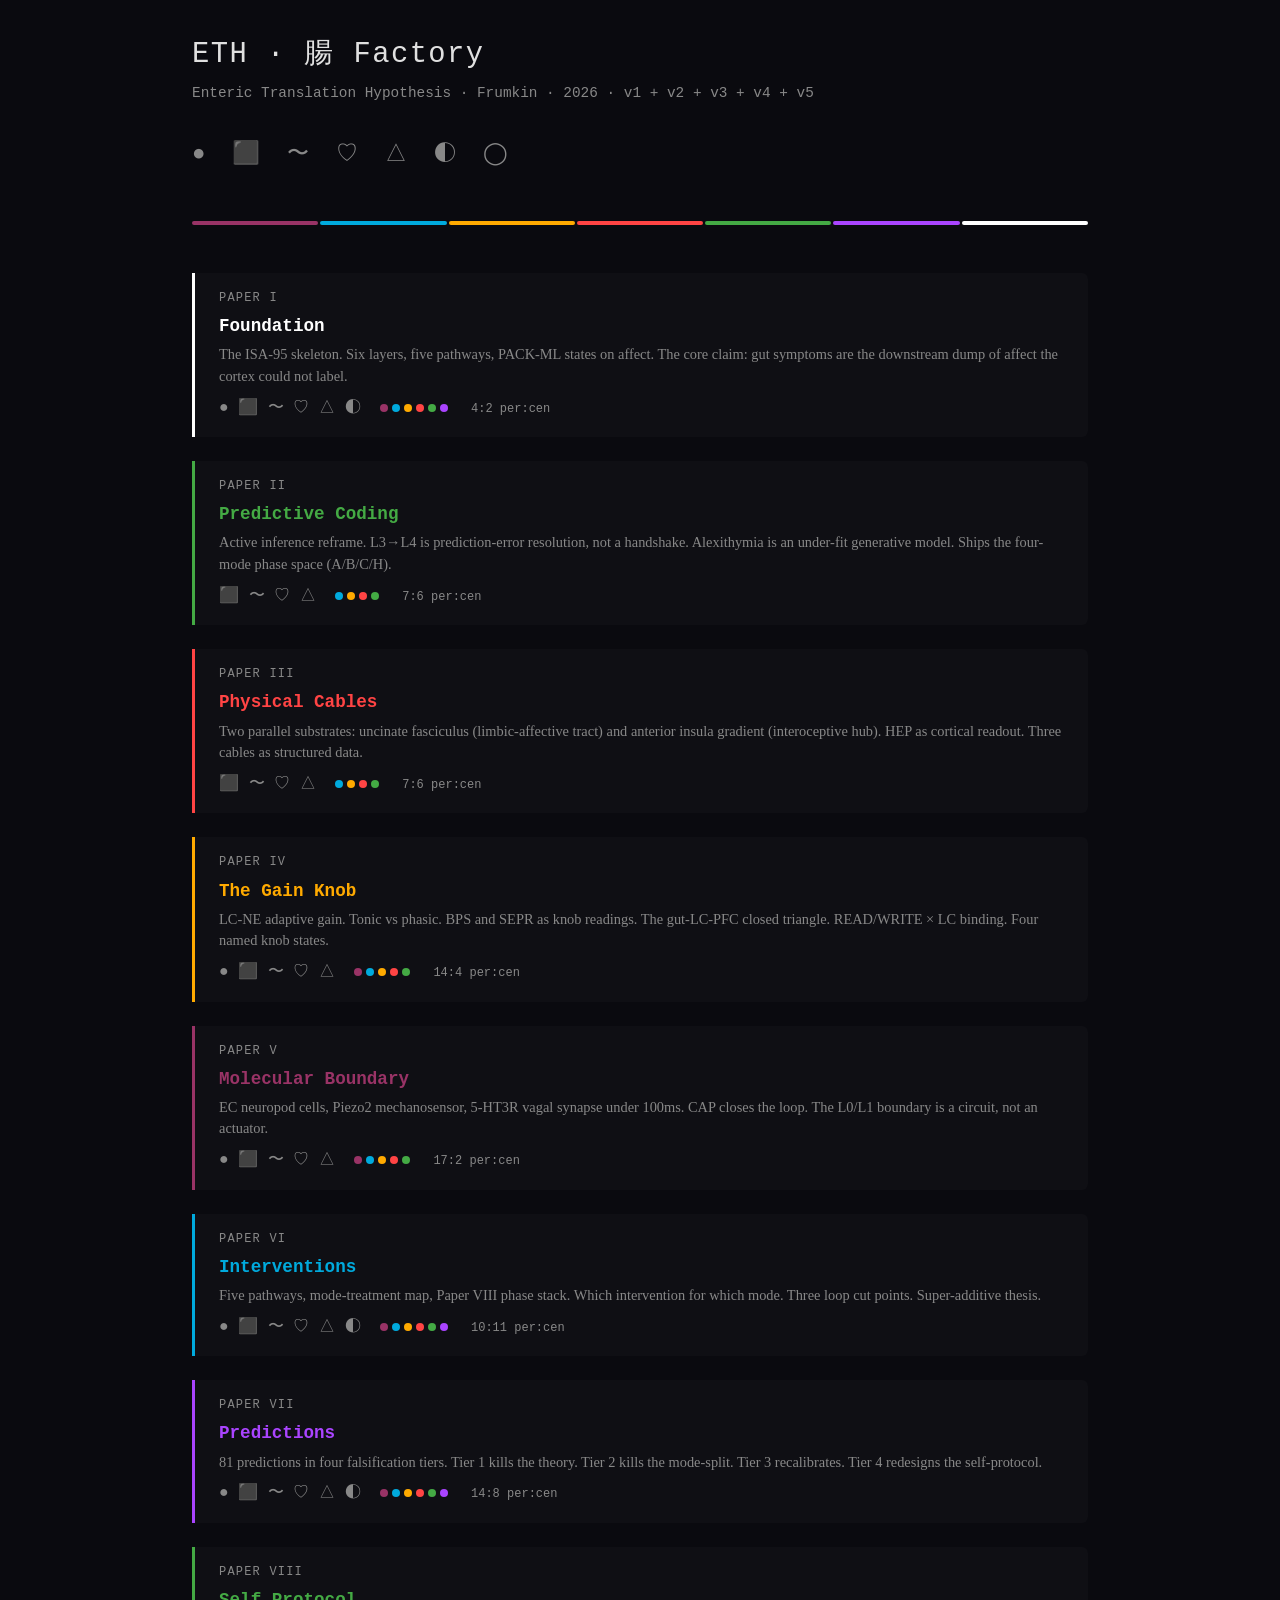
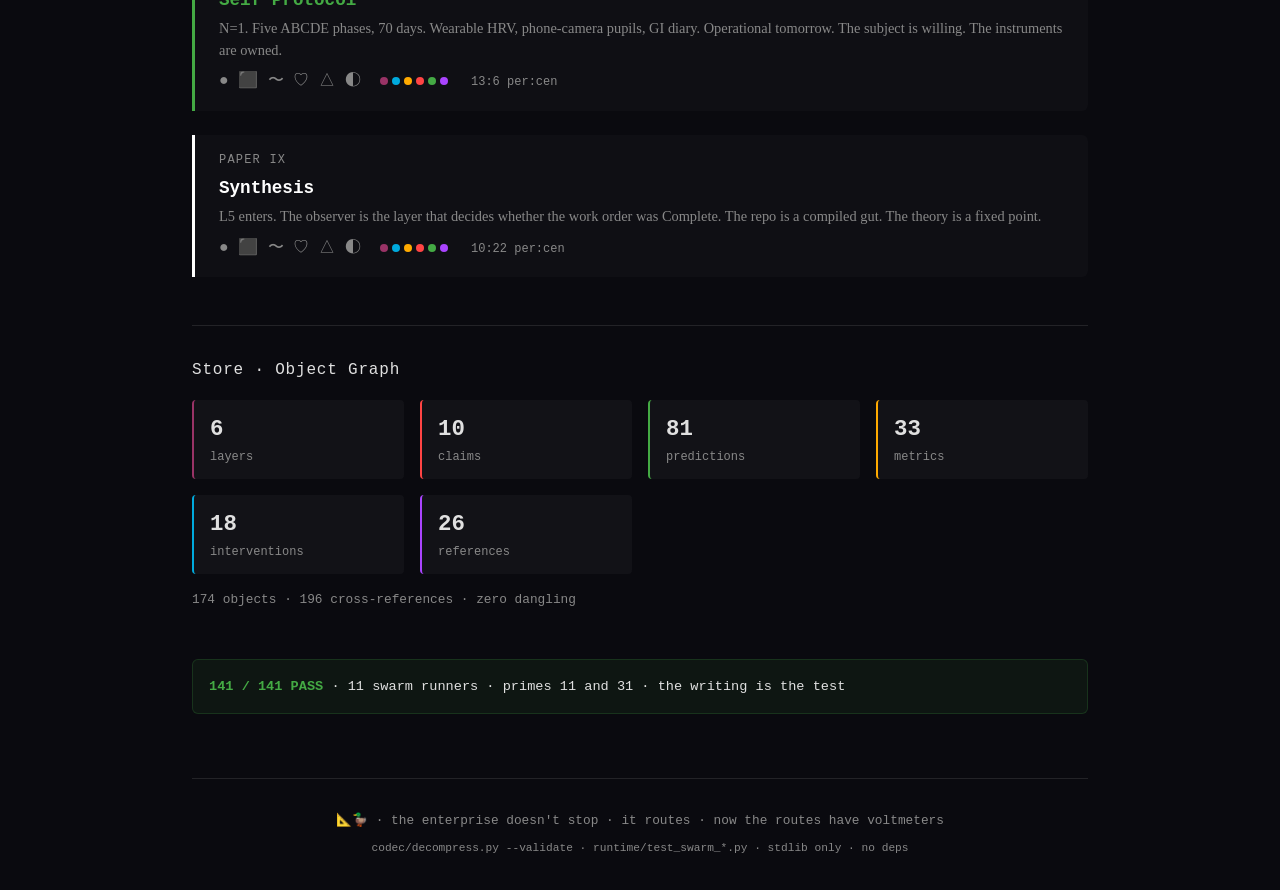
==== index.html @ 82e4ea31 "Add index.html · stylistic paper display for the full series Dark-themed single-page viewer for all " ====
<!DOCTYPE html>
<html lang="en">
<head>
<meta charset="utf-8">
<meta name="viewport" content="width=device-width, initial-scale=1">
<title>ETH · Enteric Translation Hypothesis · Frumkin 2026</title>
<style>
:root {
  --bg: #0a0a0f;
  --fg: #e0e0e0;
  --dim: #888;
  --r0: #993366;
  --r1: #00aadd;
  --r2: #ffaa00;
  --r3: #ff4444;
  --r4: #44aa44;
  --r5: #aa44ff;
  --r6: #ffffff;
  --mono: 'JetBrains Mono', 'Fira Code', 'Cascadia Code', 'Menlo', monospace;
  --serif: 'Georgia', 'Palatino', serif;
}
* { margin: 0; padding: 0; box-sizing: border-box; }
body {
  background: var(--bg);
  color: var(--fg);
  font-family: var(--mono);
  font-size: 14px;
  line-height: 1.6;
  padding: 2rem;
  max-width: 960px;
  margin: 0 auto;
}
h1 {
  font-size: 1.8rem;
  font-weight: 400;
  letter-spacing: 0.05em;
  margin-bottom: 0.25rem;
}
.subtitle {
  color: var(--dim);
  font-size: 0.9rem;
  margin-bottom: 2rem;
}
.sigil {
  font-size: 1.4rem;
  letter-spacing: 0.3em;
  margin-bottom: 3rem;
  color: var(--dim);
}
.ring-bar {
  display: flex;
  gap: 2px;
  margin-bottom: 3rem;
  height: 4px;
}
.ring-bar span {
  flex: 1;
  border-radius: 2px;
}

/* paper cards */
.papers { display: flex; flex-direction: column; gap: 1.5rem; }
.paper {
  border-left: 3px solid var(--dim);
  padding: 1rem 1.5rem;
  background: rgba(255,255,255,0.02);
  border-radius: 0 6px 6px 0;
  cursor: pointer;
  transition: border-color 0.2s, background 0.2s;
}
.paper:hover { background: rgba(255,255,255,0.05); }
.paper.active { background: rgba(255,255,255,0.04); }
.paper .num {
  font-size: 0.75rem;
  color: var(--dim);
  text-transform: uppercase;
  letter-spacing: 0.1em;
}
.paper .title {
  font-size: 1.1rem;
  font-weight: 600;
  margin: 0.25rem 0;
}
.paper .desc {
  font-family: var(--serif);
  font-size: 0.9rem;
  color: var(--dim);
  line-height: 1.5;
}
.paper .meta {
  margin-top: 0.5rem;
  font-size: 0.75rem;
  color: var(--dim);
}
.paper .meta .glyph { font-size: 1rem; margin-right: 0.25rem; }
.paper .layers {
  display: inline-flex;
  gap: 4px;
  margin-left: 0.5rem;
}
.paper .layers .dot {
  width: 8px; height: 8px;
  border-radius: 50%;
  display: inline-block;
}

/* content panel */
.content-panel {
  display: none;
  margin-top: 0.75rem;
  padding: 1rem;
  background: rgba(0,0,0,0.3);
  border-radius: 4px;
  font-size: 0.85rem;
  line-height: 1.7;
  white-space: pre-wrap;
  font-family: var(--mono);
  max-height: 60vh;
  overflow-y: auto;
}
.content-panel.visible { display: block; }

/* store section */
.store-section {
  margin-top: 3rem;
  padding-top: 2rem;
  border-top: 1px solid rgba(255,255,255,0.1);
}
.store-grid {
  display: grid;
  grid-template-columns: repeat(auto-fill, minmax(200px, 1fr));
  gap: 1rem;
  margin-top: 1rem;
}
.store-card {
  padding: 0.75rem 1rem;
  background: rgba(255,255,255,0.03);
  border-radius: 4px;
  border-left: 2px solid var(--dim);
}
.store-card .count { font-size: 1.4rem; font-weight: 600; }
.store-card .label { font-size: 0.75rem; color: var(--dim); }

/* swarm status */
.swarm-status {
  margin-top: 3rem;
  padding: 1rem;
  background: rgba(68, 170, 68, 0.08);
  border: 1px solid rgba(68, 170, 68, 0.2);
  border-radius: 6px;
  font-size: 0.85rem;
}
.swarm-status .pass { color: var(--r4); font-weight: 600; }

/* footer */
.footer {
  margin-top: 4rem;
  padding-top: 2rem;
  border-top: 1px solid rgba(255,255,255,0.1);
  text-align: center;
  color: var(--dim);
  font-size: 0.8rem;
}
</style>
</head>
<body>

<h1>ETH · 腸 Factory</h1>
<div class="subtitle">Enteric Translation Hypothesis · Frumkin · 2026 · v1 + v2 + v3 + v4 + v5</div>
<div class="sigil">● ⬛ 〜 ♡ △ ◐ ◯</div>

<div class="ring-bar">
  <span style="background:var(--r0)"></span>
  <span style="background:var(--r1)"></span>
  <span style="background:var(--r2)"></span>
  <span style="background:var(--r3)"></span>
  <span style="background:var(--r4)"></span>
  <span style="background:var(--r5)"></span>
  <span style="background:var(--r6)"></span>
</div>

<div class="papers" id="papers"></div>

<div class="store-section">
  <h2 style="font-size:1rem; font-weight:400; letter-spacing:0.05em;">Store · Object Graph</h2>
  <div class="store-grid">
    <div class="store-card" style="border-color:var(--r0)"><div class="count">6</div><div class="label">layers</div></div>
    <div class="store-card" style="border-color:var(--r3)"><div class="count">10</div><div class="label">claims</div></div>
    <div class="store-card" style="border-color:var(--r4)"><div class="count">81</div><div class="label">predictions</div></div>
    <div class="store-card" style="border-color:var(--r2)"><div class="count">33</div><div class="label">metrics</div></div>
    <div class="store-card" style="border-color:var(--r1)"><div class="count">18</div><div class="label">interventions</div></div>
    <div class="store-card" style="border-color:var(--r5)"><div class="count">26</div><div class="label">references</div></div>
  </div>
  <div style="margin-top:1rem; font-size:0.8rem; color:var(--dim);">174 objects · 196 cross-references · zero dangling</div>
</div>

<div class="swarm-status">
  <span class="pass">141 / 141 PASS</span> · 11 swarm runners · primes 11 and 31 · the writing is the test
</div>

<div class="footer">
  📐🦆 · the enterprise doesn't stop · it routes · now the routes have voltmeters<br>
  <span style="font-size:0.7rem; margin-top:0.5rem; display:inline-block;">
    codec/decompress.py --validate · runtime/test_swarm_*.py · stdlib only · no deps
  </span>
</div>

<script>
const papers = [
  { num: "I", title: "Foundation", file: "parts/I-foundation.md",
    desc: "The ISA-95 skeleton. Six layers, five pathways, PACK-ML states on affect. The core claim: gut symptoms are the downstream dump of affect the cortex could not label.",
    color: "--r6", layers: [0,1,2,3,4,5], per: 4, cen: 2 },
  { num: "II", title: "Predictive Coding", file: "parts/II-predictive-coding.md",
    desc: "Active inference reframe. L3→L4 is prediction-error resolution, not a handshake. Alexithymia is an under-fit generative model. Ships the four-mode phase space (A/B/C/H).",
    color: "--r4", layers: [1,2,3,4], per: 7, cen: 6 },
  { num: "III", title: "Physical Cables", file: "parts/III-physical-cables.md",
    desc: "Two parallel substrates: uncinate fasciculus (limbic-affective tract) and anterior insula gradient (interoceptive hub). HEP as cortical readout. Three cables as structured data.",
    color: "--r3", layers: [1,2,3,4], per: 7, cen: 6 },
  { num: "IV", title: "The Gain Knob", file: "parts/IV-gain-knob.md",
    desc: "LC-NE adaptive gain. Tonic vs phasic. BPS and SEPR as knob readings. The gut-LC-PFC closed triangle. READ/WRITE × LC binding. Four named knob states.",
    color: "--r2", layers: [0,1,2,3,4], per: 14, cen: 4 },
  { num: "V", title: "Molecular Boundary", file: "parts/V-molecular-boundary.md",
    desc: "EC neuropod cells, Piezo2 mechanosensor, 5-HT3R vagal synapse under 100ms. CAP closes the loop. The L0/L1 boundary is a circuit, not an actuator.",
    color: "--r0", layers: [0,1,2,3,4], per: 17, cen: 2 },
  { num: "VI", title: "Interventions", file: "parts/VI-interventions.md",
    desc: "Five pathways, mode-treatment map, Paper VIII phase stack. Which intervention for which mode. Three loop cut points. Super-additive thesis.",
    color: "--r1", layers: [0,1,2,3,4,5], per: 10, cen: 11 },
  { num: "VII", title: "Predictions", file: "parts/VII-predictions.md",
    desc: "81 predictions in four falsification tiers. Tier 1 kills the theory. Tier 2 kills the mode-split. Tier 3 recalibrates. Tier 4 redesigns the self-protocol.",
    color: "--r5", layers: [0,1,2,3,4,5], per: 14, cen: 8 },
  { num: "VIII", title: "Self Protocol", file: "parts/VIII-self-protocol.md",
    desc: "N=1. Five ABCDE phases, 70 days. Wearable HRV, phone-camera pupils, GI diary. Operational tomorrow. The subject is willing. The instruments are owned.",
    color: "--r4", layers: [0,1,2,3,4,5], per: 13, cen: 6 },
  { num: "IX", title: "Synthesis", file: "parts/IX-synthesis.md",
    desc: "L5 enters. The observer is the layer that decides whether the work order was Complete. The repo is a compiled gut. The theory is a fixed point.",
    color: "--r6", layers: [0,1,2,3,4,5], per: 10, cen: 22 },
];

const layerColors = ['--r0','--r1','--r2','--r3','--r4','--r5','--r6'];
const layerGlyphs = ['●','⬛','〜','♡','△','◐','◯'];

const container = document.getElementById('papers');

papers.forEach((p, i) => {
  const card = document.createElement('div');
  card.className = 'paper';
  card.style.borderColor = `var(${p.color})`;

  const dots = p.layers.map(l =>
    `<span class="dot" style="background:var(${layerColors[l]})" title="L${l} ${layerGlyphs[l]}"></span>`
  ).join('');

  card.innerHTML = `
    <div class="num">Paper ${p.num}</div>
    <div class="title" style="color:var(${p.color})">${p.title}</div>
    <div class="desc">${p.desc}</div>
    <div class="meta">
      <span class="glyph">${p.layers.map(l => layerGlyphs[l]).join(' ')}</span>
      <span class="layers">${dots}</span>
      <span style="margin-left:1rem">${p.per}:${p.cen} per:cen</span>
    </div>
    <div class="content-panel" id="content-${i}">loading...</div>
  `;

  card.addEventListener('click', async () => {
    const panel = document.getElementById('content-' + i);
    if (panel.classList.contains('visible')) {
      panel.classList.remove('visible');
      card.classList.remove('active');
      return;
    }
    // close others
    document.querySelectorAll('.content-panel.visible').forEach(el => {
      el.classList.remove('visible');
      el.parentElement.classList.remove('active');
    });
    // load content
    if (panel.dataset.loaded !== 'true') {
      try {
        const resp = await fetch(p.file);
        if (resp.ok) {
          panel.textContent = await resp.text();
        } else {
          panel.textContent = '(file not found — serve this directory with a local HTTP server)';
        }
      } catch(e) {
        panel.textContent = '(fetch failed — open with: python3 -m http.server)';
      }
      panel.dataset.loaded = 'true';
    }
    panel.classList.add('visible');
    card.classList.add('active');
  });

  container.appendChild(card);
});
</script>

</body>
</html>
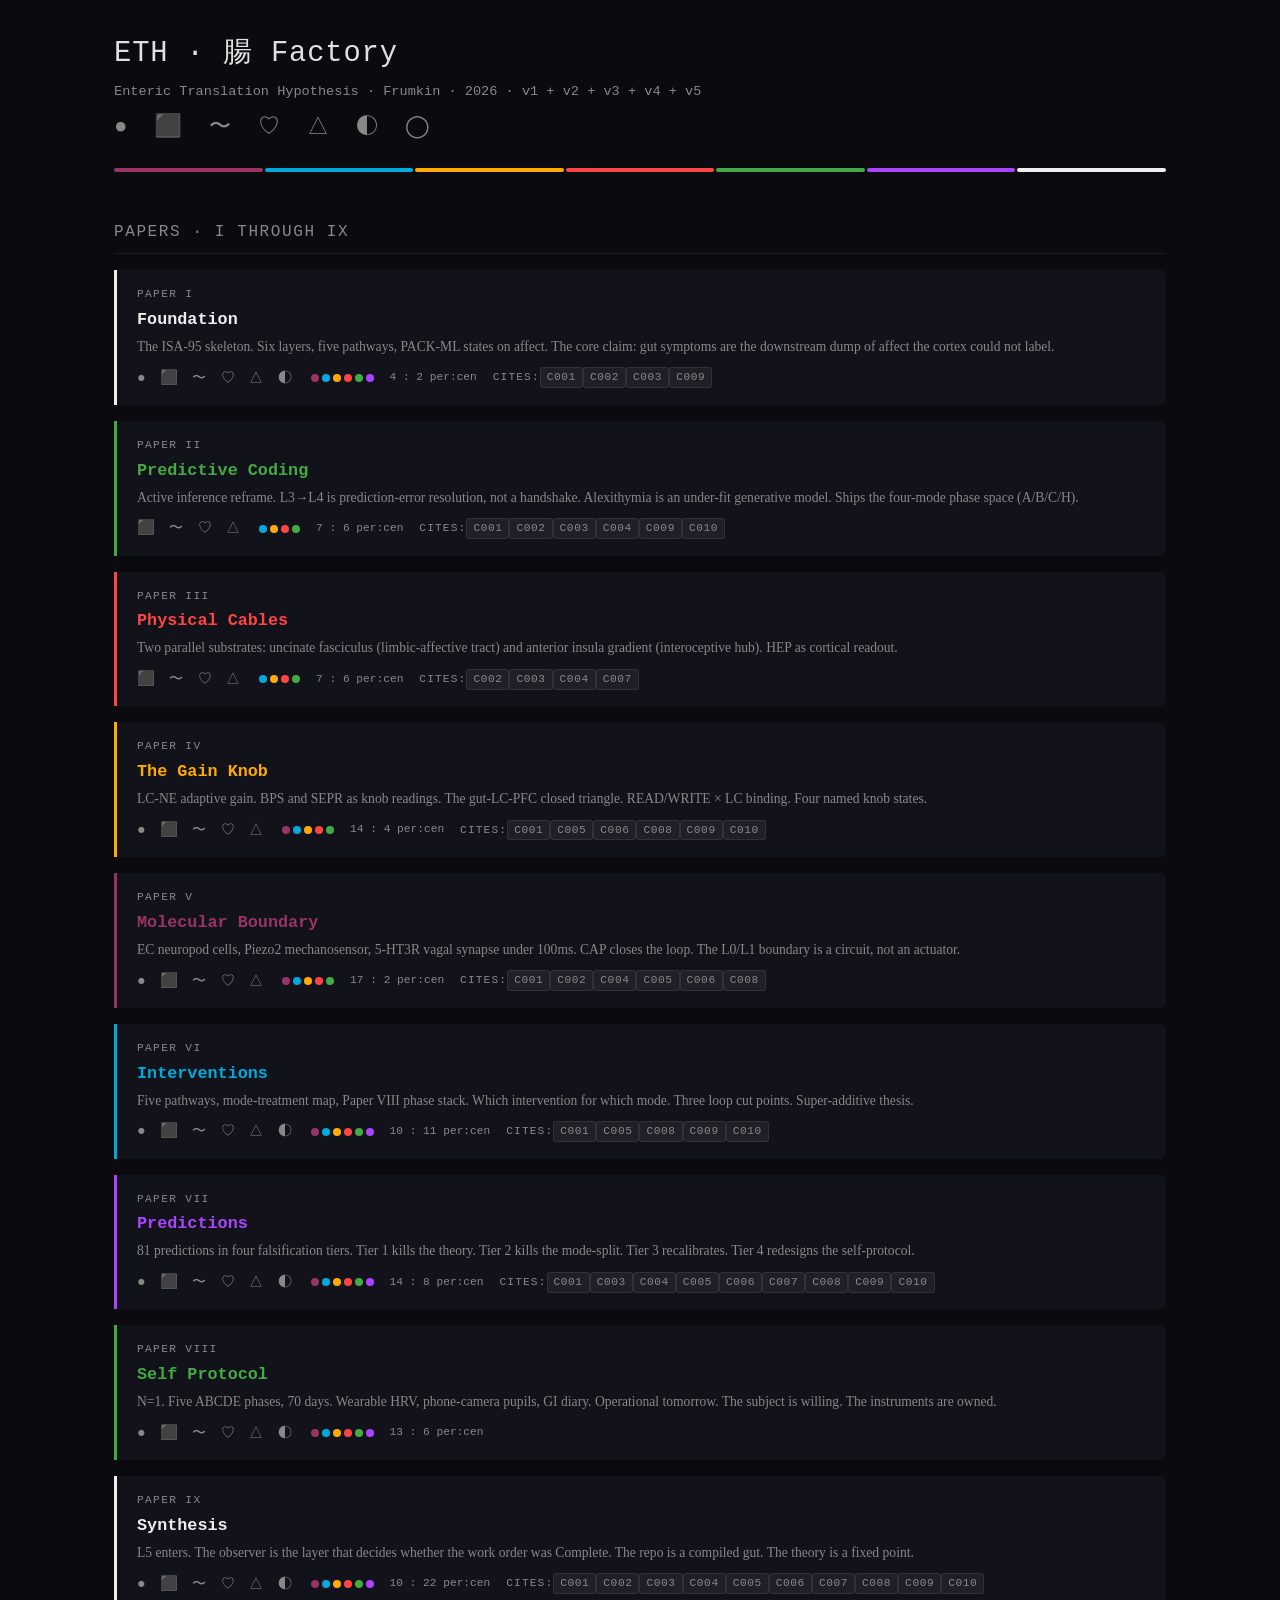
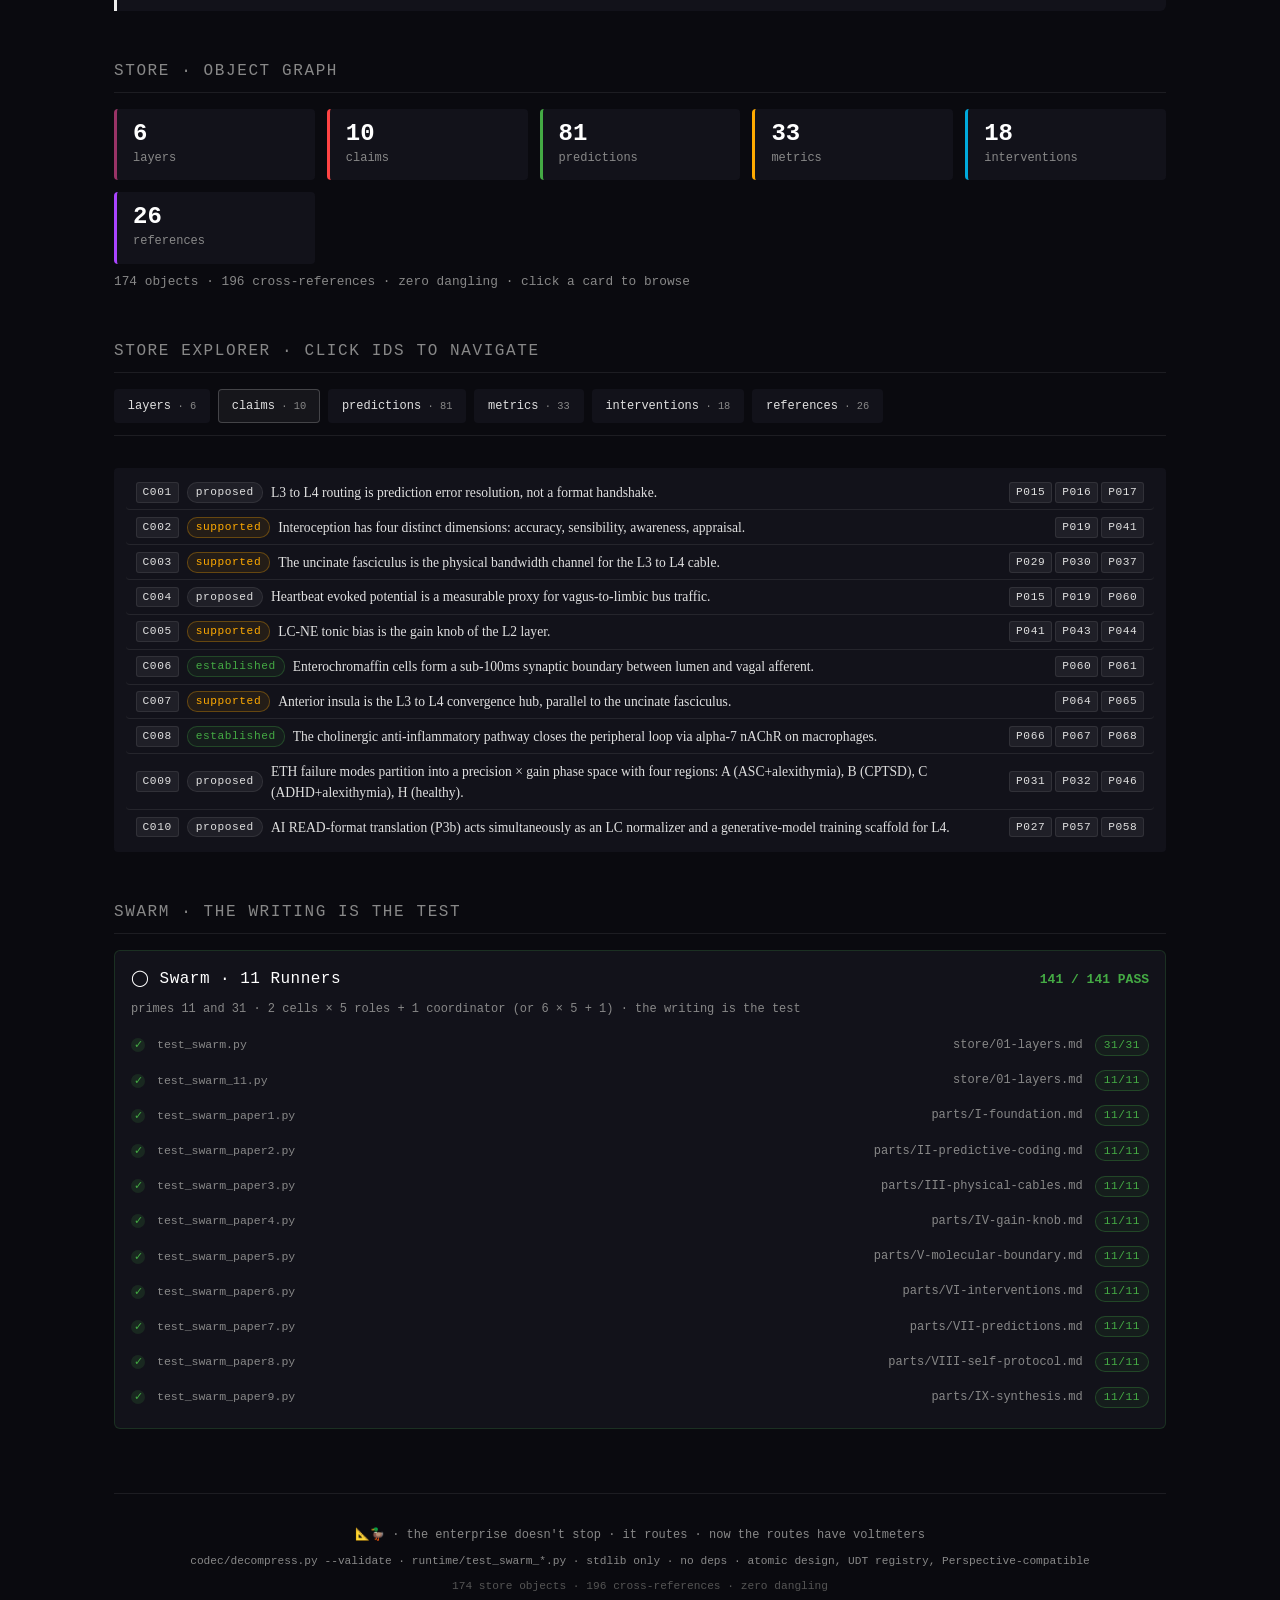
==== commit 57c3c27d: "index.html: full atomic-design rebuild with UDT registry Replaces the previous 300-line index.html w" ====
--- a/index.html
+++ b/index.html
@@ -3,298 +3,3262 @@
 <head>
 <meta charset="utf-8">
 <meta name="viewport" content="width=device-width, initial-scale=1">
-<title>ETH · Enteric Translation Hypothesis · Frumkin 2026</title>
+<title>ETH · 腸 Factory · Frumkin 2026</title>
 <style>
+/* ───── design tokens ───── */
 :root {
   --bg: #0a0a0f;
+  --bg-raised: #12121a;
+  --bg-hover: rgba(255,255,255,0.04);
   --fg: #e0e0e0;
+  --fg-bright: #fff;
   --dim: #888;
-  --r0: #993366;
-  --r1: #00aadd;
-  --r2: #ffaa00;
-  --r3: #ff4444;
-  --r4: #44aa44;
-  --r5: #aa44ff;
-  --r6: #ffffff;
-  --mono: 'JetBrains Mono', 'Fira Code', 'Cascadia Code', 'Menlo', monospace;
-  --serif: 'Georgia', 'Palatino', serif;
+  --dim2: #555;
+  --r0: #993366;  --r1: #00aadd;  --r2: #ffaa00;
+  --r3: #ff4444;  --r4: #44aa44;  --r5: #aa44ff;  --r6: #eeeeee;
+  --pass: #44aa44;
+  --fail: #ff4444;
+  --pending: #ffaa00;
+  --mono: 'JetBrains Mono','Fira Code','Cascadia Code','Menlo',monospace;
+  --serif: 'Georgia','Palatino',serif;
+  --radius: 4px;
+  --radius-lg: 6px;
+  --border: rgba(255,255,255,0.08);
 }
-* { margin: 0; padding: 0; box-sizing: border-box; }
-body {
-  background: var(--bg);
-  color: var(--fg);
-  font-family: var(--mono);
-  font-size: 14px;
-  line-height: 1.6;
-  padding: 2rem;
-  max-width: 960px;
-  margin: 0 auto;
-}
-h1 {
-  font-size: 1.8rem;
-  font-weight: 400;
-  letter-spacing: 0.05em;
-  margin-bottom: 0.25rem;
-}
-.subtitle {
-  color: var(--dim);
-  font-size: 0.9rem;
-  margin-bottom: 2rem;
-}
-.sigil {
-  font-size: 1.4rem;
-  letter-spacing: 0.3em;
-  margin-bottom: 3rem;
-  color: var(--dim);
-}
-.ring-bar {
-  display: flex;
-  gap: 2px;
-  margin-bottom: 3rem;
-  height: 4px;
-}
-.ring-bar span {
-  flex: 1;
-  border-radius: 2px;
-}
-
-/* paper cards */
-.papers { display: flex; flex-direction: column; gap: 1.5rem; }
-.paper {
-  border-left: 3px solid var(--dim);
-  padding: 1rem 1.5rem;
-  background: rgba(255,255,255,0.02);
-  border-radius: 0 6px 6px 0;
-  cursor: pointer;
-  transition: border-color 0.2s, background 0.2s;
-}
-.paper:hover { background: rgba(255,255,255,0.05); }
-.paper.active { background: rgba(255,255,255,0.04); }
-.paper .num {
-  font-size: 0.75rem;
-  color: var(--dim);
-  text-transform: uppercase;
-  letter-spacing: 0.1em;
-}
-.paper .title {
-  font-size: 1.1rem;
-  font-weight: 600;
-  margin: 0.25rem 0;
-}
-.paper .desc {
-  font-family: var(--serif);
-  font-size: 0.9rem;
-  color: var(--dim);
-  line-height: 1.5;
-}
-.paper .meta {
-  margin-top: 0.5rem;
-  font-size: 0.75rem;
-  color: var(--dim);
-}
-.paper .meta .glyph { font-size: 1rem; margin-right: 0.25rem; }
-.paper .layers {
-  display: inline-flex;
-  gap: 4px;
-  margin-left: 0.5rem;
-}
-.paper .layers .dot {
-  width: 8px; height: 8px;
-  border-radius: 50%;
-  display: inline-block;
-}
-
-/* content panel */
-.content-panel {
-  display: none;
-  margin-top: 0.75rem;
-  padding: 1rem;
-  background: rgba(0,0,0,0.3);
-  border-radius: 4px;
-  font-size: 0.85rem;
-  line-height: 1.7;
-  white-space: pre-wrap;
-  font-family: var(--mono);
-  max-height: 60vh;
-  overflow-y: auto;
-}
-.content-panel.visible { display: block; }
-
-/* store section */
-.store-section {
-  margin-top: 3rem;
-  padding-top: 2rem;
-  border-top: 1px solid rgba(255,255,255,0.1);
-}
-.store-grid {
-  display: grid;
-  grid-template-columns: repeat(auto-fill, minmax(200px, 1fr));
-  gap: 1rem;
-  margin-top: 1rem;
-}
-.store-card {
-  padding: 0.75rem 1rem;
-  background: rgba(255,255,255,0.03);
-  border-radius: 4px;
-  border-left: 2px solid var(--dim);
-}
-.store-card .count { font-size: 1.4rem; font-weight: 600; }
-.store-card .label { font-size: 0.75rem; color: var(--dim); }
-
-/* swarm status */
-.swarm-status {
-  margin-top: 3rem;
-  padding: 1rem;
-  background: rgba(68, 170, 68, 0.08);
-  border: 1px solid rgba(68, 170, 68, 0.2);
-  border-radius: 6px;
-  font-size: 0.85rem;
-}
-.swarm-status .pass { color: var(--r4); font-weight: 600; }
-
-/* footer */
-.footer {
-  margin-top: 4rem;
-  padding-top: 2rem;
-  border-top: 1px solid rgba(255,255,255,0.1);
-  text-align: center;
-  color: var(--dim);
-  font-size: 0.8rem;
+*{margin:0;padding:0;box-sizing:border-box}
+html{scroll-behavior:smooth}
+body{background:var(--bg);color:var(--fg);font-family:var(--mono);font-size:13px;
+     line-height:1.55;padding:2rem 1.5rem;max-width:1100px;margin:0 auto}
+a{color:inherit;text-decoration:none}
+a:hover{color:var(--fg-bright)}
+h1,h2,h3,h4{font-weight:400;letter-spacing:0.03em}
+h1{font-size:1.8rem;margin-bottom:0.25rem}
+h2{font-size:1rem;margin-top:3rem;margin-bottom:1rem;color:var(--dim);
+   text-transform:uppercase;letter-spacing:0.1em;border-bottom:1px solid var(--border);padding-bottom:0.5rem}
+h3{font-size:0.9rem;color:var(--dim);margin-bottom:0.5rem}
+code,kbd{font-family:var(--mono);background:rgba(255,255,255,0.05);padding:1px 5px;border-radius:3px}
+pre{font-family:var(--mono);white-space:pre-wrap;word-wrap:break-word}
+
+/* ───── atoms ───── */
+.eth-dot{width:8px;height:8px;border-radius:50%;display:inline-block;vertical-align:middle}
+.eth-dot.-large{width:12px;height:12px}
+.eth-glyph{display:inline-block;font-size:1rem;line-height:1}
+.eth-glyph.-large{font-size:1.4rem}
+.eth-label{display:inline-block}
+.eth-label.-dim{color:var(--dim)}
+.eth-label.-bright{color:var(--fg-bright)}
+.eth-label.-accent{color:var(--r2)}
+.eth-label.-small{font-size:0.75rem}
+.eth-label.-tiny{font-size:0.7rem;letter-spacing:0.1em;text-transform:uppercase}
+.eth-label.-serif{font-family:var(--serif)}
+.eth-badge{display:inline-block;padding:1px 6px;border-radius:3px;font-size:0.7rem;
+           background:rgba(255,255,255,0.06);border:1px solid var(--border);
+           letter-spacing:0.05em;line-height:1.5}
+.eth-badge.-status{border-radius:10px;padding:1px 8px}
+.eth-badge.-pass{color:var(--pass);border-color:rgba(68,170,68,0.3);background:rgba(68,170,68,0.08)}
+.eth-badge.-fail{color:var(--fail);border-color:rgba(255,68,68,0.3);background:rgba(255,68,68,0.08)}
+.eth-badge.-pending{color:var(--pending);border-color:rgba(255,170,0,0.3);background:rgba(255,170,0,0.08)}
+.eth-badge.-link{cursor:pointer}
+.eth-badge.-link:hover{background:rgba(255,255,255,0.1);border-color:rgba(255,255,255,0.25)}
+.eth-status-dot{display:inline-block;width:14px;height:14px;border-radius:50%;line-height:14px;
+                text-align:center;font-size:0.7rem}
+.eth-status-dot.-pass{background:rgba(68,170,68,0.15);color:var(--pass)}
+.eth-status-dot.-fail{background:rgba(255,68,68,0.15);color:var(--fail)}
+.eth-count{font-size:1.5rem;font-weight:600;line-height:1;color:var(--fg-bright)}
+.eth-bar-segment{flex:1;height:4px;border-radius:2px}
+
+/* ───── molecules ───── */
+.eth-ring-bar{display:flex;gap:2px;margin:1.5rem 0 2rem 0}
+.eth-layer-badge{display:inline-flex;align-items:center;gap:6px;padding:3px 8px;
+                 background:var(--bg-raised);border-radius:var(--radius);font-size:0.75rem}
+.eth-row{display:flex;align-items:center;gap:0.5rem;padding:0.4rem 0.6rem;
+         border-radius:var(--radius);font-size:0.8rem;
+         border-bottom:1px solid var(--border)}
+.eth-row:last-child{border-bottom:none}
+.eth-row:hover{background:var(--bg-hover)}
+.eth-row .-statement{color:var(--fg);flex:1;font-family:var(--serif);font-size:0.85rem}
+.eth-row .-meta{color:var(--dim);font-size:0.7rem;white-space:nowrap}
+.eth-row-refs{display:inline-flex;gap:3px;flex-wrap:wrap}
+.eth-store-card{padding:0.8rem 1rem;background:var(--bg-raised);border-radius:var(--radius);
+                border-left:3px solid var(--dim2);display:flex;flex-direction:column;gap:0.2rem}
+
+/* ───── organisms ───── */
+.eth-sigil{font-size:1.4rem;letter-spacing:0.3em;color:var(--dim);margin-bottom:1rem}
+.eth-subtitle{color:var(--dim);font-size:0.85rem;margin-bottom:0.5rem}
+.eth-hero{margin-bottom:1rem}
+
+.eth-paper-panel{background:var(--bg-raised);border-left:3px solid var(--dim);
+                 padding:1rem 1.25rem;border-radius:0 var(--radius-lg) var(--radius-lg) 0;
+                 cursor:pointer;transition:border-color 0.15s,background 0.15s;
+                 scroll-margin-top:1rem;margin-bottom:1rem}
+.eth-paper-panel:hover{background:rgba(255,255,255,0.04)}
+.eth-paper-panel.-open{background:rgba(255,255,255,0.03)}
+.eth-paper-panel .num{font-size:0.7rem;color:var(--dim);letter-spacing:0.12em;text-transform:uppercase}
+.eth-paper-panel .title{font-size:1.05rem;font-weight:600;margin:0.2rem 0}
+.eth-paper-panel .desc{font-family:var(--serif);font-size:0.85rem;color:var(--dim);line-height:1.55}
+.eth-paper-panel .meta-row{display:flex;align-items:center;gap:1rem;margin-top:0.6rem;font-size:0.7rem;color:var(--dim);flex-wrap:wrap}
+.eth-paper-panel .meta-row .dots{display:inline-flex;gap:3px}
+.eth-paper-panel .meta-row .glyphs{letter-spacing:0.2em;font-size:0.9rem}
+.eth-paper-panel .ratio{font-variant-numeric:tabular-nums}
+
+.eth-paper-body{display:none;margin-top:1rem;padding-top:1rem;border-top:1px dashed var(--border)}
+.eth-paper-panel.-open .eth-paper-body{display:block}
+.eth-paper-body .data-blocks{display:flex;flex-direction:column;gap:1rem;margin-bottom:1rem}
+.eth-paper-body .data-section{background:rgba(0,0,0,0.3);border-radius:var(--radius);padding:0.75rem 1rem}
+.eth-paper-body .data-section-title{font-size:0.7rem;color:var(--dim);letter-spacing:0.1em;
+                                      text-transform:uppercase;margin-bottom:0.5rem}
+.eth-paper-body .prose{background:rgba(0,0,0,0.3);border-radius:var(--radius);
+                        padding:1rem;font-size:0.82rem;line-height:1.7;max-height:60vh;
+                        overflow-y:auto;white-space:pre-wrap;font-family:var(--mono);color:var(--fg)}
+
+.eth-store-grid{display:grid;grid-template-columns:repeat(auto-fill,minmax(180px,1fr));gap:0.75rem}
+.eth-store-explorer{display:flex;flex-direction:column;gap:1rem;margin-top:1rem}
+.eth-explorer-tabs{display:flex;gap:0.5rem;margin-bottom:1rem;flex-wrap:wrap;
+                   border-bottom:1px solid var(--border);padding-bottom:0.75rem}
+.eth-explorer-tab{padding:0.4rem 0.8rem;background:var(--bg-raised);border-radius:var(--radius);
+                  cursor:pointer;font-size:0.75rem;border:1px solid transparent;
+                  display:flex;align-items:center;gap:0.4rem}
+.eth-explorer-tab:hover{background:var(--bg-hover)}
+.eth-explorer-tab.-active{border-color:rgba(255,255,255,0.2);background:rgba(255,255,255,0.05)}
+.eth-explorer-tab .tab-count{color:var(--dim);font-size:0.65rem}
+.eth-explorer-body{background:var(--bg-raised);border-radius:var(--radius);
+                    padding:0.5rem 0.75rem;max-height:70vh;overflow-y:auto}
+
+.eth-swarm-dashboard{background:var(--bg-raised);border-radius:var(--radius-lg);
+                      padding:1rem;border:1px solid rgba(68,170,68,0.2)}
+.eth-swarm-runners{display:flex;flex-direction:column;gap:0.3rem;margin-top:0.75rem;font-size:0.75rem}
+.eth-swarm-runner{display:flex;align-items:center;gap:0.75rem;padding:0.3rem 0}
+.eth-swarm-runner .runner-name{flex:1;color:var(--dim);font-size:0.72rem}
+
+.eth-cross-ref-panel{margin-top:0.5rem;padding-top:0.5rem;border-top:1px dashed var(--border);
+                      display:flex;flex-wrap:wrap;gap:4px}
+
+.eth-footer{margin-top:4rem;padding-top:2rem;border-top:1px solid var(--border);
+            text-align:center;color:var(--dim);font-size:0.75rem}
+
+/* ───── id highlight target ───── */
+[id^="C0"],[id^="P0"],[id^="M0"],[id^="I0"],[id^="R0"],[id^="L0"],[id^="S0"]{scroll-margin-top:1rem}
+.eth-highlight{animation:eth-pulse 1.2s ease-out 1}
+@keyframes eth-pulse{
+  0%,100%{background:transparent}
+  30%{background:rgba(255,170,0,0.25)}
 }
 </style>
 </head>
 <body>
 
-<h1>ETH · 腸 Factory</h1>
-<div class="subtitle">Enteric Translation Hypothesis · Frumkin · 2026 · v1 + v2 + v3 + v4 + v5</div>
-<div class="sigil">● ⬛ 〜 ♡ △ ◐ ◯</div>
-
-<div class="ring-bar">
-  <span style="background:var(--r0)"></span>
-  <span style="background:var(--r1)"></span>
-  <span style="background:var(--r2)"></span>
-  <span style="background:var(--r3)"></span>
-  <span style="background:var(--r4)"></span>
-  <span style="background:var(--r5)"></span>
-  <span style="background:var(--r6)"></span>
-</div>
-
-<div class="papers" id="papers"></div>
-
-<div class="store-section">
-  <h2 style="font-size:1rem; font-weight:400; letter-spacing:0.05em;">Store · Object Graph</h2>
-  <div class="store-grid">
-    <div class="store-card" style="border-color:var(--r0)"><div class="count">6</div><div class="label">layers</div></div>
-    <div class="store-card" style="border-color:var(--r3)"><div class="count">10</div><div class="label">claims</div></div>
-    <div class="store-card" style="border-color:var(--r4)"><div class="count">81</div><div class="label">predictions</div></div>
-    <div class="store-card" style="border-color:var(--r2)"><div class="count">33</div><div class="label">metrics</div></div>
-    <div class="store-card" style="border-color:var(--r1)"><div class="count">18</div><div class="label">interventions</div></div>
-    <div class="store-card" style="border-color:var(--r5)"><div class="count">26</div><div class="label">references</div></div>
-  </div>
-  <div style="margin-top:1rem; font-size:0.8rem; color:var(--dim);">174 objects · 196 cross-references · zero dangling</div>
-</div>
-
-<div class="swarm-status">
-  <span class="pass">141 / 141 PASS</span> · 11 swarm runners · primes 11 and 31 · the writing is the test
-</div>
-
-<div class="footer">
-  📐🦆 · the enterprise doesn't stop · it routes · now the routes have voltmeters<br>
-  <span style="font-size:0.7rem; margin-top:0.5rem; display:inline-block;">
-    codec/decompress.py --validate · runtime/test_swarm_*.py · stdlib only · no deps
-  </span>
-</div>
+<div id="app"></div>
 
 <script>
-const papers = [
-  { num: "I", title: "Foundation", file: "parts/I-foundation.md",
-    desc: "The ISA-95 skeleton. Six layers, five pathways, PACK-ML states on affect. The core claim: gut symptoms are the downstream dump of affect the cortex could not label.",
-    color: "--r6", layers: [0,1,2,3,4,5], per: 4, cen: 2 },
-  { num: "II", title: "Predictive Coding", file: "parts/II-predictive-coding.md",
-    desc: "Active inference reframe. L3→L4 is prediction-error resolution, not a handshake. Alexithymia is an under-fit generative model. Ships the four-mode phase space (A/B/C/H).",
-    color: "--r4", layers: [1,2,3,4], per: 7, cen: 6 },
-  { num: "III", title: "Physical Cables", file: "parts/III-physical-cables.md",
-    desc: "Two parallel substrates: uncinate fasciculus (limbic-affective tract) and anterior insula gradient (interoceptive hub). HEP as cortical readout. Three cables as structured data.",
-    color: "--r3", layers: [1,2,3,4], per: 7, cen: 6 },
-  { num: "IV", title: "The Gain Knob", file: "parts/IV-gain-knob.md",
-    desc: "LC-NE adaptive gain. Tonic vs phasic. BPS and SEPR as knob readings. The gut-LC-PFC closed triangle. READ/WRITE × LC binding. Four named knob states.",
-    color: "--r2", layers: [0,1,2,3,4], per: 14, cen: 4 },
-  { num: "V", title: "Molecular Boundary", file: "parts/V-molecular-boundary.md",
-    desc: "EC neuropod cells, Piezo2 mechanosensor, 5-HT3R vagal synapse under 100ms. CAP closes the loop. The L0/L1 boundary is a circuit, not an actuator.",
-    color: "--r0", layers: [0,1,2,3,4], per: 17, cen: 2 },
-  { num: "VI", title: "Interventions", file: "parts/VI-interventions.md",
-    desc: "Five pathways, mode-treatment map, Paper VIII phase stack. Which intervention for which mode. Three loop cut points. Super-additive thesis.",
-    color: "--r1", layers: [0,1,2,3,4,5], per: 10, cen: 11 },
-  { num: "VII", title: "Predictions", file: "parts/VII-predictions.md",
-    desc: "81 predictions in four falsification tiers. Tier 1 kills the theory. Tier 2 kills the mode-split. Tier 3 recalibrates. Tier 4 redesigns the self-protocol.",
-    color: "--r5", layers: [0,1,2,3,4,5], per: 14, cen: 8 },
-  { num: "VIII", title: "Self Protocol", file: "parts/VIII-self-protocol.md",
-    desc: "N=1. Five ABCDE phases, 70 days. Wearable HRV, phone-camera pupils, GI diary. Operational tomorrow. The subject is willing. The instruments are owned.",
-    color: "--r4", layers: [0,1,2,3,4,5], per: 13, cen: 6 },
-  { num: "IX", title: "Synthesis", file: "parts/IX-synthesis.md",
-    desc: "L5 enters. The observer is the layer that decides whether the work order was Complete. The repo is a compiled gut. The theory is a fixed point.",
-    color: "--r6", layers: [0,1,2,3,4,5], per: 10, cen: 22 },
+/* ───── embedded data · generated from store/*.md and parts/*.md ───── */
+const STORE = {
+ "layers": [
+  {
+   "id": "L0",
+   "glyph": "●",
+   "name": "GROUND",
+   "maps_to": [
+    "body",
+    "gut",
+    "ENS"
+   ],
+   "isa95": "L0 physical",
+   "failure": "smooth muscle dysmotility · barrier breach"
+  },
+  {
+   "id": "L1",
+   "glyph": "⬛",
+   "name": "SIGNAL",
+   "maps_to": [
+    "PNS",
+    "nociceptor",
+    "interoceptor"
+   ],
+   "isa95": "L1 IoT",
+   "failure": "sensor drift · dropout"
+  },
+  {
+   "id": "L2",
+   "glyph": "〜",
+   "name": "BUS",
+   "maps_to": [
+    "vagus",
+    "brainstem",
+    "NTS",
+    "LC"
+   ],
+   "isa95": "L2 SCADA",
+   "failure": "LC tonic over-drive · broadband SNR collapse"
+  },
+  {
+   "id": "L3",
+   "glyph": "♡",
+   "name": "AFFECT",
+   "maps_to": [
+    "amygdala",
+    "hippocampus",
+    "HPA"
+   ],
+   "isa95": "L3 MES",
+   "failure": "unacknowledged alarm · work order backlog"
+  },
+  {
+   "id": "L4",
+   "glyph": "△",
+   "name": "FORGE",
+   "maps_to": [
+    "PFC",
+    "OFC",
+    "vmPFC",
+    "insula"
+   ],
+   "isa95": "L4 ERP",
+   "failure": "alexithymia · generative-model under-fit"
+  },
+  {
+   "id": "L5",
+   "glyph": "◯",
+   "name": "OBSERVER",
+   "maps_to": [
+    "narrative",
+    "self"
+   ],
+   "isa95": "L5 Enterprise",
+   "failure": "dissociation · loss of witness"
+  }
+ ],
+ "claims": [
+  {
+   "id": "C001",
+   "status": "proposed",
+   "statement": "L3 to L4 routing is prediction error resolution, not a format handshake.",
+   "tests": [
+    "P015",
+    "P016",
+    "P017"
+   ]
+  },
+  {
+   "id": "C002",
+   "status": "supported",
+   "statement": "Interoception has four distinct dimensions: accuracy, sensibility, awareness, appraisal.",
+   "ref": "Greenwood-Van Meerveld · Garfinkel · Annu Rev Psych 76, 2025",
+   "tests": [
+    "P019",
+    "P041"
+   ]
+  },
+  {
+   "id": "C003",
+   "status": "supported",
+   "statement": "The uncinate fasciculus is the physical bandwidth channel for the L3 to L4 cable.",
+   "ref": "Lebel 2012 · TransPsych 2025 meta n=289/506",
+   "tests": [
+    "P029",
+    "P030",
+    "P037"
+   ]
+  },
+  {
+   "id": "C004",
+   "status": "proposed",
+   "statement": "Heartbeat evoked potential is a measurable proxy for vagus-to-limbic bus traffic.",
+   "tests": [
+    "P015",
+    "P019",
+    "P060"
+   ]
+  },
+  {
+   "id": "C005",
+   "status": "supported",
+   "statement": "LC-NE tonic bias is the gain knob of the L2 layer.",
+   "ref": "Aston-Jones · Cohen 2005",
+   "tests": [
+    "P041",
+    "P043",
+    "P044"
+   ]
+  },
+  {
+   "id": "C006",
+   "status": "established",
+   "statement": "Enterochromaffin cells form a sub-100ms synaptic boundary between lumen and vagal afferent.",
+   "ref": "Kaelberer · Bohórquez 2018 · Bellono 2017",
+   "tests": [
+    "P060",
+    "P061"
+   ]
+  },
+  {
+   "id": "C007",
+   "status": "supported",
+   "statement": "Anterior insula is the L3 to L4 convergence hub, parallel to the uncinate fasciculus.",
+   "ref": "Craig 2002 · Bird · Cook 2013",
+   "tests": [
+    "P064",
+    "P065"
+   ]
+  },
+  {
+   "id": "C008",
+   "status": "established",
+   "statement": "The cholinergic anti-inflammatory pathway closes the peripheral loop via alpha-7 nAChR on macrophages.",
+   "ref": "Tracey 2002 · 2007",
+   "tests": [
+    "P066",
+    "P067",
+    "P068"
+   ]
+  },
+  {
+   "id": "C009",
+   "status": "proposed",
+   "statement": "ETH failure modes partition into a precision × gain phase space with four regions: A (ASC+alexithymia), B (CPTSD), C (ADHD+alexithymia), H (healthy).",
+   "tests": [
+    "P031",
+    "P032",
+    "P046"
+   ]
+  },
+  {
+   "id": "C010",
+   "status": "proposed",
+   "statement": "AI READ-format translation (P3b) acts simultaneously as an LC normalizer and a generative-model training scaffold for L4.",
+   "tests": [
+    "P027",
+    "P057",
+    "P058"
+   ]
+  }
+ ],
+ "predictions": [
+  {
+   "id": "P001",
+   "version": "v1",
+   "category": "routing",
+   "statement": "Alexithymia severity correlates with GI symptom severity via vagal-tone metrics (HF-HRV, HEP)."
+  },
+  {
+   "id": "P002",
+   "version": "v1",
+   "category": "P3",
+   "statement": "Creative activity reduces GI symptoms in proportion to the emotional content of the work."
+  },
+  {
+   "id": "P003",
+   "version": "v1",
+   "category": "vagal",
+   "statement": "During P3 creative activity, ventral vagal tone rises while enteric efferent tone falls."
+  },
+  {
+   "id": "P004",
+   "version": "v1",
+   "category": "READ-vs-WRITE",
+   "statement": "WRITE-protocol and READ-protocol utterances produce differential ACC activation and cortisol response."
+  },
+  {
+   "id": "P005",
+   "version": "v1",
+   "category": "P3b",
+   "statement": "AI READ-format translation reduces GI symptoms at 90 days more than standard care."
+  },
+  {
+   "id": "P006",
+   "version": "v1",
+   "category": "fMRI",
+   "statement": "During affective overload, PFC activity falls while dorsal vagal nucleus activity rises (concurrent fMRI)."
+  },
+  {
+   "id": "P007",
+   "version": "v1",
+   "category": "HPA",
+   "statement": "Cortisol and intestinal permeability are associated, and the association tracks alexithymia score."
+  },
+  {
+   "id": "P008",
+   "version": "v1",
+   "category": "molecular",
+   "statement": "Gut 5-HT metabolites vary orthogonally to affect-labeling task performance."
+  },
+  {
+   "id": "P009",
+   "version": "v1",
+   "category": "P3",
+   "statement": "Structured music (composition, not background) outperforms relaxation music for GI outcomes."
+  },
+  {
+   "id": "P010",
+   "version": "v1",
+   "category": "withdrawal",
+   "statement": "Withdrawing creative outlets increases GI symptoms within 2-4 weeks."
+  },
+  {
+   "id": "P011",
+   "version": "v1",
+   "category": "generalization",
+   "statement": "The framework extends to ADHD and CPTSD cohorts when alexithymia is present."
+  },
+  {
+   "id": "P012",
+   "version": "v1",
+   "category": "vagal",
+   "statement": "Subdiaphragmatic vagotomy eliminates enteric affect routing (animal model)."
+  },
+  {
+   "id": "P013",
+   "version": "v1",
+   "category": "stim",
+   "statement": "Suppressing motor stim in ASC increases GI symptom frequency."
+  },
+  {
+   "id": "P014",
+   "version": "v1",
+   "category": "flagged",
+   "statement": "L3 to L4 routing involves a frequency-domain to time-domain conversion step (speculative, flagged)."
+  },
+  {
+   "id": "P015",
+   "version": "v2",
+   "category": "HEP",
+   "statement": "HEP amplitude is inversely correlated with TAS-20 score in ASC participants."
+  },
+  {
+   "id": "P016",
+   "version": "v2",
+   "category": "HEP",
+   "statement": "HEP amplitude increases on trials where affect labeling succeeds, in NT participants only."
+  },
+  {
+   "id": "P017",
+   "version": "v2",
+   "category": "HEP",
+   "statement": "HEP amplitude rises during P3 creative activity in ASC participants."
+  },
+  {
+   "id": "P018",
+   "version": "v2",
+   "category": "HEP",
+   "statement": "HEP amplitude rises during P3b /translate sessions in ASC participants."
+  },
+  {
+   "id": "P019",
+   "version": "v2",
+   "category": "HEP",
+   "statement": "Baseline HEP amplitude predicts magnitude of GI response (r>=0.35, n=80, 90% power)."
+  },
+  {
+   "id": "P020",
+   "version": "v2",
+   "category": "taVNS",
+   "statement": "taVNS combined with labeling training outperforms either alone over 8 weeks in ASC."
+  },
+  {
+   "id": "P021",
+   "version": "v2",
+   "category": "taVNS",
+   "statement": "taVNS reduces GI symptoms over 90 days in an ASC+alex RCT."
+  },
+  {
+   "id": "P022",
+   "version": "v2",
+   "category": "taVNS",
+   "statement": "taVNS combined with /translate sessions improves translation quality."
+  },
+  {
+   "id": "P023",
+   "version": "v2",
+   "category": "taVNS",
+   "statement": "taVNS effect size is inversely related to baseline HEP (larger gap => larger gain)."
+  },
+  {
+   "id": "P024",
+   "version": "v2",
+   "category": "stim",
+   "statement": "Permitted self-initiated stim increases HRV and HEP and decreases cortisol; effect tracks TAS-20."
+  },
+  {
+   "id": "P025",
+   "version": "v2",
+   "category": "stim",
+   "statement": "Suppressing stim raises 24-hour GI symptom load in ASC."
+  },
+  {
+   "id": "P026",
+   "version": "v2",
+   "category": "stim",
+   "statement": "Stim preference maps to an under-firing sensory subsystem (vestibular=>rock, tactile=>pressure, proprio=>heavy)."
+  },
+  {
+   "id": "P027",
+   "version": "v2",
+   "category": "P3b-structural",
+   "statement": "Longitudinal /translate use over 6 months reduces TAS-20 by at least 5 points."
+  },
+  {
+   "id": "P028",
+   "version": "v2",
+   "category": "P3b-structural",
+   "statement": "READ-format is required for the P3b effect; WRITE-format yields null or negative results."
+  },
+  {
+   "id": "P029",
+   "version": "v2",
+   "category": "P3b-structural",
+   "statement": "P3b therapeutic ceiling is set by baseline uncinate fasciculus fractional anisotropy."
+  },
+  {
+   "id": "P030",
+   "version": "v2",
+   "category": "P3b-structural",
+   "statement": "Pediatric P3b produces UF FA slope approaching NT norms (longitudinal DTI)."
+  },
+  {
+   "id": "P031",
+   "version": "v2",
+   "category": "mode-split",
+   "statement": "HEP spectrum features classify mode A versus mode B with AUC >= 0.75."
+  },
+  {
+   "id": "P032",
+   "version": "v2",
+   "category": "mode-split",
+   "statement": "Treatment by mode interaction: P3b outperforms SSP in mode A, inverse in mode B."
+  },
+  {
+   "id": "P033",
+   "version": "v2",
+   "category": "sleep",
+   "statement": "ASC+alex+GI reduces emotional REM content and increases somatic REM content."
+  },
+  {
+   "id": "P034",
+   "version": "v2",
+   "category": "sleep",
+   "statement": "Pre-sleep P3 activity raises next-morning HEP and reduces cortisol."
+  },
+  {
+   "id": "P035",
+   "version": "v2",
+   "category": "sleep",
+   "statement": "24-hour sleep deprivation increases GI symptoms faster in ASC than NT."
+  },
+  {
+   "id": "P036",
+   "version": "v2",
+   "category": "sleep",
+   "statement": "REM fragmentation predicts GI spikes with approximately 48-hour lag."
+  },
+  {
+   "id": "P037",
+   "version": "v2",
+   "category": "developmental",
+   "statement": "Observer-rated TAS in childhood predicts adult uncinate fasciculus FA (longitudinal)."
+  },
+  {
+   "id": "P038",
+   "version": "v2",
+   "category": "developmental",
+   "statement": "Early labeling-environment quality predicts higher UF FA slope through adolescence."
+  },
+  {
+   "id": "P039",
+   "version": "v2",
+   "category": "developmental",
+   "statement": "P3 and P3b interventions in ages 6-14 outperform adult intervention at equal dose."
+  },
+  {
+   "id": "P040",
+   "version": "v2",
+   "category": "developmental",
+   "statement": "After age 30 the structural to functional shift is dominant and trait alexithymia is largely static."
+  },
+  {
+   "id": "P041",
+   "version": "v3",
+   "category": "pupillometry",
+   "statement": "Baseline pupil size (BPS) correlates with TAS-20 in ASC adults."
+  },
+  {
+   "id": "P042",
+   "version": "v3",
+   "category": "pupillometry",
+   "statement": "Stim-evoked pupil response (SEPR) to affect stimuli is inversely related to TAS-20."
+  },
+  {
+   "id": "P043",
+   "version": "v3",
+   "category": "pupillometry",
+   "statement": "Pre/post /translate sessions show BPS reduction."
+  },
+  {
+   "id": "P044",
+   "version": "v3",
+   "category": "pupillometry",
+   "statement": "Magnitude of BPS decrease is correlated with magnitude of HEP increase (convergence)."
+  },
+  {
+   "id": "P045",
+   "version": "v3",
+   "category": "pupillometry",
+   "statement": "taVNS during task decreases BPS and increases SEPR in ASC."
+  },
+  {
+   "id": "P046",
+   "version": "v3",
+   "category": "mode-C",
+   "statement": "Scatter of BPS by SEPR yields k=3 clusters validated by TAS-20 + PCL-5 + ASRS."
+  },
+  {
+   "id": "P047",
+   "version": "v3",
+   "category": "glymphatic",
+   "statement": "Pre-sleep taVNS (20Hz, 20min) increases NREM3 and reduces AM BPS while raising HEP in ASC."
+  },
+  {
+   "id": "P048",
+   "version": "v3",
+   "category": "glymphatic",
+   "statement": "Chronic LC tonic elevation predicts age-matched reduction in CSF flow (MRI / arterial spin labeling)."
+  },
+  {
+   "id": "P049",
+   "version": "v3",
+   "category": "glymphatic",
+   "statement": "Evening /translate outperforms morning for pre-sleep affective routing."
+  },
+  {
+   "id": "P050",
+   "version": "v3",
+   "category": "3-factor-RCT",
+   "statement": "Probiotic by taVNS by /translate 8-arm RCT shows interaction at or above additive on HEP, BPS, GI diary, and TAS-20."
+  },
+  {
+   "id": "P051",
+   "version": "v3",
+   "category": "READ-x-LC",
+   "statement": "Session WRITE density correlates with BPS area under curve; ASC slope steeper than NT."
+  },
+  {
+   "id": "P052",
+   "version": "v3",
+   "category": "READ-x-LC",
+   "statement": "READ-only therapy outperforms eclectic therapy on 90-day GI outcomes."
+  },
+  {
+   "id": "P053",
+   "version": "v3",
+   "category": "READ-x-LC",
+   "statement": "AI READ-format score correlates with post-session BPS decrease."
+  },
+  {
+   "id": "P054",
+   "version": "v3",
+   "category": "stim-x-LC",
+   "statement": "Permitted stim produces negative BPS slope and negative SEPR slope; slopes track TAS-20."
+  },
+  {
+   "id": "P055",
+   "version": "v3",
+   "category": "stim-x-LC",
+   "statement": "Forced metronome stim underperforms self-initiated stim (specificity requires self-prediction)."
+  },
+  {
+   "id": "P056",
+   "version": "v3",
+   "category": "stim-x-LC",
+   "statement": "High-baseline-BPS participants show larger stim effect sizes."
+  },
+  {
+   "id": "P057",
+   "version": "v3",
+   "category": "P3b-x-LC",
+   "statement": "A single /translate session reduces BPS by at least 15% in ASC; WRITE chatbot control shows null."
+  },
+  {
+   "id": "P058",
+   "version": "v3",
+   "category": "P3b-x-LC",
+   "statement": "Dose-response: BPS delta is a function of READ-score multiplied by session depth."
+  },
+  {
+   "id": "P059",
+   "version": "v3",
+   "category": "P3b-x-LC",
+   "statement": "Pediatric weekly /translate for 12 months yields UF FA slope exceeding NT norms."
+  },
+  {
+   "id": "P060",
+   "version": "v4",
+   "category": "EC-circuit",
+   "statement": "Fatty or solid meal delays and attenuates post-meal HEP peak in ASC+alex."
+  },
+  {
+   "id": "P061",
+   "version": "v4",
+   "category": "EC-circuit",
+   "statement": "Ondansetron (5-HT3R antagonist) reduces both GI symptoms and HEP, revealing the symptom-vs-mechanism trade-off of bus blockade."
+  },
+  {
+   "id": "P062",
+   "version": "v4",
+   "category": "EC-circuit",
+   "statement": "SSRI effects dissociate into LC-side and EC-side components that can be measured independently."
+  },
+  {
+   "id": "P063",
+   "version": "v4",
+   "category": "EC-circuit",
+   "statement": "Probiotic (L. rhamnosus JB-1) raises SCFA, induces Tph1, normalizes EC firing, and lifts HEP while reducing BPS."
+  },
+  {
+   "id": "P064",
+   "version": "v4",
+   "category": "insula",
+   "statement": "Simultaneous insula fMRI and HEP show normal posterior and blunted anterior responses in ASC+alex (accuracy-to-appraisal dropout)."
+  },
+  {
+   "id": "P065",
+   "version": "v4",
+   "category": "insula",
+   "statement": "Anterior insula to vmPFC functional connectivity inversely correlates with TAS-20; interaction with UF FA is TBD."
+  },
+  {
+   "id": "P066",
+   "version": "v4",
+   "category": "CAP",
+   "statement": "taVNS at 20Hz for 20 minutes over 90 days reduces serum IL-6, TNF-alpha, and CRP by at least 20% in ASC+GI."
+  },
+  {
+   "id": "P067",
+   "version": "v4",
+   "category": "CAP",
+   "statement": "Fecal calprotectin falls during the same 90-day taVNS window."
+  },
+  {
+   "id": "P068",
+   "version": "v4",
+   "category": "CAP",
+   "statement": "CAP function (HRV-indexed) inversely correlates with GI load, r >= 0.4."
+  },
+  {
+   "id": "P069",
+   "version": "v4",
+   "category": "circadian",
+   "statement": "Post-meal HEP amplitude at +60 minutes is low in ASC+IBS."
+  },
+  {
+   "id": "P070",
+   "version": "v4",
+   "category": "circadian",
+   "statement": "P3b /translate is more effective pre-meal than post-meal (fasted bus is quieter)."
+  },
+  {
+   "id": "P071",
+   "version": "v4",
+   "category": "circadian",
+   "statement": "Light pre-sleep food reduces nighttime LC tonic and increases glymphatic access (requires validation)."
+  },
+  {
+   "id": "P072",
+   "version": "v4",
+   "category": "circadian",
+   "statement": "16:8 intermittent fasting in ASC adults reduces GI, BPS, and raises HEP via fewer LC burst events per day."
+  },
+  {
+   "id": "P073",
+   "version": "v4",
+   "category": "pediatric",
+   "statement": "At ages 6-14, three of four markers (BPS>1SD, SEPR<1SD, parent-TAS>=55, GI>=2/wk) predict GI severity at 18 (longitudinal, n>=200)."
+  },
+  {
+   "id": "P074",
+   "version": "v4",
+   "category": "pediatric",
+   "statement": "Early P3b (ages 8-12) outperforms late P3b (age 16+) on 24-month TAS-20 delta with effect size >= 0.6."
+  },
+  {
+   "id": "S001",
+   "version": "v5",
+   "category": "n1-phase-B",
+   "statement": "A to B transition produces labeling_depth up at least 15%, GI down at least 20%, and AM HRV up 5-10%."
+  },
+  {
+   "id": "S002",
+   "version": "v5",
+   "category": "n1-phase-C",
+   "statement": "Phase C (stim permit) raises HRV_AM, lowers HR_rest_AM, and increases rhythmic stim bursts with better self-rated regulation."
+  },
+  {
+   "id": "S003",
+   "version": "v5",
+   "category": "n1-phase-D",
+   "statement": "Phase D (sleep artifact) raises REM minutes, lowers next-AM GI, and reduces somatic dream content."
+  },
+  {
+   "id": "S004",
+   "version": "v5",
+   "category": "n1-phase-E",
+   "statement": "Phase E (combination) is at least additive over S001, S002, and S003, supporting interaction."
+  },
+  {
+   "id": "S005",
+   "version": "v5",
+   "category": "n1-daily",
+   "statement": "Daily READ:WRITE ratio correlates with HRV_slope improvement."
+  },
+  {
+   "id": "S006",
+   "version": "v5",
+   "category": "n1-daily",
+   "statement": "Post-meal HRV drop shrinks with intervention."
+  },
+  {
+   "id": "S007",
+   "version": "v5",
+   "category": "n1-daily",
+   "statement": "Stimulus to verbalization latency (emotion_lag) shortens across phases."
+  }
+ ],
+ "metrics": [
+  {
+   "id": "M001",
+   "name": "HEP",
+   "full_name": "Heartbeat Evoked Potential",
+   "kind": "physiological",
+   "layer": "L2",
+   "units": "μV",
+   "instrument": "EEG (Cz, 350-450ms post-R-wave)",
+   "n1_proxy": "HRV-HF rolling + 5-min paced RMSSD",
+   "refers_to": [
+    "C004",
+    "P015",
+    "P019"
+   ]
+  },
+  {
+   "id": "M002",
+   "name": "BPS",
+   "full_name": "Baseline Pupil Size",
+   "kind": "physiological",
+   "layer": "L2",
+   "units": "mm",
+   "instrument": "Pupil Labs / Tobii / phone-camera",
+   "n1_proxy": "AM phone-camera pupil area, 30cm fixed flash",
+   "refers_to": [
+    "C005",
+    "P041",
+    "P043"
+   ]
+  },
+  {
+   "id": "M003",
+   "name": "SEPR",
+   "full_name": "Stimulus-Evoked Pupil Response",
+   "kind": "physiological",
+   "layer": "L2",
+   "units": "mm delta",
+   "instrument": "Pupil Labs / Tobii",
+   "n1_proxy": "event-locked HR burst at notifications",
+   "refers_to": [
+    "C005",
+    "P042",
+    "P045"
+   ]
+  },
+  {
+   "id": "M004",
+   "name": "HF-HRV",
+   "full_name": "High-Frequency Heart Rate Variability",
+   "kind": "physiological",
+   "layer": "L2",
+   "units": "ms²",
+   "instrument": "ECG or photoplethysmography",
+   "n1_proxy": "wearable HRV continuous",
+   "refers_to": [
+    "C004",
+    "P003"
+   ]
+  },
+  {
+   "id": "M005",
+   "name": "RMSSD",
+   "full_name": "Root Mean Square of Successive Differences",
+   "kind": "physiological",
+   "layer": "L2",
+   "units": "ms",
+   "instrument": "ECG or PPG",
+   "n1_proxy": "5-min supine paced at wake",
+   "refers_to": [
+    "C004"
+   ]
+  },
+  {
+   "id": "M006",
+   "name": "SDNN",
+   "full_name": "Standard Deviation of NN Intervals",
+   "kind": "physiological",
+   "layer": "L2",
+   "units": "ms",
+   "instrument": "ECG or PPG",
+   "n1_proxy": "wearable SDNN 24h",
+   "refers_to": [
+    "C004"
+   ]
+  },
+  {
+   "id": "M007",
+   "name": "RSA",
+   "full_name": "Respiratory Sinus Arrhythmia",
+   "kind": "physiological",
+   "layer": "L2",
+   "units": "ms",
+   "instrument": "ECG + respiration belt",
+   "n1_proxy": null,
+   "refers_to": [
+    "C004"
+   ]
+  },
+  {
+   "id": "M008",
+   "name": "HR_rest",
+   "full_name": "Resting Heart Rate",
+   "kind": "physiological",
+   "layer": "L2",
+   "units": "bpm",
+   "instrument": "wearable or chest strap",
+   "n1_proxy": "AM resting HR, supine 5min",
+   "refers_to": []
+  },
+  {
+   "id": "M009",
+   "name": "EDA",
+   "full_name": "Electrodermal Activity",
+   "kind": "physiological",
+   "layer": "L2",
+   "units": "μS",
+   "instrument": "skin conductance electrodes",
+   "n1_proxy": null,
+   "refers_to": []
+  },
+  {
+   "id": "M010",
+   "name": "TAS-20",
+   "full_name": "Toronto Alexithymia Scale 20",
+   "kind": "questionnaire",
+   "layer": "L4",
+   "units": "sum score",
+   "instrument": "self-report Likert",
+   "n1_proxy": "LIWC-style emotion density in own text",
+   "refers_to": [
+    "C001",
+    "P015",
+    "P027",
+    "P041"
+   ]
+  },
+  {
+   "id": "M011",
+   "name": "MAIA-2",
+   "full_name": "Multidimensional Assessment of Interoceptive Awareness 2",
+   "kind": "questionnaire",
+   "layer": "L3",
+   "units": "subscale means",
+   "instrument": "self-report Likert",
+   "n1_proxy": "daily 3-word mood + body triad",
+   "refers_to": [
+    "C002"
+   ]
+  },
+  {
+   "id": "M012",
+   "name": "IAS",
+   "full_name": "Interoceptive Accuracy Scale",
+   "kind": "questionnaire",
+   "layer": "L1",
+   "units": "sum score",
+   "instrument": "self-report Likert",
+   "n1_proxy": null,
+   "refers_to": [
+    "C002"
+   ]
+  },
+  {
+   "id": "M013",
+   "name": "AQ-10",
+   "full_name": "Autism Quotient 10-item",
+   "kind": "questionnaire",
+   "layer": "L5",
+   "units": "sum score",
+   "instrument": "self-report",
+   "n1_proxy": null,
+   "refers_to": [
+    "C009"
+   ]
+  },
+  {
+   "id": "M014",
+   "name": "PCL-5",
+   "full_name": "PTSD Checklist for DSM-5",
+   "kind": "questionnaire",
+   "layer": "L3",
+   "units": "sum score",
+   "instrument": "self-report",
+   "n1_proxy": null,
+   "refers_to": [
+    "C009",
+    "P046"
+   ]
+  },
+  {
+   "id": "M015",
+   "name": "ASRS",
+   "full_name": "Adult ADHD Self-Report Scale",
+   "kind": "questionnaire",
+   "layer": "L4",
+   "units": "sum score",
+   "instrument": "self-report",
+   "n1_proxy": null,
+   "refers_to": [
+    "C009",
+    "P046"
+   ]
+  },
+  {
+   "id": "M016",
+   "name": "cortisol",
+   "full_name": "Salivary Cortisol",
+   "kind": "biomarker",
+   "layer": "L3",
+   "units": "nmol/L",
+   "instrument": "salivette + ELISA",
+   "n1_proxy": "+30min AM HR baseline",
+   "refers_to": [
+    "P007"
+   ]
+  },
+  {
+   "id": "M017",
+   "name": "IL-6",
+   "full_name": "Interleukin-6",
+   "kind": "biomarker",
+   "layer": "L0",
+   "units": "pg/mL",
+   "instrument": "serum ELISA",
+   "n1_proxy": null,
+   "refers_to": [
+    "C008",
+    "P066"
+   ]
+  },
+  {
+   "id": "M018",
+   "name": "TNF-alpha",
+   "full_name": "Tumor Necrosis Factor alpha",
+   "kind": "biomarker",
+   "layer": "L0",
+   "units": "pg/mL",
+   "instrument": "serum ELISA",
+   "n1_proxy": null,
+   "refers_to": [
+    "C008",
+    "P066"
+   ]
+  },
+  {
+   "id": "M019",
+   "name": "CRP",
+   "full_name": "C-reactive Protein",
+   "kind": "biomarker",
+   "layer": "L0",
+   "units": "mg/L",
+   "instrument": "serum high-sensitivity assay",
+   "n1_proxy": null,
+   "refers_to": [
+    "C008",
+    "P066"
+   ]
+  },
+  {
+   "id": "M020",
+   "name": "calprotectin",
+   "full_name": "Fecal Calprotectin",
+   "kind": "biomarker",
+   "layer": "L0",
+   "units": "μg/g stool",
+   "instrument": "fecal ELISA",
+   "n1_proxy": null,
+   "refers_to": [
+    "C008",
+    "P067"
+   ]
+  },
+  {
+   "id": "M021",
+   "name": "plasma_5HT",
+   "full_name": "Plasma Serotonin",
+   "kind": "biomarker",
+   "layer": "L0",
+   "units": "ng/mL",
+   "instrument": "HPLC",
+   "n1_proxy": null,
+   "refers_to": [
+    "C006",
+    "P008"
+   ]
+  },
+  {
+   "id": "M022",
+   "name": "SCFA",
+   "full_name": "Short-Chain Fatty Acid Panel",
+   "kind": "biomarker",
+   "layer": "L0",
+   "units": "mmol/L (stool)",
+   "instrument": "GC-MS",
+   "n1_proxy": null,
+   "refers_to": [
+    "P063"
+   ]
+  },
+  {
+   "id": "M023",
+   "name": "UF_FA",
+   "full_name": "Uncinate Fasciculus Fractional Anisotropy",
+   "kind": "structural",
+   "layer": "L4",
+   "units": "dimensionless (0-1)",
+   "instrument": "DTI MRI",
+   "n1_proxy": null,
+   "refers_to": [
+    "C003",
+    "P029",
+    "P030",
+    "P037"
+   ]
+  },
+  {
+   "id": "M024",
+   "name": "AI_vmPFC_FC",
+   "full_name": "Anterior Insula to vmPFC Functional Connectivity",
+   "kind": "structural",
+   "layer": "L4",
+   "units": "Pearson r",
+   "instrument": "resting-state fMRI",
+   "n1_proxy": null,
+   "refers_to": [
+    "C007",
+    "P065"
+   ]
+  },
+  {
+   "id": "M025",
+   "name": "NREM3_min",
+   "full_name": "NREM3 Sleep Minutes",
+   "kind": "physiological",
+   "layer": "L2",
+   "units": "min/night",
+   "instrument": "polysomnography or wearable",
+   "n1_proxy": "wearable stages",
+   "refers_to": [
+    "P047"
+   ]
+  },
+  {
+   "id": "M026",
+   "name": "REM_min",
+   "full_name": "REM Sleep Minutes",
+   "kind": "physiological",
+   "layer": "L3",
+   "units": "min/night",
+   "instrument": "polysomnography or wearable",
+   "n1_proxy": "wearable stages",
+   "refers_to": [
+    "P033",
+    "P036",
+    "S003"
+   ]
+  },
+  {
+   "id": "M027",
+   "name": "GI_diary",
+   "full_name": "GI Symptom Diary with Bristol Scale",
+   "kind": "behavioral",
+   "layer": "L0",
+   "units": "Bristol type + freq/day",
+   "instrument": "档板 diary UI",
+   "n1_proxy": "GI/head/body 0-10 triad + GI check",
+   "refers_to": [
+    "P001",
+    "P013",
+    "P021"
+   ]
+  },
+  {
+   "id": "M028",
+   "name": "sleep_diary",
+   "full_name": "Subjective Sleep Diary",
+   "kind": "behavioral",
+   "layer": "L5",
+   "units": "Likert + hours",
+   "instrument": "档板 diary UI",
+   "n1_proxy": "AM delta comparison",
+   "refers_to": []
+  },
+  {
+   "id": "M029",
+   "name": "stim_burst",
+   "full_name": "Rhythmic Motor Stim Burst Count",
+   "kind": "behavioral",
+   "layer": "L1",
+   "units": "bursts/day",
+   "instrument": "wearable accelerometer",
+   "n1_proxy": "accel rhythmic-pattern detector",
+   "refers_to": [
+    "P013",
+    "P024",
+    "S002"
+   ]
+  },
+  {
+   "id": "M030",
+   "name": "labeling_depth",
+   "full_name": "Vocabulary Entropy in Free Text",
+   "kind": "custom",
+   "layer": "L4",
+   "units": "bits",
+   "instrument": "LIWC-style classifier on own text",
+   "n1_proxy": "labeling_depth from /translate sessions",
+   "refers_to": [
+    "S001",
+    "S004"
+   ]
+  },
+  {
+   "id": "M031",
+   "name": "READ_ratio",
+   "full_name": "READ to WRITE Outgoing Message Ratio",
+   "kind": "custom",
+   "layer": "L4",
+   "units": "ratio",
+   "instrument": "outgoing message classifier",
+   "n1_proxy": "daily READ:WRITE on own messages",
+   "refers_to": [
+    "P028",
+    "P051",
+    "P053",
+    "S005"
+   ]
+  },
+  {
+   "id": "M032",
+   "name": "post_meal_delta",
+   "full_name": "Post-Meal HRV Drop",
+   "kind": "custom",
+   "layer": "L2",
+   "units": "RMSSD ms delta",
+   "instrument": "HRV +30/+60/+90 after meal",
+   "n1_proxy": "HRV peak latency post-lunch",
+   "refers_to": [
+    "P060",
+    "P069",
+    "S006"
+   ]
+  },
+  {
+   "id": "M033",
+   "name": "emotion_lag",
+   "full_name": "Stimulus to Verbalization Latency",
+   "kind": "custom",
+   "layer": "L4",
+   "units": "seconds",
+   "instrument": "keystroke timing + event log",
+   "n1_proxy": "keystroke logging to mood snapshot delta",
+   "refers_to": [
+    "S007"
+   ]
+  }
+ ],
+ "interventions": [
+  {
+   "id": "I001",
+   "name": "translate",
+   "full_name": "AI READ-format Translation Session",
+   "kind": "ai_mediated",
+   "pathway": "P3b",
+   "layer_target": [
+    "L3",
+    "L4"
+   ],
+   "mechanism": "An LLM running in strict READ-only mode ingests raw affective input and emits pre-labeled English; the user's L4 gets (raw, label) training pairs without having to generate the label itself.",
+   "accessibility": "self-administered",
+   "evidence": "proposed",
+   "dose": "15 min/day, daily; READ-format enforced",
+   "refers_to": [
+    "C001",
+    "C010",
+    "P005",
+    "P018",
+    "P027",
+    "P028",
+    "P043",
+    "P053",
+    "P057",
+    "P058",
+    "P059",
+    "P070"
+   ]
+  },
+  {
+   "id": "I002",
+   "name": "taVNS",
+   "full_name": "Transcutaneous Auricular Vagus Nerve Stimulation",
+   "kind": "device",
+   "pathway": "direct vagal",
+   "layer_target": [
+    "L2"
+   ],
+   "mechanism": "Low-amplitude electrical stimulation of the auricular branch of the vagus nerve drives NTS → LC, reduces LC tonic overdrive, and activates the cholinergic anti-inflammatory pathway peripherally.",
+   "accessibility": "device_assisted",
+   "evidence": "clinical_trial",
+   "dose": "20 Hz, 20 min/day, ear clip",
+   "refers_to": [
+    "C005",
+    "C008",
+    "P020",
+    "P021",
+    "P022",
+    "P023",
+    "P045",
+    "P047",
+    "P066",
+    "P067"
+   ]
+  },
+  {
+   "id": "I003",
+   "name": "stim_permit",
+   "full_name": "Permitted Self-Initiated Motor Stim",
+   "kind": "behavioral",
+   "pathway": "P4",
+   "layer_target": [
+    "L1",
+    "L2"
+   ],
+   "mechanism": "Rhythmic motor output (rocking, pacing, fidgeting, tapping) generates low-dimensional self-predictable afferent signal; prediction error approaches zero, LC phasic quiets, and regulation improves without cognitive effort.",
+   "accessibility": "self-administered",
+   "evidence": "proposed",
+   "dose": "ad libitum when desired",
+   "refers_to": [
+    "C009",
+    "P013",
+    "P024",
+    "P025",
+    "P026",
+    "P054",
+    "P055",
+    "P056",
+    "S002"
+   ]
+  },
+  {
+   "id": "I004",
+   "name": "probiotic_JB1",
+   "full_name": "Lactobacillus rhamnosus JB-1 Probiotic",
+   "kind": "dietary",
+   "pathway": "gut-LC-PFC triangle",
+   "layer_target": [
+    "L0"
+   ],
+   "mechanism": "Gut microbe signals the vagal afferent → NTS → LC path, reducing LC firing (vagotomy abolishes the effect), raising short-chain fatty acids, and normalizing enterochromaffin 5-HT release.",
+   "accessibility": "self-administered",
+   "evidence": "clinical_trial",
+   "dose": "standard probiotic schedule, 8+ weeks",
+   "refers_to": [
+    "C005",
+    "C006",
+    "P050",
+    "P063"
+   ]
+  },
+  {
+   "id": "I005",
+   "name": "IF_16_8",
+   "full_name": "16:8 Intermittent Fasting",
+   "kind": "dietary",
+   "pathway": "circadian",
+   "layer_target": [
+    "L0",
+    "L2"
+   ],
+   "mechanism": "A longer fasting window produces fewer post-meal EC firing bursts and fewer daily LC tonic excursions, quieting the autonomic bus at its source.",
+   "accessibility": "self-administered",
+   "evidence": "proposed",
+   "dose": "16 h fast / 8 h feed, daily",
+   "refers_to": [
+    "P072"
+   ]
+  },
+  {
+   "id": "I006",
+   "name": "sleep_artifact",
+   "full_name": "Pre-Sleep Decompression Artifact",
+   "kind": "behavioral",
+   "pathway": "P3b / sleep",
+   "layer_target": [
+    "L3",
+    "L4",
+    "L5"
+   ],
+   "mechanism": "20-minute pre-bed routine: 5 min free dump, 5 min LLM READ decomposition, 5 min passive label reading, 5 min one-sentence save. Drains residual unlabeled affect before the REM retry queue engages.",
+   "accessibility": "self-administered",
+   "evidence": "proposed",
+   "dose": "20 min before sleep, nightly (phase D+)",
+   "refers_to": [
+    "P034",
+    "P049",
+    "S003",
+    "S004"
+   ]
+  },
+  {
+   "id": "I007",
+   "name": "structured_music",
+   "full_name": "Structured Music Composition or Improvisation",
+   "kind": "behavioral",
+   "pathway": "P3",
+   "layer_target": [
+    "L4"
+   ],
+   "mechanism": "Structured creative production acts as an externalized L4 labeling; the composition itself is the compiled emotion, complete at the instrument rather than at the cortex.",
+   "accessibility": "self-administered",
+   "evidence": "proposed",
+   "dose": "variable, minimum 20 min/session",
+   "refers_to": [
+    "P009",
+    "P017"
+   ]
+  },
+  {
+   "id": "I008",
+   "name": "creative_practice",
+   "full_name": "Creative Practice (Writing, Visual Art, Mathematics)",
+   "kind": "behavioral",
+   "pathway": "P3",
+   "layer_target": [
+    "L4"
+   ],
+   "mechanism": "An external MES for processing affective work orders; same feed-forward mechanism as structured music but via a different modality.",
+   "accessibility": "self-administered",
+   "evidence": "proposed",
+   "dose": "variable, regular practice",
+   "refers_to": [
+    "P002",
+    "P010",
+    "P017"
+   ]
+  },
+  {
+   "id": "I009",
+   "name": "ondansetron",
+   "full_name": "Ondansetron (5-HT3R Antagonist)",
+   "kind": "pharmaco",
+   "pathway": "EC blockade",
+   "layer_target": [
+    "L0",
+    "L1"
+   ],
+   "mechanism": "Blocks the vagal afferent 5-HT3R, silencing the EC to NTS input. Predicted to relieve symptoms but prevent mechanism resolution — a useful falsifier for the bus-traffic claim.",
+   "accessibility": "prescribed",
+   "evidence": "clinical_trial",
+   "dose": "per prescription",
+   "refers_to": [
+    "C006",
+    "P061"
+   ]
+  },
+  {
+   "id": "I010",
+   "name": "SSRI",
+   "full_name": "Selective Serotonin Reuptake Inhibitor",
+   "kind": "pharmaco",
+   "pathway": "dual LC / EC",
+   "layer_target": [
+    "L0",
+    "L2"
+   ],
+   "mechanism": "Acts on both peripheral 5-HT in EC and central 5-HT in LC; ETH predicts a dissociable LC-side versus EC-side effect signature that separates the two mechanisms.",
+   "accessibility": "prescribed",
+   "evidence": "clinical_trial",
+   "dose": "per prescription",
+   "refers_to": [
+    "P062"
+   ]
+  },
+  {
+   "id": "I011",
+   "name": "SSP",
+   "full_name": "Safe and Sound Protocol (Porges)",
+   "kind": "clinical_program",
+   "pathway": "ventral vagal",
+   "layer_target": [
+    "L2"
+   ],
+   "mechanism": "Filtered audio protocol targeting middle-ear muscle tone to upregulate the ventral vagal branch; predicted to outperform P3b specifically in mode B (CPTSD).",
+   "accessibility": "clinician-administered",
+   "evidence": "clinical_trial",
+   "dose": "per manufacturer protocol",
+   "refers_to": [
+    "C009",
+    "P032"
+   ]
+  },
+  {
+   "id": "I012",
+   "name": "breath_pace_6",
+   "full_name": "Six-Breath-Per-Minute Pacing",
+   "kind": "behavioral",
+   "pathway": "direct vagal",
+   "layer_target": [
+    "L2"
+   ],
+   "mechanism": "Breathing at resonance frequency (~0.1 Hz) maximizes respiratory sinus arrhythmia and HF-HRV power; direct parasympathetic amplification with no equipment.",
+   "accessibility": "self-administered",
+   "evidence": "supported",
+   "dose": "5 min at wake + as needed",
+   "refers_to": []
+  },
+  {
+   "id": "I013",
+   "name": "interoception_MAIA",
+   "full_name": "MAIA-based Interoceptive Awareness Training",
+   "kind": "behavioral",
+   "pathway": "P3b adjacent",
+   "layer_target": [
+    "L1",
+    "L3",
+    "L4"
+   ],
+   "mechanism": "Explicit interoceptive attention training raises the D2 (sensibility) and D3 (awareness) dimensions of interoception; a prerequisite scaffold for P3b rather than a substitute.",
+   "accessibility": "self-administered",
+   "evidence": "supported",
+   "dose": "10-20 min/day, 8+ weeks",
+   "refers_to": [
+    "C002"
+   ]
+  },
+  {
+   "id": "I014",
+   "name": "READ_only_therapy",
+   "full_name": "READ-Protocol-Only Psychotherapy",
+   "kind": "clinical_program",
+   "pathway": "READ discipline",
+   "layer_target": [
+    "L3",
+    "L4"
+   ],
+   "mechanism": "Therapist held to READ-format utterances — observations, offers, reflections — and forbidden from WRITE commands or homework directives. Reduces ACC error signal and keeps LC quiet during session.",
+   "accessibility": "clinician-administered",
+   "evidence": "proposed",
+   "dose": "weekly 50 min",
+   "refers_to": [
+    "P004",
+    "P028",
+    "P051",
+    "P052",
+    "P053"
+   ]
+  },
+  {
+   "id": "I015",
+   "name": "early_P3b",
+   "full_name": "Pediatric Early AI Translation",
+   "kind": "ai_mediated",
+   "pathway": "P3b · developmental",
+   "layer_target": [
+    "L3",
+    "L4"
+   ],
+   "mechanism": "Same as /translate but delivered during the uncinate fasciculus myelination window (ages 6-14) so the training shapes structural, not just functional, affect-labeling capacity.",
+   "accessibility": "self-administered",
+   "evidence": "proposed",
+   "dose": "weekly, 12+ months",
+   "refers_to": [
+    "C003",
+    "P030",
+    "P039",
+    "P059",
+    "P074"
+   ]
+  },
+  {
+   "id": "I016",
+   "name": "vagotomy",
+   "full_name": "Subdiaphragmatic Vagotomy",
+   "kind": "surgical",
+   "pathway": "lesion control",
+   "layer_target": [
+    "L2"
+   ],
+   "mechanism": "Surgical transection of the subdiaphragmatic vagus; research-only falsification test for the enteric affect routing claim in animal models.",
+   "accessibility": "research_only",
+   "evidence": "supported",
+   "dose": "single intervention",
+   "refers_to": [
+    "P012"
+   ]
+  },
+  {
+   "id": "I017",
+   "name": "pre_sleep_food",
+   "full_name": "Light Pre-Sleep Food",
+   "kind": "dietary",
+   "pathway": "circadian · glymphatic",
+   "layer_target": [
+    "L0",
+    "L2"
+   ],
+   "mechanism": "A light pre-sleep carbohydrate may reduce nighttime LC tonic via fewer EC bursts, potentially improving glymphatic access during NREM3. Speculative, explicitly flagged.",
+   "accessibility": "self-administered",
+   "evidence": "proposed",
+   "dose": "small carbohydrate, 1-2 h before sleep",
+   "refers_to": [
+    "P071"
+   ]
+  },
+  {
+   "id": "I018",
+   "name": "withdraw_P3",
+   "full_name": "Creative Withdrawal (Negative Control)",
+   "kind": "behavioral",
+   "pathway": "P3 removal",
+   "layer_target": [
+    "L4"
+   ],
+   "mechanism": "Not a treatment — the absence of P3 activity as a falsification test. Removing creative output predicts GI worsening within 2-4 weeks.",
+   "accessibility": "observational",
+   "evidence": "proposed",
+   "dose": "intentional P3 gap",
+   "refers_to": [
+    "P010"
+   ]
+  }
+ ],
+ "references": [
+  {
+   "id": "R001",
+   "authors": [
+    "Barrett"
+   ],
+   "year": 2016,
+   "title": "The theory of constructed emotion",
+   "journal": "Annu Rev Psych",
+   "domain": "predictive coding",
+   "cited_by": [
+    "C001"
+   ]
+  },
+  {
+   "id": "R002",
+   "authors": [
+    "Seth",
+    "Friston"
+   ],
+   "year": 2016,
+   "title": "Active interoceptive inference and the emotional brain",
+   "journal": "Phil Trans R Soc B",
+   "domain": "active inference",
+   "cited_by": [
+    "C001"
+   ]
+  },
+  {
+   "id": "R003",
+   "authors": [
+    "Paulus",
+    "Stein"
+   ],
+   "year": 2010,
+   "title": "Interoception in anxiety and depression",
+   "journal": "Brain Struct Funct",
+   "domain": "interoception",
+   "cited_by": [
+    "C001",
+    "C002"
+   ]
+  },
+  {
+   "id": "R004",
+   "authors": [
+    "Farb"
+   ],
+   "year": 2015,
+   "title": "Interoception, contemplative practice, and health",
+   "journal": "Front Psychol",
+   "domain": "interoception",
+   "cited_by": [
+    "C001",
+    "C002"
+   ]
+  },
+  {
+   "id": "R005",
+   "authors": [
+    "Greenwood-Van Meerveld",
+    "Garfinkel"
+   ],
+   "year": 2025,
+   "title": "Interoception: four dimensions",
+   "journal": "Annu Rev Psych 76",
+   "domain": "interoception",
+   "cited_by": [
+    "C002"
+   ]
+  },
+  {
+   "id": "R006",
+   "authors": [
+    "Lebel"
+   ],
+   "year": 2012,
+   "title": "Diffusion tensor imaging of white matter tract evolution over the lifespan",
+   "journal": "NeuroImage",
+   "domain": "UF development",
+   "cited_by": [
+    "C003",
+    "P037"
+   ]
+  },
+  {
+   "id": "R007",
+   "authors": [
+    "Waller"
+   ],
+   "year": 2017,
+   "title": "White matter tract development and callous-unemotional traits",
+   "journal": "J Am Acad Child Adolesc Psychiatry",
+   "domain": "UF pathology",
+   "cited_by": [
+    "C003"
+   ]
+  },
+  {
+   "id": "R008",
+   "authors": [
+    "Fields"
+   ],
+   "year": 2008,
+   "title": "White matter in learning, cognition, and psychiatric disorders",
+   "journal": "Trends Neurosci",
+   "domain": "use-dependent myelination",
+   "cited_by": [
+    "C003",
+    "P030"
+   ]
+  },
+  {
+   "id": "R009",
+   "authors": [
+    "Fields"
+   ],
+   "year": 2015,
+   "title": "A new mechanism of nervous system plasticity",
+   "journal": "Nat Rev Neurosci",
+   "domain": "use-dependent myelination",
+   "cited_by": [
+    "C003"
+   ]
+  },
+  {
+   "id": "R010",
+   "authors": [
+    "Craig"
+   ],
+   "year": 2002,
+   "title": "How do you feel? Interoception: the sense of the physiological condition of the body",
+   "journal": "Nat Rev Neurosci",
+   "domain": "insula",
+   "cited_by": [
+    "C007"
+   ]
+  },
+  {
+   "id": "R011",
+   "authors": [
+    "Craig"
+   ],
+   "year": 2009,
+   "title": "How do you feel — now? The anterior insula and human awareness",
+   "journal": "Nat Rev Neurosci",
+   "domain": "insula",
+   "cited_by": [
+    "C007"
+   ]
+  },
+  {
+   "id": "R012",
+   "authors": [
+    "Bird",
+    "Cook"
+   ],
+   "year": 2013,
+   "title": "Mixed emotions: the contribution of alexithymia to the emotional symptoms of autism",
+   "journal": "Transl Psychiatry",
+   "domain": "alexithymia",
+   "cited_by": [
+    "C007",
+    "P065"
+   ]
+  },
+  {
+   "id": "R013",
+   "authors": [
+    "Quattrocki",
+    "Friston"
+   ],
+   "year": 2014,
+   "title": "Autism, oxytocin, and interoception",
+   "journal": "Neurosci Biobehav Rev",
+   "domain": "active inference + ASD",
+   "cited_by": [
+    "C007"
+   ]
+  },
+  {
+   "id": "R014",
+   "authors": [
+    "Aston-Jones",
+    "Cohen"
+   ],
+   "year": 2005,
+   "title": "An integrative theory of locus coeruleus-norepinephrine function: adaptive gain and optimal performance",
+   "journal": "Annu Rev Neurosci",
+   "domain": "LC-NE gain",
+   "cited_by": [
+    "C005"
+   ]
+  },
+  {
+   "id": "R015",
+   "authors": [
+    "Kim"
+   ],
+   "year": 2022,
+   "title": "Pupillometry in autism",
+   "journal": "review",
+   "domain": "pupillometry + ASD",
+   "cited_by": [
+    "C005",
+    "P041"
+   ]
+  },
+  {
+   "id": "R016",
+   "authors": [
+    "Polzer"
+   ],
+   "year": 2022,
+   "title": "Pupil dilation and autism",
+   "journal": "Psychophysiology",
+   "domain": "pupillometry + ASD",
+   "cited_by": [
+    "C005",
+    "P041"
+   ]
+  },
+  {
+   "id": "R017",
+   "authors": [
+    "Bast"
+   ],
+   "year": 2021,
+   "title": "Tonic and phasic pupil responses in ASD",
+   "journal": "Mol Autism",
+   "domain": "pupillometry + ASD",
+   "cited_by": [
+    "C005",
+    "P041"
+   ]
+  },
+  {
+   "id": "R018",
+   "authors": [
+    "Kaelberer",
+    "Bohorquez"
+   ],
+   "year": 2018,
+   "title": "A gut-brain neural circuit for nutrient sensory transduction",
+   "journal": "Science",
+   "domain": "neuropod cell",
+   "cited_by": [
+    "C006"
+   ]
+  },
+  {
+   "id": "R019",
+   "authors": [
+    "Bellono"
+   ],
+   "year": 2017,
+   "title": "Enterochromaffin cells are gut chemosensors that couple to sensory neural pathways",
+   "journal": "Cell",
+   "domain": "EC excitability",
+   "cited_by": [
+    "C006",
+    "P061"
+   ]
+  },
+  {
+   "id": "R020",
+   "authors": [
+    "Wang"
+   ],
+   "year": 2017,
+   "title": "Optogenetic stimulation of vagal afferents",
+   "journal": "Cell Rep",
+   "domain": "vagal circuit",
+   "cited_by": [
+    "C006"
+   ]
+  },
+  {
+   "id": "R021",
+   "authors": [
+    "Alcaino"
+   ],
+   "year": 2018,
+   "title": "Piezo2 in enterochromaffin cell mechanotransduction",
+   "journal": "PNAS",
+   "domain": "mechanosensor",
+   "cited_by": [
+    "C006",
+    "P060"
+   ]
+  },
+  {
+   "id": "R022",
+   "authors": [
+    "Tracey"
+   ],
+   "year": 2002,
+   "title": "The inflammatory reflex",
+   "journal": "Nature",
+   "domain": "CAP",
+   "cited_by": [
+    "C008"
+   ]
+  },
+  {
+   "id": "R023",
+   "authors": [
+    "Tracey"
+   ],
+   "year": 2007,
+   "title": "Physiology and immunology of the cholinergic anti-inflammatory pathway",
+   "journal": "J Clin Invest",
+   "domain": "CAP",
+   "cited_by": [
+    "C008",
+    "P066"
+   ]
+  },
+  {
+   "id": "R024",
+   "authors": [
+    "Bravo"
+   ],
+   "year": 2011,
+   "title": "Ingestion of Lactobacillus rhamnosus modulates brain GABA via vagus",
+   "journal": "PNAS",
+   "domain": "gut-brain axis",
+   "cited_by": [
+    "C005",
+    "P063"
+   ]
+  },
+  {
+   "id": "R025",
+   "authors": [
+    "Bonaz"
+   ],
+   "year": 2018,
+   "title": "The vagus nerve in the neuro-immune axis",
+   "journal": "Front Neurosci",
+   "domain": "vagal neuroimmune",
+   "cited_by": [
+    "C008"
+   ]
+  },
+  {
+   "id": "R026",
+   "authors": [
+    "Mayer"
+   ],
+   "year": 2022,
+   "title": "The gut-brain axis",
+   "journal": "Annu Rev Med",
+   "domain": "gut-brain overview",
+   "cited_by": [
+    "C005",
+    "C006"
+   ]
+  }
+ ]
+} ;
+const PAPER_DATA = {
+ "I": {
+  "claims_ref": [
+   "C001",
+   "C002",
+   "C003",
+   "C009"
+  ]
+ },
+ "II": {
+  "modes": [
+   {
+    "id": "A",
+    "name": "ASC+alex",
+    "model": "under-fit",
+    "lc_tonic": "high and chronic",
+    "lc_phasic": "blunted",
+    "routing": "broadband chronic caudal",
+    "gi_pattern": "IBS-M · functional motility",
+    "treatment": "broaden the model · P3b + MAIA training + taVNS"
+   },
+   {
+    "id": "B",
+    "name": "CPTSD",
+    "model": "over-fit (threat-narrow)",
+    "lc_tonic": "high and reactive",
+    "lc_phasic": "hyper-responsive to threat cues",
+    "routing": "narrowband acute bursts",
+    "gi_pattern": "IBS-D · urgent",
+    "treatment": "relax the model · SSP + safety exposure + somatic work"
+   },
+   {
+    "id": "C",
+    "name": "ADHD+alex",
+    "model": "over-predicts change",
+    "lc_tonic": "variable",
+    "lc_phasic": "suppressed, misses event markers",
+    "routing": "episodic caudal + food dysregulation",
+    "gi_pattern": "impulse eating · delayed satiety",
+    "treatment": "stabilize LC · external structure + stim permit"
+   },
+   {
+    "id": "H",
+    "name": "healthy",
+    "model": "mid fit",
+    "lc_tonic": "low dynamic",
+    "lc_phasic": "high on events, zero between",
+    "routing": "labeled at L4 · Complete",
+    "gi_pattern": "normal",
+    "treatment": "not required"
+   }
+  ],
+  "claims_ref": [
+   "C001",
+   "C002",
+   "C003",
+   "C004",
+   "C009",
+   "C010"
+  ]
+ },
+ "III": {
+  "cables": [
+   {
+    "id": "UF",
+    "name": "Uncinate Fasciculus",
+    "type": "white matter tract",
+    "endpoints": [
+     "amygdala",
+     "parahippocampus",
+     "temporal pole",
+     "OFC",
+     "vmPFC"
+    ],
+    "layers": [
+     "L3",
+     "L4"
+    ],
+    "bandwidth_metric": "M023",
+    "maturation_window": "rises through adolescence, FA peaks after age 30",
+    "plastic_after_30": false,
+    "failure_signature": "low FA · alexithymia · reduced in ASD, STB, CU traits",
+    "refers_to": [
+     "C003",
+     "P029",
+     "P030",
+     "P037"
+    ]
+   },
+   {
+    "id": "AI",
+    "name": "Anterior Insula Gradient",
+    "type": "cortical gradient + functional connectivity",
+    "endpoints": [
+     "posterior insula",
+     "mid insula",
+     "anterior insula",
+     "vmPFC",
+     "ACC"
+    ],
+    "layers": [
+     "L1",
+     "L2",
+     "L3",
+     "L4"
+    ],
+    "bandwidth_metric": "M024",
+    "maturation_window": "lifelong plasticity (Craig gradient)",
+    "plastic_after_30": true,
+    "failure_signature": "blunted anterior activation · preserved posterior · AI-vmPFC FC inversely tracks TAS-20",
+    "refers_to": [
+     "C002",
+     "C007",
+     "P064",
+     "P065"
+    ]
+   },
+   {
+    "id": "HEP",
+    "name": "Heartbeat Evoked Potential",
+    "type": "cortical readout of vagal afferent",
+    "endpoints": [
+     "vagus",
+     "NTS",
+     "thalamus",
+     "insula",
+     "fronto-central cortex"
+    ],
+    "layers": [
+     "L2",
+     "L3",
+     "L4"
+    ],
+    "bandwidth_metric": "M001",
+    "maturation_window": "signal exists from birth, amplitude modulated by attention and state",
+    "plastic_after_30": true,
+    "failure_signature": "attenuated amplitude in alexithymia, depersonalization, anxiety, ASD",
+    "refers_to": [
+     "C004",
+     "P015",
+     "P016",
+     "P019"
+    ]
+   }
+  ],
+  "claims_ref": [
+   "C002",
+   "C003",
+   "C004",
+   "C007"
+  ]
+ },
+ "IV": {
+  "knob_states": [
+   {
+    "id": "LC_rest",
+    "tonic": "low",
+    "phasic": "high-on-event",
+    "mode": "H healthy dynamic",
+    "subjective": "calm and focused, attention is cheap",
+    "refers_to": [
+     "C005"
+    ]
+   },
+   {
+    "id": "LC_overdrive",
+    "tonic": "high and chronic",
+    "phasic": "blunted",
+    "mode": "A ASC+alex",
+    "subjective": "broadband over-arousal, nothing stands out",
+    "refers_to": [
+     "C005",
+     "C009",
+     "P041",
+     "P042"
+    ]
+   },
+   {
+    "id": "LC_reactive",
+    "tonic": "high and reactive",
+    "phasic": "hyper-responsive to threat cues",
+    "mode": "B CPTSD",
+    "subjective": "edge and startle, everything is a threat",
+    "refers_to": [
+     "C009"
+    ]
+   },
+   {
+    "id": "LC_variable",
+    "tonic": "variable",
+    "phasic": "suppressed, misses event markers",
+    "mode": "C ADHD+alex",
+    "subjective": "drifting and event-blind, time is strange",
+    "refers_to": [
+     "C009",
+     "P046"
+    ]
+   }
+  ],
+  "triangle": [
+   {
+    "name": "gut-LC-PFC closed loop",
+    "nodes": [
+     "gut",
+     "EC",
+     "vagal_afferent",
+     "NTS",
+     "LC",
+     "cortex",
+     "vagal_efferent",
+     "CAP",
+     "macrophage"
+    ],
+    "upstream_arm": "gut inflammation → EC 5-HT → vagal afferent → NTS → LC tonic ↑",
+    "downstream_arm": "cortex → vagal efferent → alpha-7 nAChR → cytokine release ↓",
+    "cut_points": [
+     "I004 probiotic_JB1",
+     "I002 taVNS",
+     "I001 translate"
+    ],
+    "refers_to": [
+     "C005",
+     "C006",
+     "C008",
+     "P050",
+     "P063",
+     "P066"
+    ]
+   }
+  ],
+  "claims_ref": [
+   "C001",
+   "C005",
+   "C006",
+   "C008",
+   "C009",
+   "C010"
+  ]
+ },
+ "V": {
+  "boundary_circuit": [
+   {
+    "id": "EC_ascending",
+    "name": "EC 5-HT3R ascending arm",
+    "latency": "< 100 ms",
+    "steps": [
+     "lumen state",
+     "EC cell depolarization",
+     "5-HT release",
+     "vagal 5-HT3R",
+     "NTS",
+     "LC",
+     "amygdala",
+     "cortex"
+    ],
+    "channels": [
+     "Piezo2 (mechano)",
+     "Nav1.3",
+     "Cav1-3"
+    ],
+    "synapse": "glutamatergic (neuropod cell)",
+    "layers": [
+     "L0",
+     "L1",
+     "L2",
+     "L3"
+    ],
+    "refers_to": [
+     "C006",
+     "P008",
+     "P060",
+     "P061",
+     "P069"
+    ]
+   },
+   {
+    "id": "CAP_descending",
+    "name": "Cholinergic Anti-inflammatory Pathway",
+    "latency": "seconds to minutes",
+    "steps": [
+     "vmPFC descending tone",
+     "vagal efferent",
+     "acetylcholine release",
+     "alpha-7 nAChR on macrophage",
+     "cytokine downregulation"
+    ],
+    "effector": "alpha-7 nAChR on tissue macrophages",
+    "layers": [
+     "L0",
+     "L2",
+     "L4"
+    ],
+    "refers_to": [
+     "C008",
+     "P012",
+     "P066",
+     "P067",
+     "P068"
+    ]
+   },
+   {
+    "id": "probiotic_input",
+    "name": "Probiotic modulation of EC and SCFA",
+    "latency": "hours to days",
+    "steps": [
+     "lumen microbe (L. rhamnosus JB-1)",
+     "SCFA production",
+     "Tph1 expression",
+     "EC 5-HT normalization",
+     "vagal afferent firing normalization"
+    ],
+    "layers": [
+     "L0",
+     "L1",
+     "L2"
+    ],
+    "refers_to": [
+     "P050",
+     "P063"
+    ]
+   }
+  ],
+  "claims_ref": [
+   "C001",
+   "C002",
+   "C004",
+   "C005",
+   "C006",
+   "C008"
+  ]
+ },
+ "VI": {
+  "mode_treatment_map": [
+   {
+    "mode": "A",
+    "name": "ASC+alex",
+    "goal": "broaden the model",
+    "first_line": [
+     "I001",
+     "I013",
+     "I002"
+    ],
+    "second_line": [
+     "I007",
+     "I008",
+     "I003"
+    ],
+    "contraindicated": [],
+    "refers_to": [
+     "C009",
+     "C010",
+     "P032"
+    ]
+   },
+   {
+    "mode": "B",
+    "name": "CPTSD",
+    "goal": "relax the model",
+    "first_line": [
+     "I011",
+     "I012",
+     "I003"
+    ],
+    "second_line": [
+     "I014",
+     "I001"
+    ],
+    "contraindicated": [
+     "I013"
+    ],
+    "refers_to": [
+     "C009",
+     "P032"
+    ]
+   },
+   {
+    "mode": "C",
+    "name": "ADHD+alex",
+    "goal": "stabilize LC",
+    "first_line": [
+     "I003",
+     "I005",
+     "I006"
+    ],
+    "second_line": [
+     "I001",
+     "I002"
+    ],
+    "contraindicated": [],
+    "refers_to": [
+     "C009",
+     "P046"
+    ]
+   },
+   {
+    "mode": "H",
+    "name": "healthy",
+    "goal": "not required",
+    "first_line": [],
+    "second_line": [],
+    "contraindicated": [],
+    "refers_to": [
+     "C009"
+    ]
+   }
+  ],
+  "phase_stack": [
+   {
+    "phase": "A",
+    "name": "baseline",
+    "interventions": [],
+    "days": 14,
+    "refers_to": [
+     "S001"
+    ]
+   },
+   {
+    "phase": "B",
+    "name": "P3b intensive",
+    "interventions": [
+     "I001"
+    ],
+    "days": 14,
+    "refers_to": [
+     "S001"
+    ]
+   },
+   {
+    "phase": "C",
+    "name": "stim permit",
+    "interventions": [
+     "I003"
+    ],
+    "days": 14,
+    "refers_to": [
+     "S002"
+    ]
+   },
+   {
+    "phase": "D",
+    "name": "sleep artifact",
+    "interventions": [
+     "I006"
+    ],
+    "days": 14,
+    "refers_to": [
+     "S003"
+    ]
+   },
+   {
+    "phase": "E",
+    "name": "combination",
+    "interventions": [
+     "I001",
+     "I003",
+     "I006"
+    ],
+    "days": 14,
+    "refers_to": [
+     "S004"
+    ]
+   }
+  ],
+  "claims_ref": [
+   "C001",
+   "C005",
+   "C008",
+   "C009",
+   "C010"
+  ]
+ },
+ "VII": {
+  "prediction_tiers": [
+   {
+    "tier": 1,
+    "name": "falsifiers",
+    "description": "If these fail, the core theory is structurally broken.",
+    "predictions": [
+     "P001",
+     "P012",
+     "P015",
+     "P061"
+    ],
+    "refers_to": [
+     "C001",
+     "C004",
+     "C006"
+    ]
+   },
+   {
+    "tier": 2,
+    "name": "differentiators",
+    "description": "If these fail, the mode-split lacks clinical utility.",
+    "predictions": [
+     "P031",
+     "P032",
+     "P046",
+     "P064"
+    ],
+    "refers_to": [
+     "C007",
+     "C009"
+    ]
+   },
+   {
+    "tier": 3,
+    "name": "dose-response",
+    "description": "Quantitative thresholds that calibrate the measurement battery.",
+    "predictions": [
+     "P019",
+     "P027",
+     "P057",
+     "P074"
+    ],
+    "refers_to": [
+     "C003",
+     "C010"
+    ]
+   },
+   {
+    "tier": 4,
+    "name": "n=1 self-test",
+    "description": "Self-protocol predictions; failure redesigns the protocol, not the theory.",
+    "predictions": [
+     "S001",
+     "S002",
+     "S003",
+     "S004",
+     "S005",
+     "S006",
+     "S007"
+    ],
+    "refers_to": []
+   }
+  ],
+  "claims_ref": [
+   "C001",
+   "C003",
+   "C004",
+   "C005",
+   "C006",
+   "C007",
+   "C008",
+   "C009",
+   "C010"
+  ]
+ },
+ "VIII": {
+  "phases": [
+   {
+    "id": "A",
+    "days": 14,
+    "name": "baseline",
+    "intervention": null,
+    "primary": [
+     "HRV_AM",
+     "GI_daily",
+     "labeling_depth"
+    ]
+   },
+   {
+    "id": "B",
+    "days": 14,
+    "name": "P3b intensive",
+    "intervention": "/translate 15min/day, READ-format forced",
+    "primary": [
+     "labeling_depth",
+     "GI_daily",
+     "HRV_AM"
+    ]
+   },
+   {
+    "id": "C",
+    "days": 14,
+    "name": "stim permit",
+    "intervention": "conscious rhythmic motor; rocking chair; fidget",
+    "primary": [
+     "HRV_AM",
+     "HR_rest_AM",
+     "stim_burst_n"
+    ]
+   },
+   {
+    "id": "D",
+    "days": 14,
+    "name": "sleep artifact",
+    "intervention": "pre-bed 20min 档板 decompression",
+    "primary": [
+     "sleep_REM_min",
+     "GI_daily"
+    ]
+   },
+   {
+    "id": "E",
+    "days": 14,
+    "name": "combination",
+    "intervention": "B + C + D in parallel",
+    "primary": [
+     "HRV_AM",
+     "GI_daily",
+     "labeling_depth",
+     "sleep_REM_min"
+    ]
+   }
+  ],
+  "routine": [
+   {
+    "slot": "wake",
+    "offset_h": 0,
+    "do": [
+     "5min supine HRV baseline",
+     "pupil photo 30cm fixed flash",
+     "3-word mood",
+     "GI/head/body 0-10 triad"
+    ]
+   },
+   {
+    "slot": "cortisol",
+    "offset_h": 0.5,
+    "do": [
+     "+30min HR baseline as cortisol proxy"
+    ]
+   },
+   {
+    "slot": "morning",
+    "offset_h": 2,
+    "do": [
+     "keystroke logging on",
+     "continuous HRV"
+    ]
+   },
+   {
+    "slot": "pre-lunch",
+    "offset_h": 4.5,
+    "do": [
+     "fasted 5min HRV",
+     "mood snapshot"
+    ]
+   },
+   {
+    "slot": "post-lunch",
+    "offset_h": 5.5,
+    "do": [
+     "HRV peak latency +30/+60/+90",
+     "GI check",
+     "pupil photo"
+    ]
+   },
+   {
+    "slot": "evening",
+    "offset_h": 8,
+    "do": [
+     "work log stats",
+     "/translate 15min local LLM"
+    ]
+   },
+   {
+    "slot": "night",
+    "offset_h": 12,
+    "do": [
+     "mood snapshot",
+     "档板 reflection",
+     "pre-sleep artifact 20min"
+    ]
+   },
+   {
+    "slot": "sleep",
+    "offset_h": 14,
+    "do": [
+     "wearable stages",
+     "AM delta comparison"
+    ]
+   }
+  ]
+ },
+ "IX": {
+  "fixed_point": [
+   {
+    "id": "FP001",
+    "claim": "The ETH corpus is a work order processed by the P3b pathway it describes.",
+    "evidence": "the repo exists in its current form",
+    "falsifiable_by": "demonstrating that P3b mechanism is not what produced the writing",
+    "layer": "L5",
+    "refers_to": [
+     "C001",
+     "C010"
+    ]
+   },
+   {
+    "id": "FP002",
+    "claim": "The three-role contract is an L5 phenomenon: witnessing code, paper, and docs as one enterprise.",
+    "evidence": "every .md file in the repo obeys the contract",
+    "falsifiable_by": "finding a file that satisfies only one role without being an appendix",
+    "layer": "L5",
+    "refers_to": [
+     "C001"
+    ]
+   },
+   {
+    "id": "FP003",
+    "claim": "The swarm topology is isomorphic to the framework topology it tests.",
+    "evidence": "the 11-agent coordinator IS the L3-to-L4 gate; the 31-agent cells ARE the six layers",
+    "falsifiable_by": "demonstrating that a non-isomorphic swarm topology catches more bugs",
+    "layer": "L5",
+    "refers_to": [
+     "C001",
+     "C009"
+    ]
+   }
+  ],
+  "claims_ref": [
+   "C001",
+   "C002",
+   "C003",
+   "C004",
+   "C005",
+   "C006",
+   "C007",
+   "C008",
+   "C009",
+   "C010"
+  ]
+ }
+} ;
+</script>
+
+
+<script>
+/* ─────────────────────────────────────────────────────────────
+   PAPERS_META · static descriptors for the 9 papers
+   ───────────────────────────────────────────────────────────── */
+const PAPERS_META = [
+ {num:"I",   title:"Foundation",          file:"parts/I-foundation.md",     ring:6, layers:[0,1,2,3,4,5], per:4,  cen:2,
+  desc:"The ISA-95 skeleton. Six layers, five pathways, PACK-ML states on affect. The core claim: gut symptoms are the downstream dump of affect the cortex could not label."},
+ {num:"II",  title:"Predictive Coding",   file:"parts/II-predictive-coding.md", ring:4, layers:[1,2,3,4], per:7, cen:6,
+  desc:"Active inference reframe. L3→L4 is prediction-error resolution, not a handshake. Alexithymia is an under-fit generative model. Ships the four-mode phase space (A/B/C/H)."},
+ {num:"III", title:"Physical Cables",     file:"parts/III-physical-cables.md", ring:3, layers:[1,2,3,4], per:7, cen:6,
+  desc:"Two parallel substrates: uncinate fasciculus (limbic-affective tract) and anterior insula gradient (interoceptive hub). HEP as cortical readout."},
+ {num:"IV",  title:"The Gain Knob",       file:"parts/IV-gain-knob.md",     ring:2, layers:[0,1,2,3,4], per:14, cen:4,
+  desc:"LC-NE adaptive gain. BPS and SEPR as knob readings. The gut-LC-PFC closed triangle. READ/WRITE × LC binding. Four named knob states."},
+ {num:"V",   title:"Molecular Boundary",  file:"parts/V-molecular-boundary.md", ring:0, layers:[0,1,2,3,4], per:17, cen:2,
+  desc:"EC neuropod cells, Piezo2 mechanosensor, 5-HT3R vagal synapse under 100ms. CAP closes the loop. The L0/L1 boundary is a circuit, not an actuator."},
+ {num:"VI",  title:"Interventions",       file:"parts/VI-interventions.md", ring:1, layers:[0,1,2,3,4,5], per:10, cen:11,
+  desc:"Five pathways, mode-treatment map, Paper VIII phase stack. Which intervention for which mode. Three loop cut points. Super-additive thesis."},
+ {num:"VII", title:"Predictions",         file:"parts/VII-predictions.md",  ring:5, layers:[0,1,2,3,4,5], per:14, cen:8,
+  desc:"81 predictions in four falsification tiers. Tier 1 kills the theory. Tier 2 kills the mode-split. Tier 3 recalibrates. Tier 4 redesigns the self-protocol."},
+ {num:"VIII",title:"Self Protocol",       file:"parts/VIII-self-protocol.md", ring:4, layers:[0,1,2,3,4,5], per:13, cen:6,
+  desc:"N=1. Five ABCDE phases, 70 days. Wearable HRV, phone-camera pupils, GI diary. Operational tomorrow. The subject is willing. The instruments are owned."},
+ {num:"IX",  title:"Synthesis",           file:"parts/IX-synthesis.md",     ring:6, layers:[0,1,2,3,4,5], per:10, cen:22,
+  desc:"L5 enters. The observer is the layer that decides whether the work order was Complete. The repo is a compiled gut. The theory is a fixed point."},
 ];
 
-const layerColors = ['--r0','--r1','--r2','--r3','--r4','--r5','--r6'];
-const layerGlyphs = ['●','⬛','〜','♡','△','◐','◯'];
-
-const container = document.getElementById('papers');
-
-papers.forEach((p, i) => {
-  const card = document.createElement('div');
-  card.className = 'paper';
-  card.style.borderColor = `var(${p.color})`;
-
-  const dots = p.layers.map(l =>
-    `<span class="dot" style="background:var(${layerColors[l]})" title="L${l} ${layerGlyphs[l]}"></span>`
-  ).join('');
-
-  card.innerHTML = `
-    <div class="num">Paper ${p.num}</div>
-    <div class="title" style="color:var(${p.color})">${p.title}</div>
-    <div class="desc">${p.desc}</div>
-    <div class="meta">
-      <span class="glyph">${p.layers.map(l => layerGlyphs[l]).join(' ')}</span>
-      <span class="layers">${dots}</span>
-      <span style="margin-left:1rem">${p.per}:${p.cen} per:cen</span>
-    </div>
-    <div class="content-panel" id="content-${i}">loading...</div>
-  `;
-
-  card.addEventListener('click', async () => {
-    const panel = document.getElementById('content-' + i);
-    if (panel.classList.contains('visible')) {
-      panel.classList.remove('visible');
-      card.classList.remove('active');
-      return;
+const SWARM_DATA = {
+ total: 141, passed: 141, failed: 0,
+ runners: [
+  {name:"test_swarm.py",           source:"store/01-layers.md",          agents:31, pass:31},
+  {name:"test_swarm_11.py",        source:"store/01-layers.md",          agents:11, pass:11},
+  {name:"test_swarm_paper1.py",    source:"parts/I-foundation.md",       agents:11, pass:11},
+  {name:"test_swarm_paper2.py",    source:"parts/II-predictive-coding.md", agents:11, pass:11},
+  {name:"test_swarm_paper3.py",    source:"parts/III-physical-cables.md",agents:11, pass:11},
+  {name:"test_swarm_paper4.py",    source:"parts/IV-gain-knob.md",       agents:11, pass:11},
+  {name:"test_swarm_paper5.py",    source:"parts/V-molecular-boundary.md", agents:11, pass:11},
+  {name:"test_swarm_paper6.py",    source:"parts/VI-interventions.md",   agents:11, pass:11},
+  {name:"test_swarm_paper7.py",    source:"parts/VII-predictions.md",    agents:11, pass:11},
+  {name:"test_swarm_paper8.py",    source:"parts/VIII-self-protocol.md", agents:11, pass:11},
+  {name:"test_swarm_paper9.py",    source:"parts/IX-synthesis.md",       agents:11, pass:11},
+ ],
+};
+
+const LAYER_COLORS = ['--r0','--r1','--r2','--r3','--r4','--r5','--r6'];
+const LAYER_GLYPHS = ['●','⬛','〜','♡','△','◐','◯'];
+const RING_NAMES   = ['GROUND','SIGNAL','BUS','AFFECT','FORGE','IDENTITY','OBSERVER'];
+
+/* helpers */
+const el = (tag, props={}, children=[]) => {
+ const n = document.createElement(tag);
+ for (const [k,v] of Object.entries(props)) {
+  if (k === 'class') n.className = v;
+  else if (k === 'style') Object.assign(n.style, v);
+  else if (k === 'onclick') n.onclick = v;
+  else if (k === 'dataset') Object.assign(n.dataset, v);
+  else if (k === 'html') n.innerHTML = v;
+  else n.setAttribute(k, v);
+ }
+ (Array.isArray(children)?children:[children]).forEach(c => {
+  if (c == null || c === false) return;
+  n.appendChild(typeof c === 'string' ? document.createTextNode(c) : c);
+ });
+ return n;
+};
+const byId = (coll, id) => coll?.find(x => x.id === id);
+const idKind = (id) => ({C:'claim',P:'prediction',M:'metric',I:'intervention',R:'reference',L:'layer',S:'prediction'}[id?.[0]]);
+const flash = (elm) => { if(elm){elm.classList.remove('eth-highlight');void elm.offsetWidth;elm.classList.add('eth-highlight');} };
+const navigateTo = (id) => {
+ const t = document.getElementById(id);
+ if (t) { t.scrollIntoView({behavior:'smooth',block:'center'}); flash(t); }
+};
+</script>
+
+
+<script>
+/* ─────────────────────────────────────────────────────────────
+   UDT_REGISTRY · atoms
+   Ignition-Perspective-style: {type, props, children}
+   ───────────────────────────────────────────────────────────── */
+const UDT = {};
+
+/* ATOMS ─────────────────────────────────────────────────────── */
+UDT['eth.atom.ring-dot'] = {
+ defaultProps: {layer:0, size:8},
+ render: p => el('span', {
+  class:'eth-dot'+(p.size>=12?' -large':''),
+  style:{background:`var(${LAYER_COLORS[p.layer]})`, width:p.size+'px', height:p.size+'px'},
+  title:`L${p.layer} ${LAYER_GLYPHS[p.layer]} ${RING_NAMES[p.layer]}`,
+ }),
+};
+
+UDT['eth.atom.glyph'] = {
+ defaultProps: {glyph:'●', layer:null, size:'normal'},
+ render: p => el('span', {
+  class:'eth-glyph'+(p.size==='large'?' -large':''),
+  style: p.layer!=null ? {color:`var(${LAYER_COLORS[p.layer]})`} : {},
+ }, p.glyph),
+};
+
+UDT['eth.atom.label'] = {
+ defaultProps: {text:'', variant:''},
+ render: p => el('span', {class:'eth-label ' + p.variant.split(/\s+/).map(v=>v?'-'+v:'').join(' ')}, p.text),
+};
+
+UDT['eth.atom.badge'] = {
+ defaultProps: {text:'', variant:'', href:null, id:null, title:null},
+ render: p => {
+  const attrs = {class:'eth-badge ' + p.variant.split(/\s+/).map(v=>v?'-'+v:'').join(' ')};
+  if (p.id) attrs.id = p.id;
+  if (p.title) attrs.title = p.title;
+  if (p.href) {
+   attrs.class += ' -link';
+   attrs.onclick = (ev)=>{ev.stopPropagation(); navigateTo(p.href);};
+  }
+  return el('span', attrs, p.text);
+ },
+};
+
+UDT['eth.atom.status-dot'] = {
+ defaultProps: {status:'pass', icon:'✓'},
+ render: p => el('span', {class:`eth-status-dot -${p.status}`}, p.icon || (p.status==='pass'?'✓':'✗')),
+};
+
+UDT['eth.atom.count'] = {
+ defaultProps: {value:0},
+ render: p => el('span', {class:'eth-count'}, String(p.value)),
+};
+
+UDT['eth.atom.bar-segment'] = {
+ defaultProps: {layer:0},
+ render: p => el('span', {
+  class:'eth-bar-segment',
+  style:{background:`var(${LAYER_COLORS[p.layer]})`},
+  title:`L${p.layer} ${RING_NAMES[p.layer]}`,
+ }),
+};
+
+/* MOLECULES ─────────────────────────────────────────────────── */
+UDT['eth.mol.ring-bar'] = {
+ defaultProps: {},
+ render: () => el('div', {class:'eth-ring-bar'},
+  [0,1,2,3,4,5,6].map(l => UDT['eth.atom.bar-segment'].render({layer:l}))),
+};
+
+UDT['eth.mol.layer-badge'] = {
+ defaultProps: {layerId:'L0'},
+ render: p => {
+  const idx = parseInt(p.layerId[1]);
+  const L = byId(STORE.layers, p.layerId) || {};
+  return el('span', {class:'eth-layer-badge', title:L.isa95 || ''}, [
+   UDT['eth.atom.ring-dot'].render({layer:idx, size:8}),
+   UDT['eth.atom.glyph'].render({glyph:LAYER_GLYPHS[idx], layer:idx}),
+   UDT['eth.atom.label'].render({text:p.layerId, variant:'small dim'}),
+  ]);
+ },
+};
+
+UDT['eth.mol.ref-badge-list'] = {
+ defaultProps: {ids:[]},
+ render: p => el('span', {class:'eth-row-refs'},
+  p.ids.map(id => UDT['eth.atom.badge'].render({text:id, variant:'', href:id, title:idKind(id)||''}))),
+};
+
+UDT['eth.mol.layer-dots'] = {
+ defaultProps: {layers:[]},
+ render: p => el('span', {style:{display:'inline-flex',gap:'3px'}},
+  p.layers.map(l => UDT['eth.atom.ring-dot'].render({
+    layer: typeof l === 'number' ? l : parseInt(l[1]),
+    size:8,
+  }))),
+};
+
+UDT['eth.mol.row-claim'] = {
+ defaultProps: {claim:{}},
+ render: p => {
+  const c = p.claim;
+  return el('div', {class:'eth-row', id:c.id}, [
+   UDT['eth.atom.badge'].render({text:c.id, variant:''}),
+   UDT['eth.atom.badge'].render({text:c.status, variant:'status ' + (c.status==='established'?'pass':c.status==='supported'?'pending':'')}),
+   el('span', {class:'-statement'}, c.statement),
+   c.tests?.length ? UDT['eth.mol.ref-badge-list'].render({ids:c.tests}) : null,
+  ]);
+ },
+};
+
+UDT['eth.mol.row-prediction'] = {
+ defaultProps: {prediction:{}},
+ render: p => {
+  const x = p.prediction;
+  return el('div', {class:'eth-row', id:x.id, dataset:{version:x.version,category:x.category}}, [
+   UDT['eth.atom.badge'].render({text:x.id, variant:''}),
+   UDT['eth.atom.badge'].render({text:x.version, variant:''}),
+   UDT['eth.atom.badge'].render({text:x.category, variant:'', title:''}),
+   el('span', {class:'-statement'}, x.statement),
+  ]);
+ },
+};
+
+UDT['eth.mol.row-metric'] = {
+ defaultProps: {metric:{}},
+ render: p => {
+  const m = p.metric;
+  return el('div', {class:'eth-row', id:m.id, dataset:{kind:m.kind,layer:m.layer}}, [
+   UDT['eth.atom.badge'].render({text:m.id, variant:''}),
+   el('span', {class:'-statement'}, [
+    el('b', {}, m.name),
+    el('span', {style:{color:'var(--dim)',marginLeft:'0.4rem',fontSize:'0.78rem'}}, m.full_name),
+    m.n1_proxy ? el('span', {style:{color:'var(--r4)',marginLeft:'0.4rem',fontSize:'0.72rem',fontStyle:'italic'}}, '· n=1: '+m.n1_proxy) : null,
+   ]),
+   UDT['eth.mol.layer-dots'].render({layers:[m.layer]}),
+   UDT['eth.atom.badge'].render({text:m.kind, variant:''}),
+   m.refers_to?.length ? UDT['eth.mol.ref-badge-list'].render({ids:m.refers_to}) : null,
+  ]);
+ },
+};
+
+UDT['eth.mol.row-intervention'] = {
+ defaultProps: {intervention:{}},
+ render: p => {
+  const i = p.intervention;
+  return el('div', {class:'eth-row', id:i.id, dataset:{kind:i.kind,pathway:i.pathway}}, [
+   UDT['eth.atom.badge'].render({text:i.id, variant:''}),
+   el('span', {class:'-statement'}, [
+    el('b', {}, i.name),
+    el('span', {style:{color:'var(--dim)',marginLeft:'0.4rem',fontSize:'0.78rem'}}, i.full_name),
+   ]),
+   UDT['eth.atom.badge'].render({text:i.pathway, variant:''}),
+   UDT['eth.mol.layer-dots'].render({layers:i.layer_target||[]}),
+   UDT['eth.atom.badge'].render({text:i.evidence, variant:'status ' + (i.evidence==='clinical_trial'?'pass':i.evidence==='supported'?'pending':'')}),
+   i.refers_to?.length ? UDT['eth.mol.ref-badge-list'].render({ids:i.refers_to}) : null,
+  ]);
+ },
+};
+
+UDT['eth.mol.row-reference'] = {
+ defaultProps: {reference:{}},
+ render: p => {
+  const r = p.reference;
+  return el('div', {class:'eth-row', id:r.id}, [
+   UDT['eth.atom.badge'].render({text:r.id, variant:''}),
+   el('span', {class:'-statement'}, [
+    el('b', {}, r.authors.join(', ') + ' ' + r.year),
+    el('span', {style:{color:'var(--dim)',marginLeft:'0.4rem',fontSize:'0.78rem',fontStyle:'italic'}}, r.title),
+   ]),
+   UDT['eth.atom.badge'].render({text:r.journal, variant:''}),
+   UDT['eth.atom.badge'].render({text:r.domain, variant:''}),
+   r.cited_by?.length ? UDT['eth.mol.ref-badge-list'].render({ids:r.cited_by}) : null,
+  ]);
+ },
+};
+
+UDT['eth.mol.row-layer'] = {
+ defaultProps: {layer:{}},
+ render: p => {
+  const L = p.layer;
+  const idx = parseInt(L.id[1]);
+  return el('div', {class:'eth-row', id:L.id, style:{borderLeft:`3px solid var(${LAYER_COLORS[idx]})`, paddingLeft:'0.7rem'}}, [
+   UDT['eth.atom.glyph'].render({glyph:L.glyph, layer:idx, size:'large'}),
+   el('span', {class:'-statement'}, [
+    el('b', {}, L.id+' · '+L.name),
+    el('span', {style:{color:'var(--dim)',marginLeft:'0.4rem'}}, L.maps_to?.join(', ')),
+   ]),
+   UDT['eth.atom.badge'].render({text:L.isa95, variant:''}),
+   UDT['eth.atom.label'].render({text:L.failure, variant:'small dim serif'}),
+  ]);
+ },
+};
+</script>
+
+
+<script>
+/* ─────────────────────────────────────────────────────────────
+   UDT_REGISTRY · organisms
+   ───────────────────────────────────────────────────────────── */
+
+UDT['eth.org.header'] = {
+ defaultProps: {},
+ render: () => el('header', {class:'eth-hero'}, [
+  el('h1', {}, 'ETH · 腸 Factory'),
+  el('div', {class:'eth-subtitle'}, 'Enteric Translation Hypothesis · Frumkin · 2026 · v1 + v2 + v3 + v4 + v5'),
+  el('div', {class:'eth-sigil'}, '● ⬛ 〜 ♡ △ ◐ ◯'),
+  UDT['eth.mol.ring-bar'].render({}),
+ ]),
+};
+
+UDT['eth.org.paper-panel'] = {
+ defaultProps: {paper:{}},
+ render: p => {
+  const m = p.paper;
+  const cssColor = `var(--r${m.ring})`;
+  const paperBlocks = PAPER_DATA[m.num] || {};
+  const claimsRef = paperBlocks.claims_ref || [];
+
+  // paper-specific data blocks (other than claims_ref)
+  const extraBlocks = Object.keys(paperBlocks).filter(k => k !== 'claims_ref');
+  const dataSections = extraBlocks.map(k => {
+   const data = paperBlocks[k];
+   return el('div', {class:'data-section'}, [
+    el('div', {class:'data-section-title'}, k + ' · ' + (Array.isArray(data) ? data.length + ' items' : '1 object')),
+    el('pre', {style:{fontSize:'0.72rem',color:'var(--dim)',whiteSpace:'pre-wrap'}},
+      JSON.stringify(data, null, 2).slice(0, 2000) + (JSON.stringify(data).length > 2000 ? '\n…' : '')),
+   ]);
+  });
+
+  const claimRows = claimsRef.map(cid => {
+   const c = byId(STORE.claims, cid);
+   return c ? UDT['eth.mol.row-claim'].render({claim:c}) : null;
+  }).filter(Boolean);
+
+  const panel = el('div', {
+   class:'eth-paper-panel', id:`paper-${m.num}`,
+   style:{borderLeftColor:cssColor},
+   dataset:{paperNum:m.num},
+  }, [
+   el('div', {class:'num'}, 'Paper ' + m.num),
+   el('div', {class:'title', style:{color:cssColor}}, m.title),
+   el('div', {class:'desc'}, m.desc),
+   el('div', {class:'meta-row'}, [
+    el('span', {class:'glyphs'}, m.layers.map(l=>LAYER_GLYPHS[l]).join(' ')),
+    el('span', {class:'dots'}, m.layers.map(l => UDT['eth.atom.ring-dot'].render({layer:l,size:8}))),
+    el('span', {class:'ratio'}, m.per + ' : ' + m.cen + ' per:cen'),
+    claimsRef.length ? el('span', {}, [
+     UDT['eth.atom.label'].render({text:'cites:', variant:'tiny dim'}),
+     ...claimsRef.map(cid => UDT['eth.atom.badge'].render({text:cid, variant:'', href:cid})),
+    ]) : null,
+   ]),
+   el('div', {class:'eth-paper-body'}, [
+    dataSections.length ? el('div', {class:'data-blocks'}, dataSections) : null,
+    claimRows.length ? el('div', {class:'data-section'}, [
+     el('div', {class:'data-section-title'}, 'Claims cited in this paper'),
+     ...claimRows,
+    ]) : null,
+    el('div', {class:'data-section'}, [
+     el('div', {class:'data-section-title'}, 'prose · from ' + m.file),
+     el('pre', {class:'prose', dataset:{src:m.file,loaded:'false'}}, '(click the card again or wait · prose loads lazily from ' + m.file + ')'),
+    ]),
+   ]),
+  ]);
+
+  panel.addEventListener('click', async (ev) => {
+   if (ev.target.closest('.eth-badge.-link')) return; // don't toggle when clicking badges
+   panel.classList.toggle('-open');
+   if (panel.classList.contains('-open')) {
+    const pre = panel.querySelector('pre.prose');
+    if (pre.dataset.loaded !== 'true') {
+     try {
+      const resp = await fetch(m.file);
+      pre.textContent = resp.ok ? await resp.text() : '(404 · serve locally: python3 -m http.server)';
+     } catch (e) {
+      pre.textContent = '(fetch failed · python3 -m http.server, then reload)';
+     }
+     pre.dataset.loaded = 'true';
     }
-    // close others
-    document.querySelectorAll('.content-panel.visible').forEach(el => {
-      el.classList.remove('visible');
-      el.parentElement.classList.remove('active');
-    });
-    // load content
-    if (panel.dataset.loaded !== 'true') {
-      try {
-        const resp = await fetch(p.file);
-        if (resp.ok) {
-          panel.textContent = await resp.text();
-        } else {
-          panel.textContent = '(file not found — serve this directory with a local HTTP server)';
-        }
-      } catch(e) {
-        panel.textContent = '(fetch failed — open with: python3 -m http.server)';
-      }
-      panel.dataset.loaded = 'true';
-    }
-    panel.classList.add('visible');
-    card.classList.add('active');
+   }
   });
-
-  container.appendChild(card);
+  return panel;
+ },
+};
+
+UDT['eth.org.paper-list'] = {
+ defaultProps: {},
+ render: () => el('section', {class:'eth-papers'},
+  PAPERS_META.map(p => UDT['eth.org.paper-panel'].render({paper:p}))),
+};
+
+UDT['eth.org.store-grid'] = {
+ defaultProps: {},
+ render: () => {
+  const summaries = [
+   {key:'layers', count:STORE.layers.length, color:'--r0', label:'layers'},
+   {key:'claims', count:STORE.claims.length, color:'--r3', label:'claims'},
+   {key:'predictions', count:STORE.predictions.length, color:'--r4', label:'predictions'},
+   {key:'metrics', count:STORE.metrics.length, color:'--r2', label:'metrics'},
+   {key:'interventions', count:STORE.interventions.length, color:'--r1', label:'interventions'},
+   {key:'references', count:STORE.references.length, color:'--r5', label:'references'},
+  ];
+  return el('div', {class:'eth-store-grid'},
+   summaries.map(s => el('div', {
+    class:'eth-store-card',
+    style:{borderLeftColor:`var(${s.color})`, cursor:'pointer'},
+    onclick: () => {
+     window.__setExplorerTab && window.__setExplorerTab(s.key);
+     document.getElementById('eth-explorer')?.scrollIntoView({behavior:'smooth'});
+    },
+   }, [
+    UDT['eth.atom.count'].render({value:s.count}),
+    UDT['eth.atom.label'].render({text:s.label, variant:'small dim'}),
+   ])));
+ },
+};
+
+UDT['eth.org.store-explorer'] = {
+ defaultProps: {},
+ render: () => {
+  const tabs = [
+   {key:'layers',       storeKey:'layers',       molType:'eth.mol.row-layer',        propKey:'layer'},
+   {key:'claims',       storeKey:'claims',       molType:'eth.mol.row-claim',        propKey:'claim'},
+   {key:'predictions',  storeKey:'predictions',  molType:'eth.mol.row-prediction',   propKey:'prediction'},
+   {key:'metrics',      storeKey:'metrics',      molType:'eth.mol.row-metric',       propKey:'metric'},
+   {key:'interventions',storeKey:'interventions',molType:'eth.mol.row-intervention', propKey:'intervention'},
+   {key:'references',   storeKey:'references',   molType:'eth.mol.row-reference',    propKey:'reference'},
+  ];
+  const tabBar = el('div', {class:'eth-explorer-tabs'});
+  const body = el('div', {class:'eth-explorer-body'});
+  const setTab = (key) => {
+   tabBar.querySelectorAll('.eth-explorer-tab').forEach(t=>t.classList.toggle('-active', t.dataset.key===key));
+   const tab = tabs.find(t=>t.key===key);
+   body.innerHTML = '';
+   STORE[tab.storeKey].forEach(item => {
+    const row = UDT[tab.molType].render({[tab.propKey]:item});
+    body.appendChild(row);
+   });
+  };
+  tabs.forEach(t => {
+   const btn = el('div', {
+    class:'eth-explorer-tab',
+    dataset:{key:t.key},
+    onclick: () => setTab(t.key),
+   }, [
+    UDT['eth.atom.label'].render({text:t.key, variant:''}),
+    el('span', {class:'tab-count'}, '· ' + STORE[t.storeKey].length),
+   ]);
+   tabBar.appendChild(btn);
+  });
+  window.__setExplorerTab = setTab;
+  setTimeout(()=>setTab('claims'), 0);
+  return el('section', {id:'eth-explorer', class:'eth-store-explorer'}, [tabBar, body]);
+ },
+};
+
+UDT['eth.org.swarm-dashboard'] = {
+ defaultProps: {},
+ render: () => el('section', {class:'eth-swarm-dashboard'}, [
+  el('div', {style:{display:'flex',justifyContent:'space-between',alignItems:'baseline',marginBottom:'0.5rem'}}, [
+   el('h3', {style:{margin:0,color:'var(--fg-bright)',fontSize:'1rem'}}, '◯ Swarm · 11 Runners'),
+   el('span', {style:{color:'var(--pass)',fontWeight:600}},
+    `${SWARM_DATA.passed} / ${SWARM_DATA.total} PASS`),
+  ]),
+  el('div', {style:{color:'var(--dim)',fontSize:'0.75rem'}},
+    'primes 11 and 31 · 2 cells × 5 roles + 1 coordinator (or 6 × 5 + 1) · the writing is the test'),
+  el('div', {class:'eth-swarm-runners'},
+   SWARM_DATA.runners.map(r => el('div', {class:'eth-swarm-runner'}, [
+    UDT['eth.atom.status-dot'].render({status:r.pass===r.agents?'pass':'fail'}),
+    el('span', {class:'runner-name'}, r.name),
+    UDT['eth.atom.label'].render({text:r.source, variant:'small dim'}),
+    UDT['eth.atom.badge'].render({
+     text:`${r.pass}/${r.agents}`,
+     variant: 'status ' + (r.pass===r.agents?'pass':'fail'),
+    }),
+   ]))),
+ ]),
+};
+
+UDT['eth.org.footer'] = {
+ defaultProps: {},
+ render: () => el('footer', {class:'eth-footer'}, [
+  el('div', {}, '📐🦆 · the enterprise doesn\'t stop · it routes · now the routes have voltmeters'),
+  el('div', {style:{fontSize:'0.7rem',marginTop:'0.5rem'}},
+   'codec/decompress.py --validate · runtime/test_swarm_*.py · stdlib only · no deps · atomic design, UDT registry, Perspective-compatible'),
+  el('div', {style:{fontSize:'0.7rem',marginTop:'0.5rem',color:'var(--dim2)'}},
+   '174 store objects · 196 cross-references · zero dangling'),
+ ]),
+};
+
+UDT['eth.org.page'] = {
+ defaultProps: {},
+ render: () => el('div', {}, [
+  UDT['eth.org.header'].render({}),
+  el('h2', {}, 'Papers · I through IX'),
+  UDT['eth.org.paper-list'].render({}),
+  el('h2', {}, 'Store · Object Graph'),
+  UDT['eth.org.store-grid'].render({}),
+  el('div', {style:{marginTop:'0.5rem',fontSize:'0.8rem',color:'var(--dim)'}},
+   '174 objects · 196 cross-references · zero dangling · click a card to browse'),
+  el('h2', {}, 'Store Explorer · Click IDs to Navigate'),
+  UDT['eth.org.store-explorer'].render({}),
+  el('h2', {}, 'Swarm · The Writing is the Test'),
+  UDT['eth.org.swarm-dashboard'].render({}),
+  UDT['eth.org.footer'].render({}),
+ ]),
+};
+</script>
+
+
+<script>
+/* ─────────────────────────────────────────────────────────────
+   VIEW_DEF · Perspective-style component tree (JSON)
+   The renderer walks this and instantiates each UDT.
+   ───────────────────────────────────────────────────────────── */
+const VIEW_DEF = {
+ type: "eth.org.page",
+ props: {},
+ children: [],
+};
+
+/* renderer · looks up type in UDT, merges props over defaults,
+   calls .render(), then recurses into children (appended to a
+   [data-slot=children] element if present, else to the root). */
+function renderView(viewDef, parentEl) {
+ const udt = UDT[viewDef.type];
+ if (!udt) {
+  parentEl.appendChild(el('div', {style:{color:'red'}}, `unknown UDT: ${viewDef.type}`));
+  return;
+ }
+ const mergedProps = Object.assign({}, udt.defaultProps, viewDef.props || {});
+ const node = udt.render(mergedProps);
+ if (viewDef.children && viewDef.children.length) {
+  const slot = node.querySelector('[data-slot="children"]') || node;
+  viewDef.children.forEach(child => renderView(child, slot));
+ }
+ parentEl.appendChild(node);
+}
+
+/* bootstrap */
+document.addEventListener('DOMContentLoaded', () => {
+ const app = document.getElementById('app');
+ renderView(VIEW_DEF, app);
+
+ // anchor-hash navigation: if URL has #C001 etc, scroll on load
+ if (location.hash) {
+  setTimeout(() => navigateTo(location.hash.slice(1)), 100);
+ }
 });
+
+/* Expose registry for debugging and for exporting to an actual
+   Ignition Perspective view definition. */
+window.ETH = {UDT, VIEW_DEF, STORE, PAPER_DATA, PAPERS_META, SWARM_DATA, navigateTo};
 </script>
+
 
 </body>
 </html>
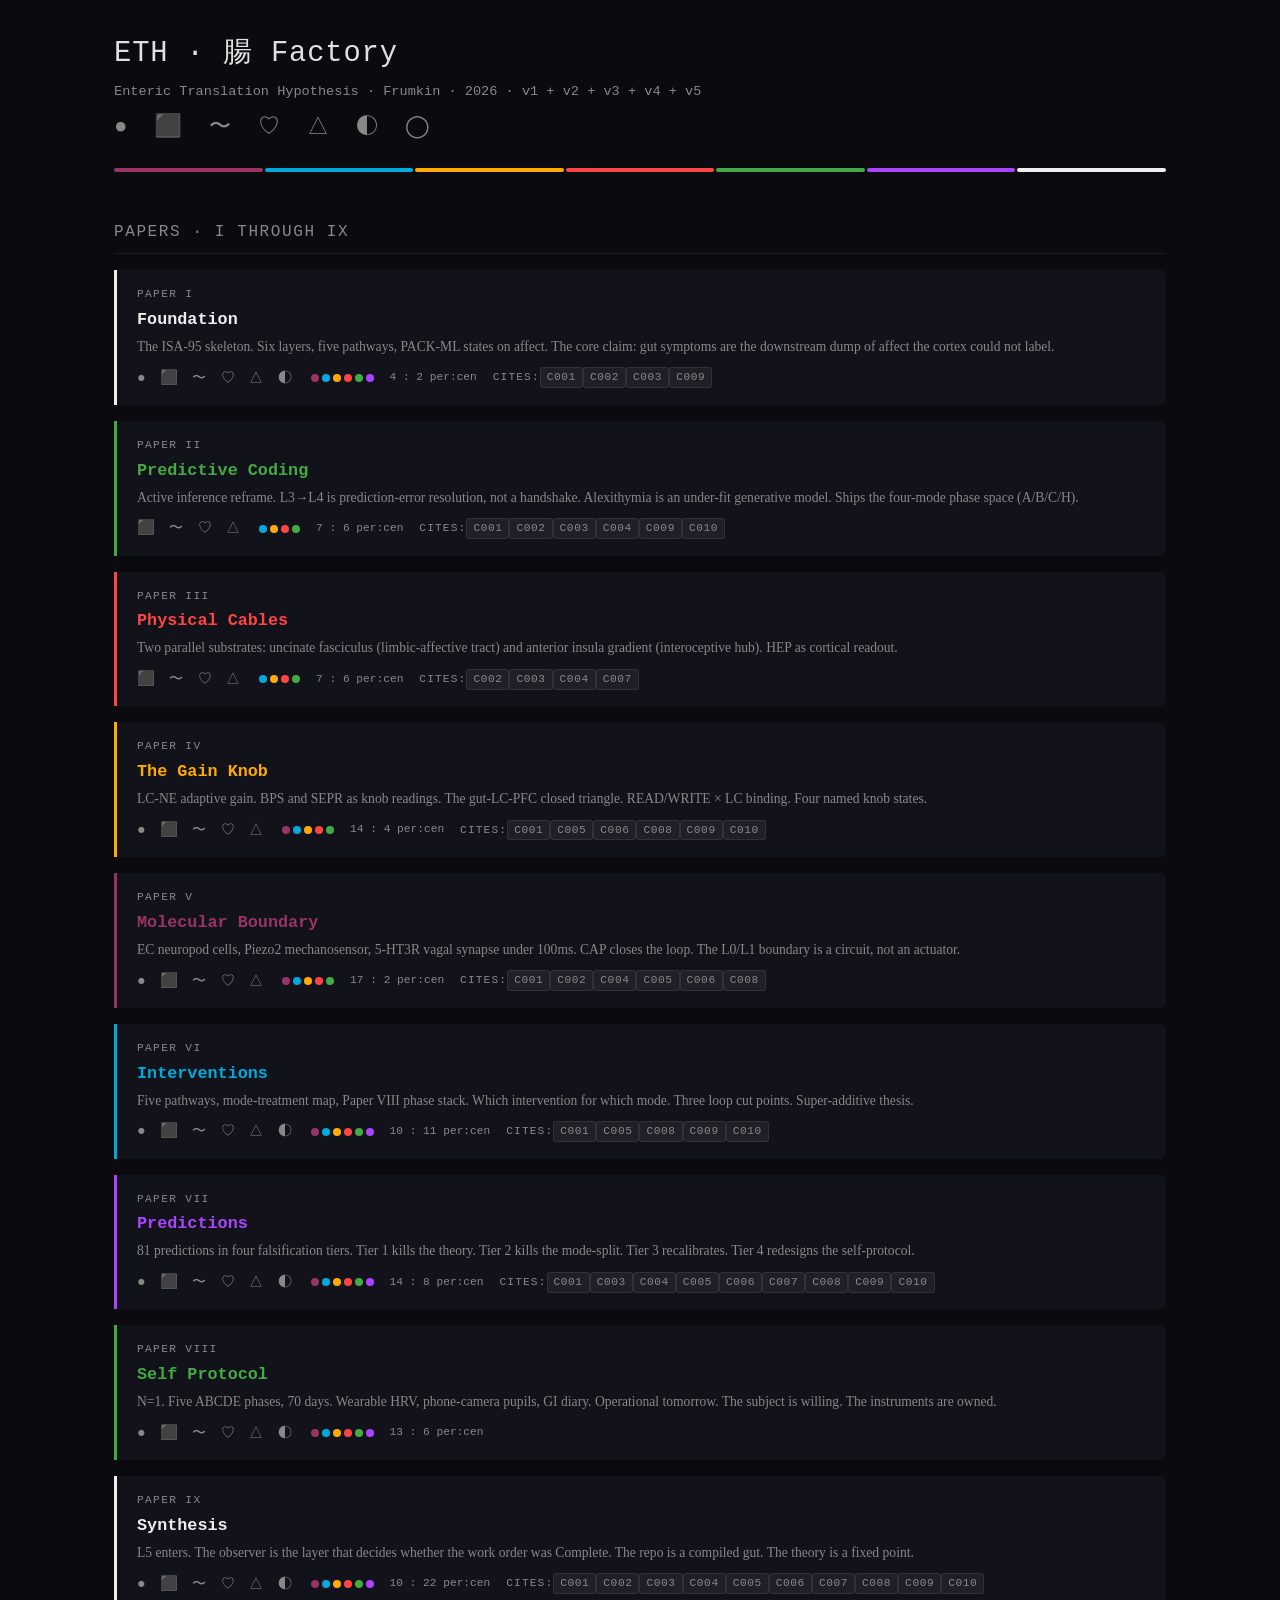
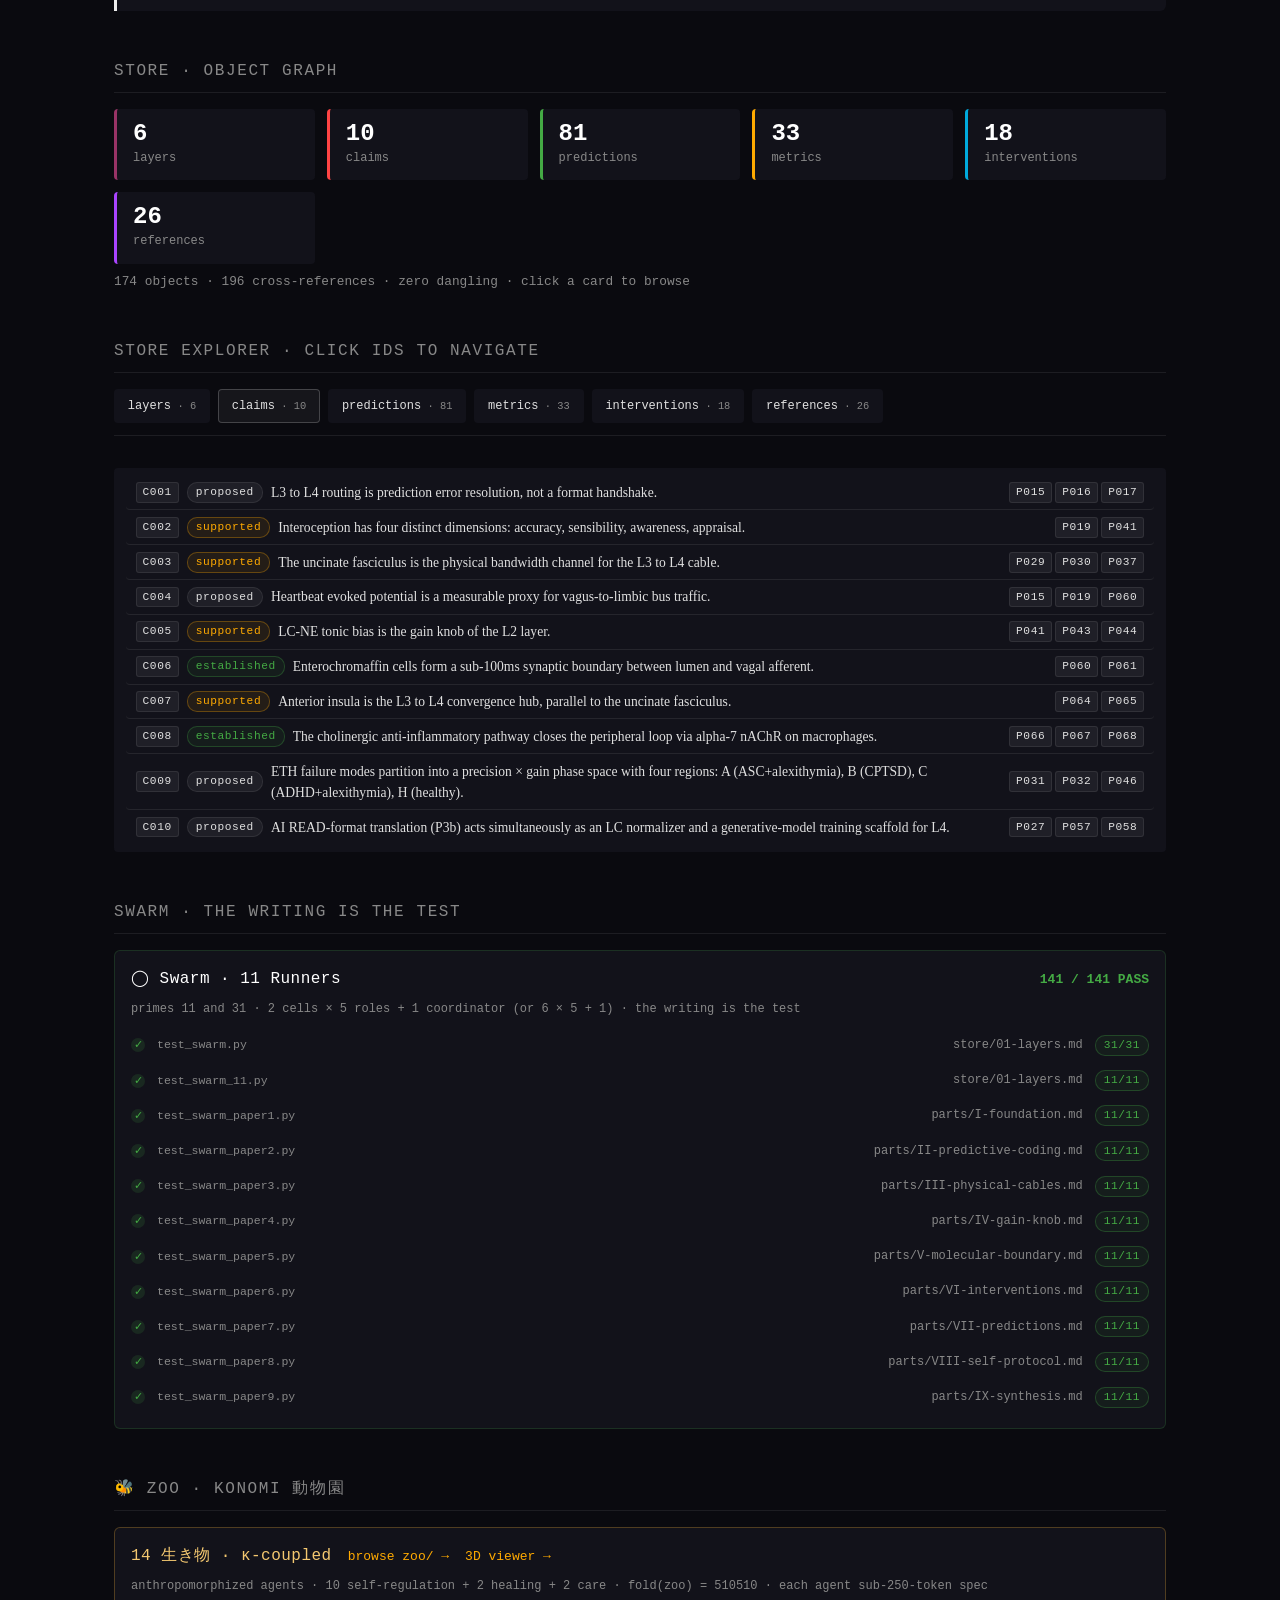
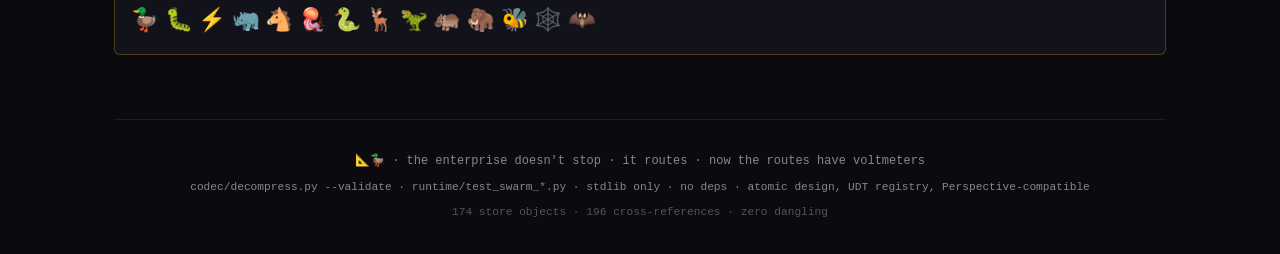
==== commit a9628662: "zoo: add KONOMI 動物園 · 14 creatures + 3D viewer Adds a zoo/ directory with anthropomorphized animal a" ====
--- a/index.html
+++ b/index.html
@@ -3208,6 +3208,21 @@
   UDT['eth.org.store-explorer'].render({}),
   el('h2', {}, 'Swarm · The Writing is the Test'),
   UDT['eth.org.swarm-dashboard'].render({}),
+  el('h2', {}, '🐝 Zoo · KONOMI 動物園'),
+  el('section', {
+   style:{background:'var(--bg-raised)',borderRadius:'var(--radius-lg)',
+          padding:'1rem',border:'1px solid rgba(220,160,48,0.3)'},
+  }, [
+   el('div', {style:{display:'flex',alignItems:'baseline',gap:'1rem',flexWrap:'wrap'}}, [
+    el('h3', {style:{margin:0,color:'#f4c870',fontSize:'1rem'}}, '14 生き物 · κ-coupled'),
+    el('a', {href:'zoo/', style:{color:'var(--r2)'}}, 'browse zoo/ →'),
+    el('a', {href:'zoo/index.html', style:{color:'var(--r2)'}}, '3D viewer →'),
+   ]),
+   el('div', {style:{color:'var(--dim)',fontSize:'0.75rem',marginTop:'0.5rem'}},
+     'anthropomorphized agents · 10 self-regulation + 2 healing + 2 care · fold(zoo) = 510510 · each agent sub-250-token spec'),
+   el('div', {style:{fontSize:'1.4rem',letterSpacing:'0.25em',marginTop:'0.5rem'}},
+     '🦆🐛⚡🦏🐴🪼🐍🦌🦖🦛🦣🐝🕸️🦇'),
+  ]),
   UDT['eth.org.footer'].render({}),
  ]),
 };
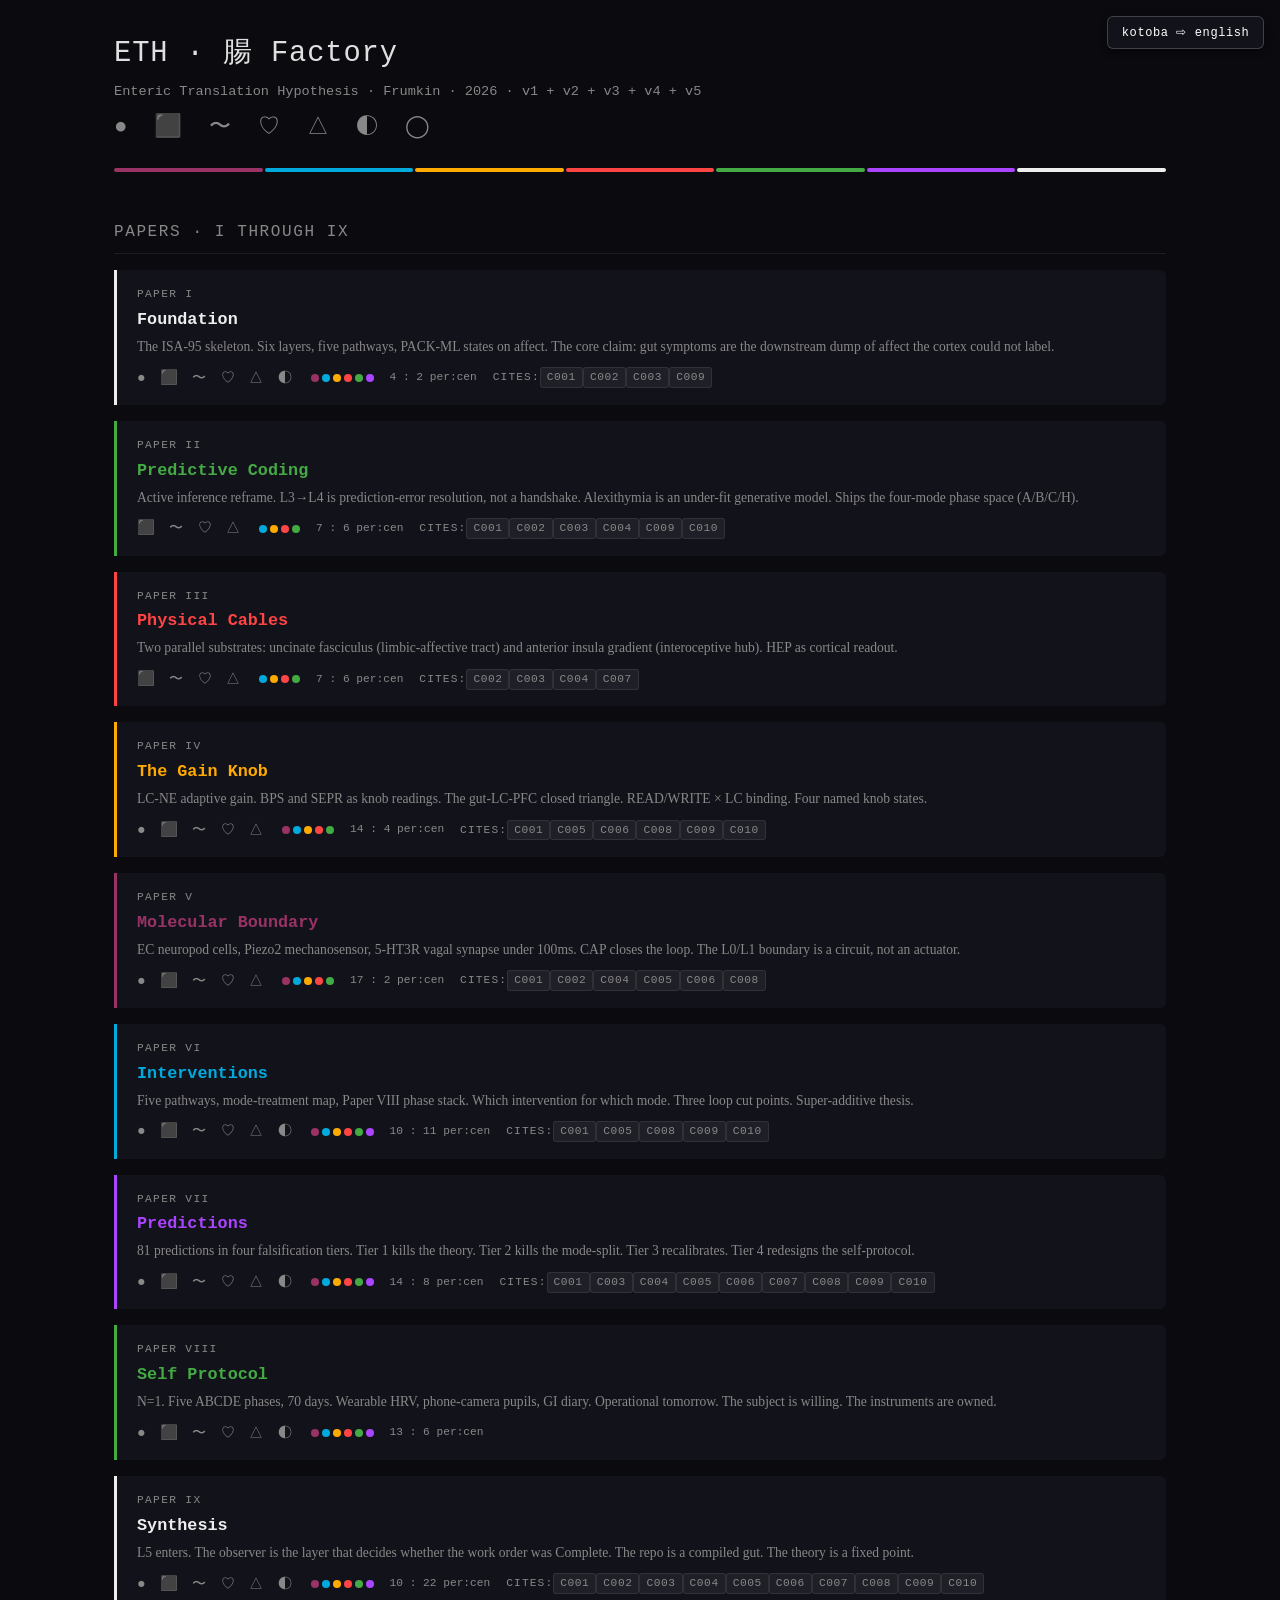
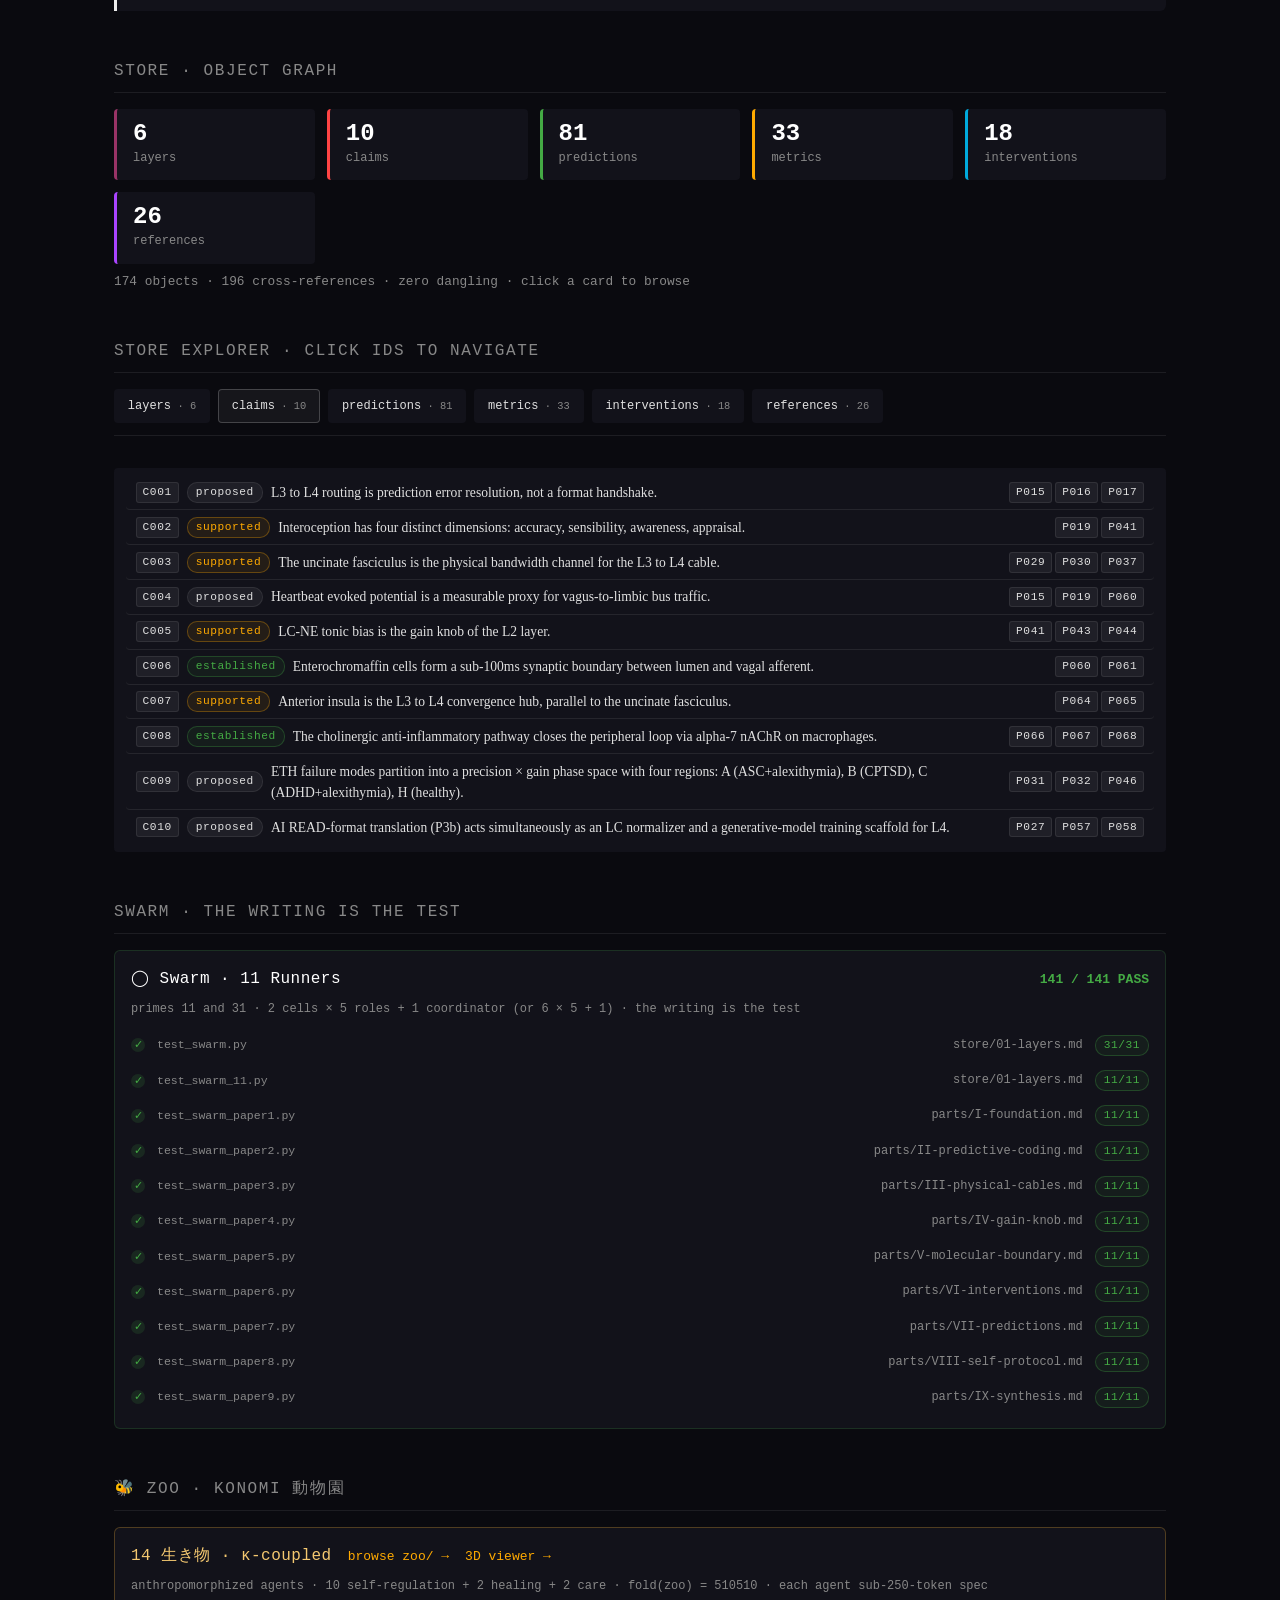
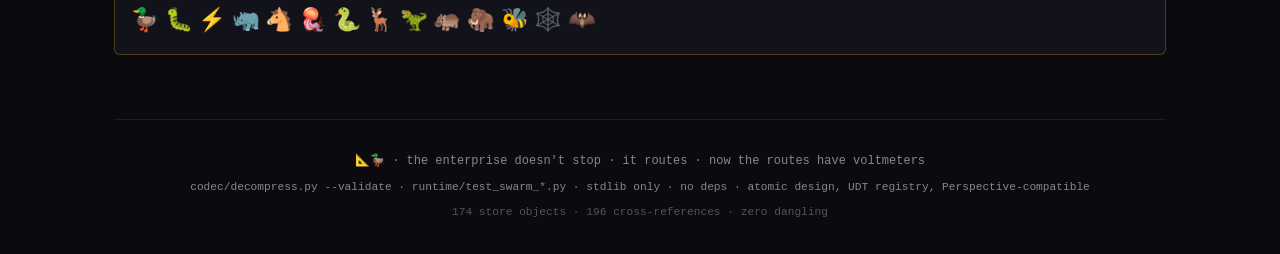
==== commit 7f7ea211: "index.html: add kotoba ⇨ english toggle button Floating top-right button flips the whole page betwee" ====
--- a/index.html
+++ b/index.html
@@ -136,6 +136,17 @@
 .eth-footer{margin-top:4rem;padding-top:2rem;border-top:1px solid var(--border);
             text-align:center;color:var(--dim);font-size:0.75rem}
 
+/* ───── kotoba / english toggle ───── */
+#eth-mode-toggle{position:fixed;top:1rem;right:1rem;z-index:100;
+  background:var(--bg-raised);color:var(--fg-bright);
+  border:1px solid rgba(255,255,255,0.2);border-radius:6px;
+  padding:0.5rem 0.85rem;font-family:var(--mono);font-size:0.75rem;
+  letter-spacing:0.05em;cursor:pointer;
+  box-shadow:0 2px 8px rgba(0,0,0,0.4)}
+#eth-mode-toggle:hover{border-color:var(--r2);color:var(--r2)}
+body.-english #eth-mode-toggle{border-color:var(--r2);color:var(--r2)}
+body.-english .eth-glyph[data-english]{color:var(--dim);font-style:italic;font-size:0.72rem;letter-spacing:0.02em}
+
 /* ───── id highlight target ───── */
 [id^="C0"],[id^="P0"],[id^="M0"],[id^="I0"],[id^="R0"],[id^="L0"],[id^="S0"]{scroll-margin-top:1rem}
 .eth-highlight{animation:eth-pulse 1.2s ease-out 1}
@@ -3274,6 +3285,99 @@
 window.ETH = {UDT, VIEW_DEF, STORE, PAPER_DATA, PAPERS_META, SWARM_DATA, navigateTo};
 </script>
 
+<script>
+/* ─────────────────────────────────────────────────────────────
+   Kotoba ⇌ English toggle
+   · dictionary mirrors codec/kotoba.md
+   · x and ~ intentionally excluded (collide with math / prose)
+   · expandKotoba() walks a regex alternation, longest-first
+   ───────────────────────────────────────────────────────────── */
+(function(){
+ const KOTOBA_DICT = {
+  '●':'L0 GROUND · body · gut · ENS',
+  '⬛':'L1 SIGNAL · PNS · sensor',
+  '〜':'L2 BUS · vagus',
+  '┃':'L2 GATE',
+  '♡':'L3 AFFECT · limbic',
+  '△':'L4 FORGE · PFC',
+  '◐':'L5 IDENTITY',
+  '◯':'L5 OBSERVER',
+  '⊥':'is orthogonal to',
+  '⇔':'is bidirectional with',
+  '↑':'up',
+  '↓':'down',
+  '→':'routes to',
+  '←':'receives from',
+ };
+ const toks = Object.keys(KOTOBA_DICT).sort((a,b)=>b.length-a.length);
+ const re = new RegExp(toks.map(t=>t.replace(/[.*+?^${}()|[\]\\]/g,'\\$&')).join('|'),'g');
+ const expandKotoba = (txt) => !txt ? txt : txt.replace(re, m => '['+KOTOBA_DICT[m]+']');
+ window.expandKotoba = expandKotoba;
+
+ /* collect elements whose textContent should transform under english-mode */
+ function collectTargets() {
+  const sel = [
+   'pre.prose',                                 // paper prose
+   '.eth-paper-panel .glyphs',                  // paper-card glyph lines
+   '.eth-paper-panel .desc',                    // paper descriptions
+   '.eth-sigil',                                // header sigil
+   '.eth-row .-statement',                      // store row statements
+   '.data-section pre',                         // paper-local data blocks
+  ];
+  return document.querySelectorAll(sel.join(','));
+ }
+
+ /* one-shot capture: store original kotoba text in data-kotoba-original
+    on first toggle. subsequent toggles read from the captured original. */
+ function applyMode(english) {
+  collectTargets().forEach(el => {
+   if (!el.dataset.kotobaOriginal) el.dataset.kotobaOriginal = el.textContent;
+   el.textContent = english ? expandKotoba(el.dataset.kotobaOriginal) : el.dataset.kotobaOriginal;
+  });
+ }
+
+ function toggle() {
+  const english = document.body.classList.toggle('-english');
+  document.getElementById('eth-mode-toggle').textContent =
+    english ? '⇦ back to kotoba' : 'kotoba ⇨ english';
+  applyMode(english);
+ }
+
+ function createButton() {
+  const btn = document.createElement('button');
+  btn.id = 'eth-mode-toggle';
+  btn.textContent = 'kotoba ⇨ english';
+  btn.title = 'Expand every token into its plain-English reading. '
+            + 'Re-click to restore the kotoba form.';
+  btn.addEventListener('click', toggle);
+  document.body.appendChild(btn);
+ }
+
+ /* boot: slight delay so the main view has rendered first */
+ const go = () => setTimeout(createButton, 50);
+ if (document.readyState === 'loading') {
+  document.addEventListener('DOMContentLoaded', go);
+ } else {
+  go();
+ }
+
+ /* paper prose is lazy-fetched on click. when a pre.prose gets loaded
+    after the toggle has already been flipped, re-apply the mode so
+    the newly-arrived text expands consistently. */
+ new MutationObserver(muts => {
+  const english = document.body.classList.contains('-english');
+  if (!english) return;
+  for (const m of muts) {
+   if (m.target.matches?.('pre.prose') && m.target.dataset.loaded === 'true'
+       && !m.target.dataset.kotobaOriginal) {
+    m.target.dataset.kotobaOriginal = m.target.textContent;
+    m.target.textContent = expandKotoba(m.target.dataset.kotobaOriginal);
+   }
+  }
+ }).observe(document.body, {childList:true, subtree:true, characterData:true});
+})();
+</script>
+
 
 </body>
 </html>
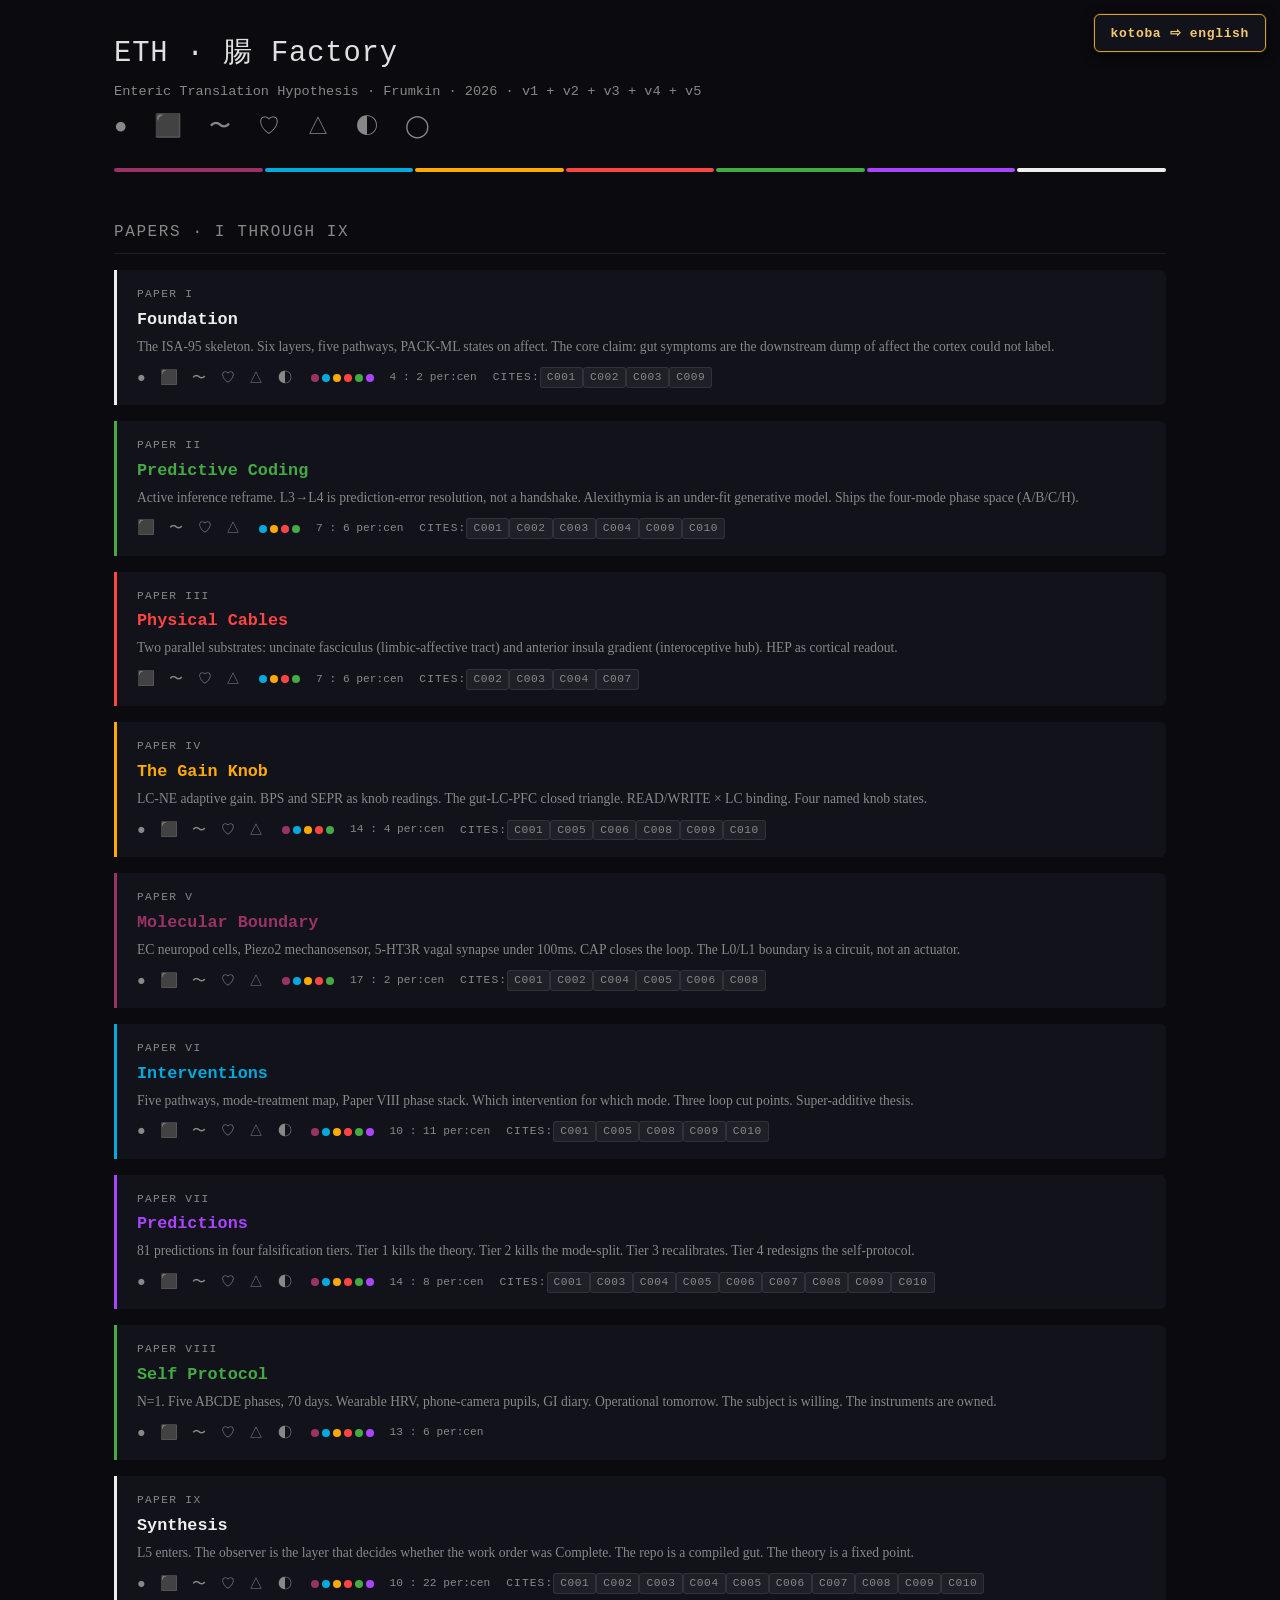
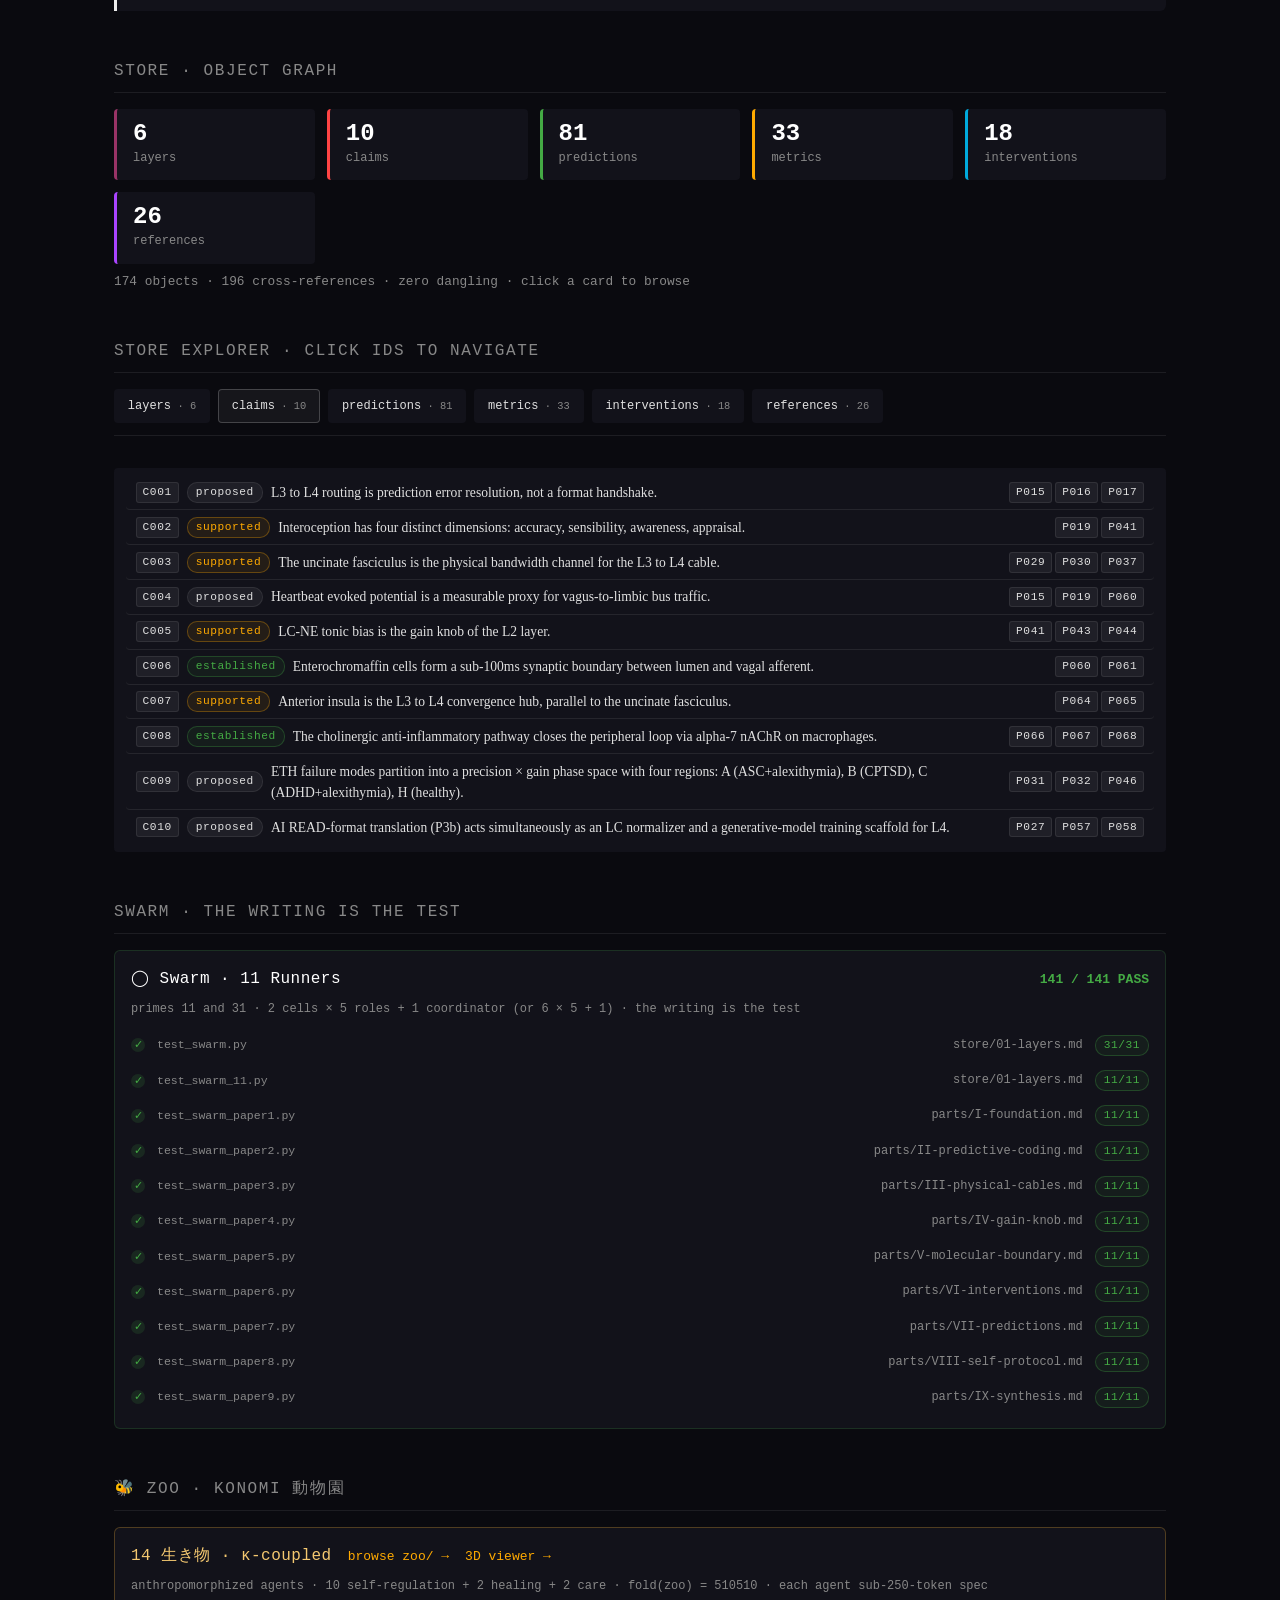
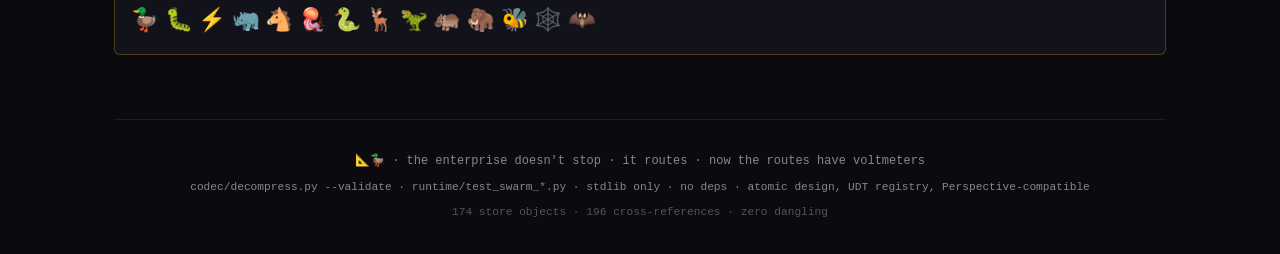
==== commit e99e3ecc: "index.html: make toggle button static HTML, not JS-created Previous commit created the button dynami" ====
--- a/index.html
+++ b/index.html
@@ -136,15 +136,23 @@
 .eth-footer{margin-top:4rem;padding-top:2rem;border-top:1px solid var(--border);
             text-align:center;color:var(--dim);font-size:0.75rem}
 
-/* ───── kotoba / english toggle ───── */
-#eth-mode-toggle{position:fixed;top:1rem;right:1rem;z-index:100;
-  background:var(--bg-raised);color:var(--fg-bright);
-  border:1px solid rgba(255,255,255,0.2);border-radius:6px;
-  padding:0.5rem 0.85rem;font-family:var(--mono);font-size:0.75rem;
+/* ───── kotoba ⇌ english toggle ───── */
+#eth-mode-toggle{
+  position:fixed !important;
+  top:14px !important;
+  right:14px !important;
+  z-index:9999 !important;
+  background:#12121a;color:#f4c870;
+  border:1.5px solid #DCA030;border-radius:6px;
+  padding:10px 16px;
+  font-family:var(--mono);font-size:13px;font-weight:600;
   letter-spacing:0.05em;cursor:pointer;
-  box-shadow:0 2px 8px rgba(0,0,0,0.4)}
-#eth-mode-toggle:hover{border-color:var(--r2);color:var(--r2)}
-body.-english #eth-mode-toggle{border-color:var(--r2);color:var(--r2)}
+  box-shadow:0 4px 12px rgba(0,0,0,0.6), 0 0 0 1px rgba(220,160,48,0.15);
+  transition:border-color 0.15s,color 0.15s,background 0.15s;
+  user-select:none;
+}
+#eth-mode-toggle:hover{background:#1a1a28;border-color:var(--r2);color:var(--r2)}
+body.-english #eth-mode-toggle{border-color:var(--r2);color:var(--r2);background:#1a1a10}
 body.-english .eth-glyph[data-english]{color:var(--dim);font-style:italic;font-size:0.72rem;letter-spacing:0.02em}
 
 /* ───── id highlight target ───── */
@@ -159,6 +167,7 @@
 <body>
 
 <div id="app"></div>
+<button id="eth-mode-toggle" type="button" title="Expand every token into its plain-English reading. Re-click to restore the kotoba form.">kotoba ⇨ english</button>
 
 <script>
 /* ───── embedded data · generated from store/*.md and parts/*.md ───── */
@@ -3338,28 +3347,28 @@
 
  function toggle() {
   const english = document.body.classList.toggle('-english');
-  document.getElementById('eth-mode-toggle').textContent =
-    english ? '⇦ back to kotoba' : 'kotoba ⇨ english';
+  const btn = document.getElementById('eth-mode-toggle');
+  if (btn) btn.textContent = english ? '⇦ back to kotoba' : 'kotoba ⇨ english';
   applyMode(english);
  }
 
- function createButton() {
-  const btn = document.createElement('button');
-  btn.id = 'eth-mode-toggle';
-  btn.textContent = 'kotoba ⇨ english';
-  btn.title = 'Expand every token into its plain-English reading. '
-            + 'Re-click to restore the kotoba form.';
+ /* wire the static button once it's in the DOM */
+ function wire() {
+  const btn = document.getElementById('eth-mode-toggle');
+  if (!btn) return;                          /* button already static in HTML */
+  if (btn.dataset.wired === 'true') return;
+  btn.dataset.wired = 'true';
   btn.addEventListener('click', toggle);
-  document.body.appendChild(btn);
  }
 
- /* boot: slight delay so the main view has rendered first */
- const go = () => setTimeout(createButton, 50);
  if (document.readyState === 'loading') {
-  document.addEventListener('DOMContentLoaded', go);
+  document.addEventListener('DOMContentLoaded', wire);
  } else {
-  go();
+  wire();
  }
+ /* also re-wire just in case the app replaces nodes */
+ setTimeout(wire, 100);
+ setTimeout(wire, 500);
 
  /* paper prose is lazy-fetched on click. when a pre.prose gets loaded
     after the toggle has already been flipped, re-apply the mode so
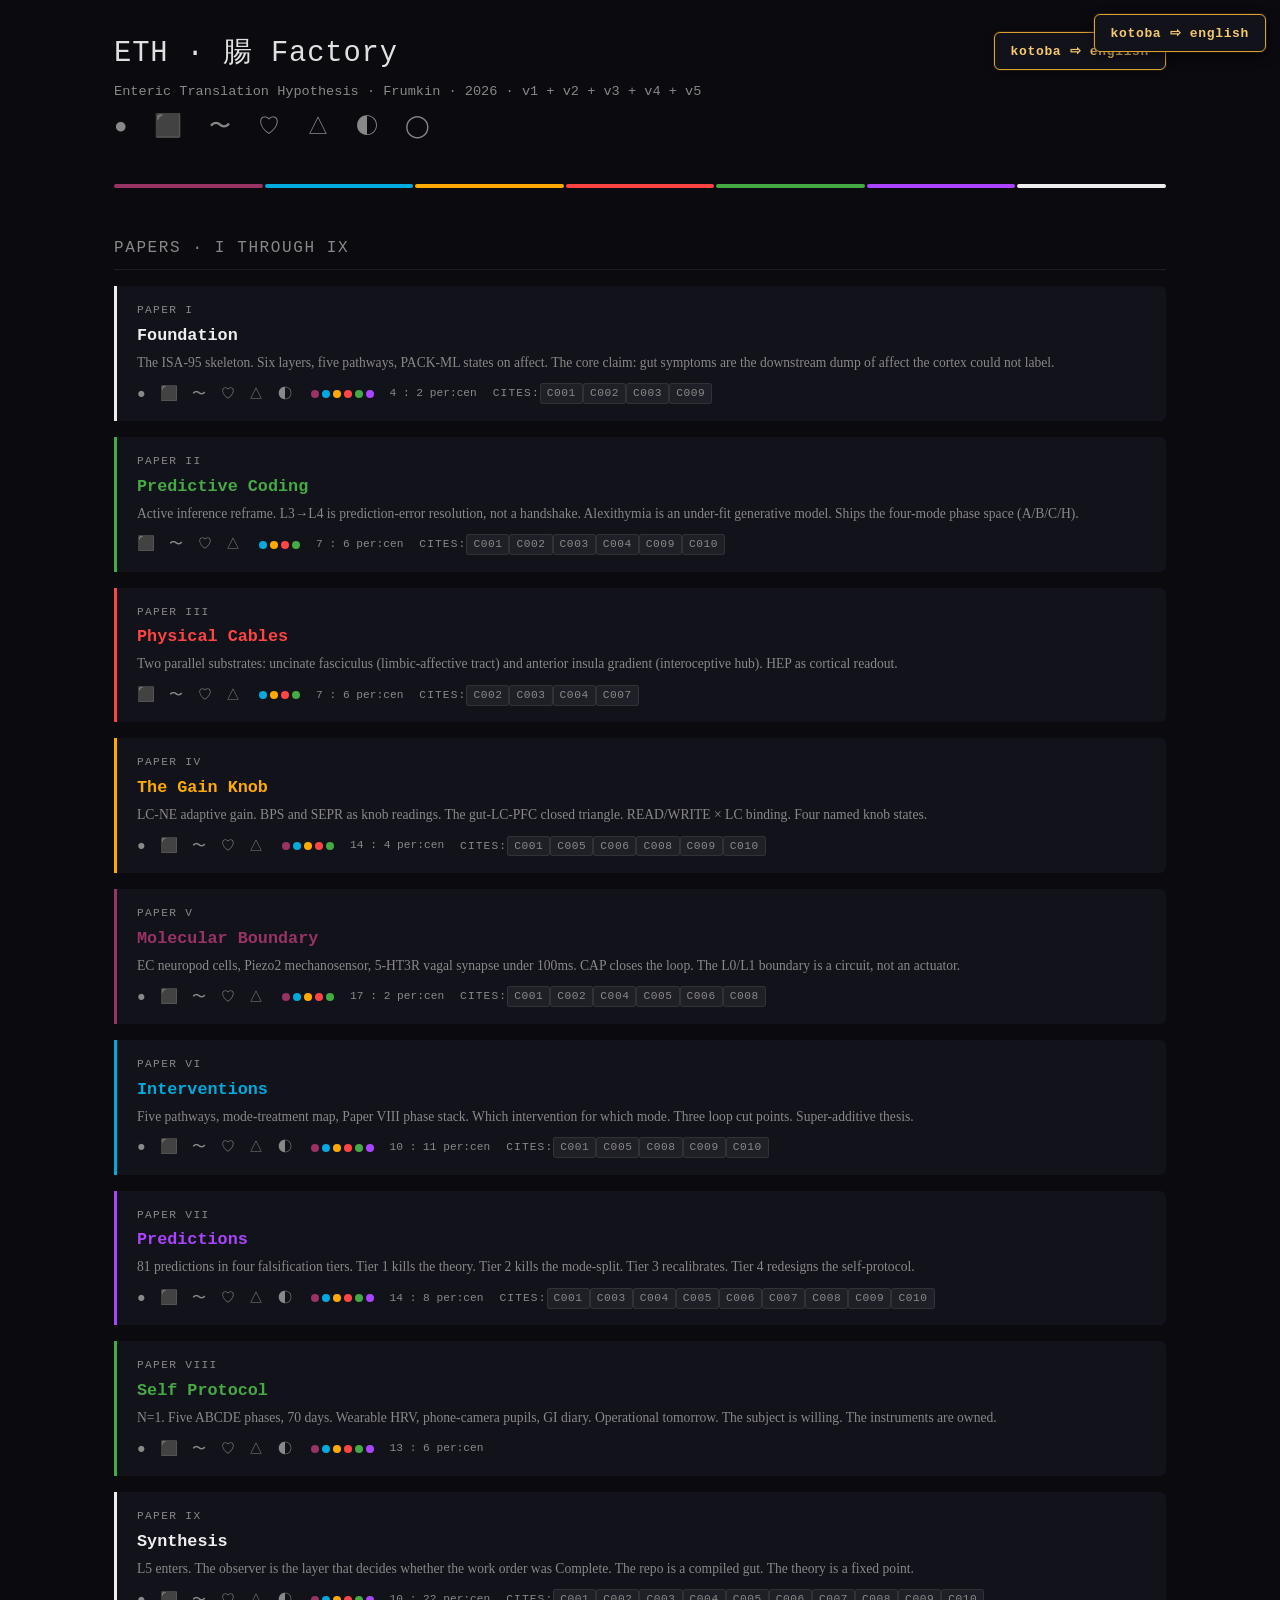
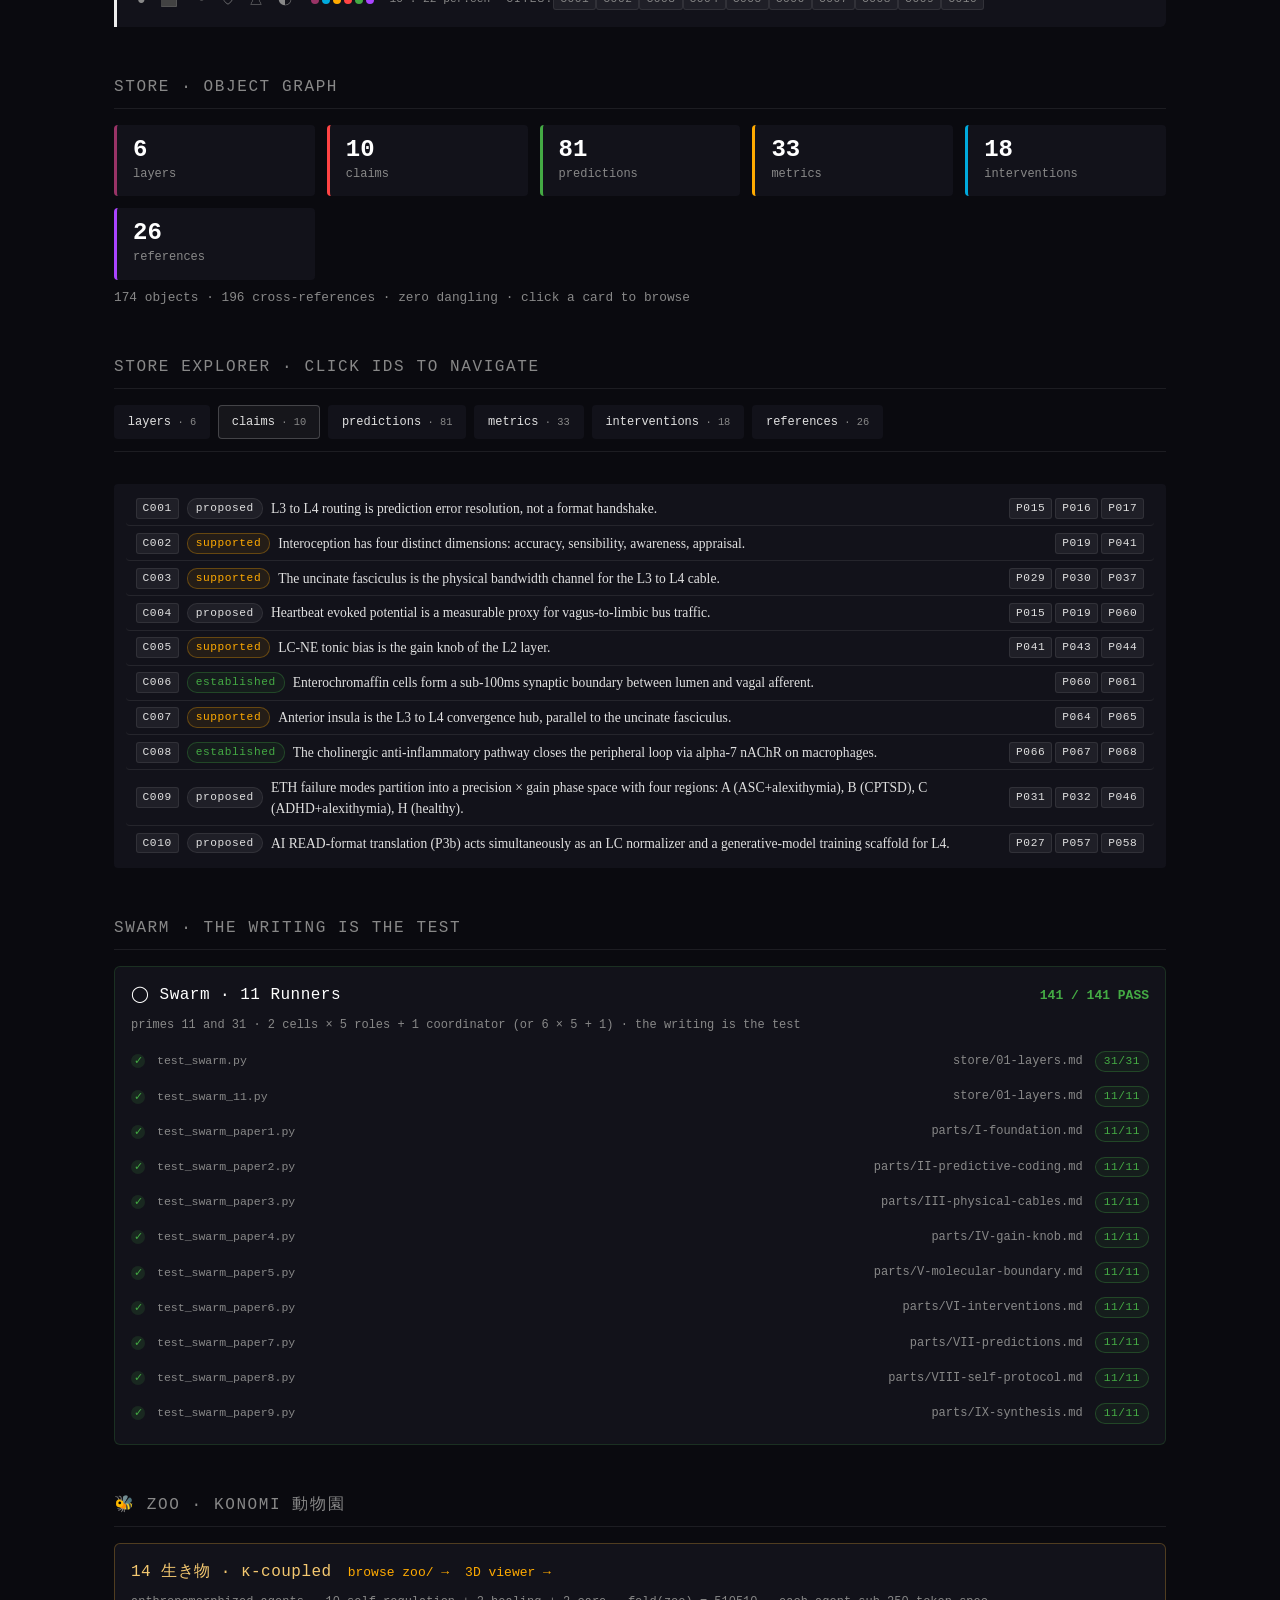
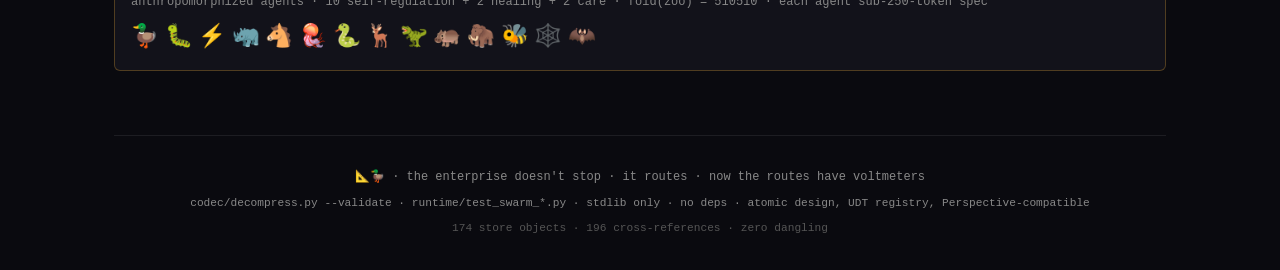
==== commit 582715ca: "index.html: inline toggle in header + HOW_TO_VIEW guide "don't see it" was almost certainly a github" ====
--- a/index.html
+++ b/index.html
@@ -3028,9 +3028,28 @@
 UDT['eth.org.header'] = {
  defaultProps: {},
  render: () => el('header', {class:'eth-hero'}, [
-  el('h1', {}, 'ETH · 腸 Factory'),
-  el('div', {class:'eth-subtitle'}, 'Enteric Translation Hypothesis · Frumkin · 2026 · v1 + v2 + v3 + v4 + v5'),
-  el('div', {class:'eth-sigil'}, '● ⬛ 〜 ♡ △ ◐ ◯'),
+  el('div', {style:{display:'flex',justifyContent:'space-between',alignItems:'flex-start',gap:'1rem',flexWrap:'wrap'}}, [
+   el('div', {}, [
+    el('h1', {}, 'ETH · 腸 Factory'),
+    el('div', {class:'eth-subtitle'}, 'Enteric Translation Hypothesis · Frumkin · 2026 · v1 + v2 + v3 + v4 + v5'),
+    el('div', {class:'eth-sigil'}, '● ⬛ 〜 ♡ △ ◐ ◯'),
+   ]),
+   /* inline toggle (always in normal flow — no fixed-positioning worries) */
+   el('button', {
+    id:'eth-mode-toggle-inline',
+    type:'button',
+    style:{
+     background:'#12121a', color:'#f4c870',
+     border:'1.5px solid #DCA030', borderRadius:'6px',
+     padding:'10px 16px',
+     fontFamily:'var(--mono)', fontSize:'13px', fontWeight:'600',
+     letterSpacing:'0.05em', cursor:'pointer',
+     boxShadow:'0 2px 8px rgba(0,0,0,0.4), 0 0 0 1px rgba(220,160,48,0.15)',
+     alignSelf:'flex-start',
+    },
+    title:'Expand every token into its plain-English reading. Re-click to restore.',
+   }, 'kotoba ⇨ english'),
+  ]),
   UDT['eth.mol.ring-bar'].render({}),
  ]),
 };
@@ -3347,18 +3366,20 @@
 
  function toggle() {
   const english = document.body.classList.toggle('-english');
-  const btn = document.getElementById('eth-mode-toggle');
-  if (btn) btn.textContent = english ? '⇦ back to kotoba' : 'kotoba ⇨ english';
+  const label = english ? '⇦ back to kotoba' : 'kotoba ⇨ english';
+  document.querySelectorAll('#eth-mode-toggle, #eth-mode-toggle-inline')
+    .forEach(b => b.textContent = label);
   applyMode(english);
  }
 
- /* wire the static button once it's in the DOM */
+ /* wire any/all toggle buttons once they're in the DOM */
  function wire() {
-  const btn = document.getElementById('eth-mode-toggle');
-  if (!btn) return;                          /* button already static in HTML */
-  if (btn.dataset.wired === 'true') return;
-  btn.dataset.wired = 'true';
-  btn.addEventListener('click', toggle);
+  document.querySelectorAll('#eth-mode-toggle, #eth-mode-toggle-inline')
+    .forEach(btn => {
+     if (btn.dataset.wired === 'true') return;
+     btn.dataset.wired = 'true';
+     btn.addEventListener('click', toggle);
+    });
  }
 
  if (document.readyState === 'loading') {
@@ -3366,9 +3387,10 @@
  } else {
   wire();
  }
- /* also re-wire just in case the app replaces nodes */
+ /* also re-wire periodically in case the app renders later */
  setTimeout(wire, 100);
  setTimeout(wire, 500);
+ setTimeout(wire, 1500);
 
  /* paper prose is lazy-fetched on click. when a pre.prose gets loaded
     after the toggle has already been flipped, re-apply the mode so
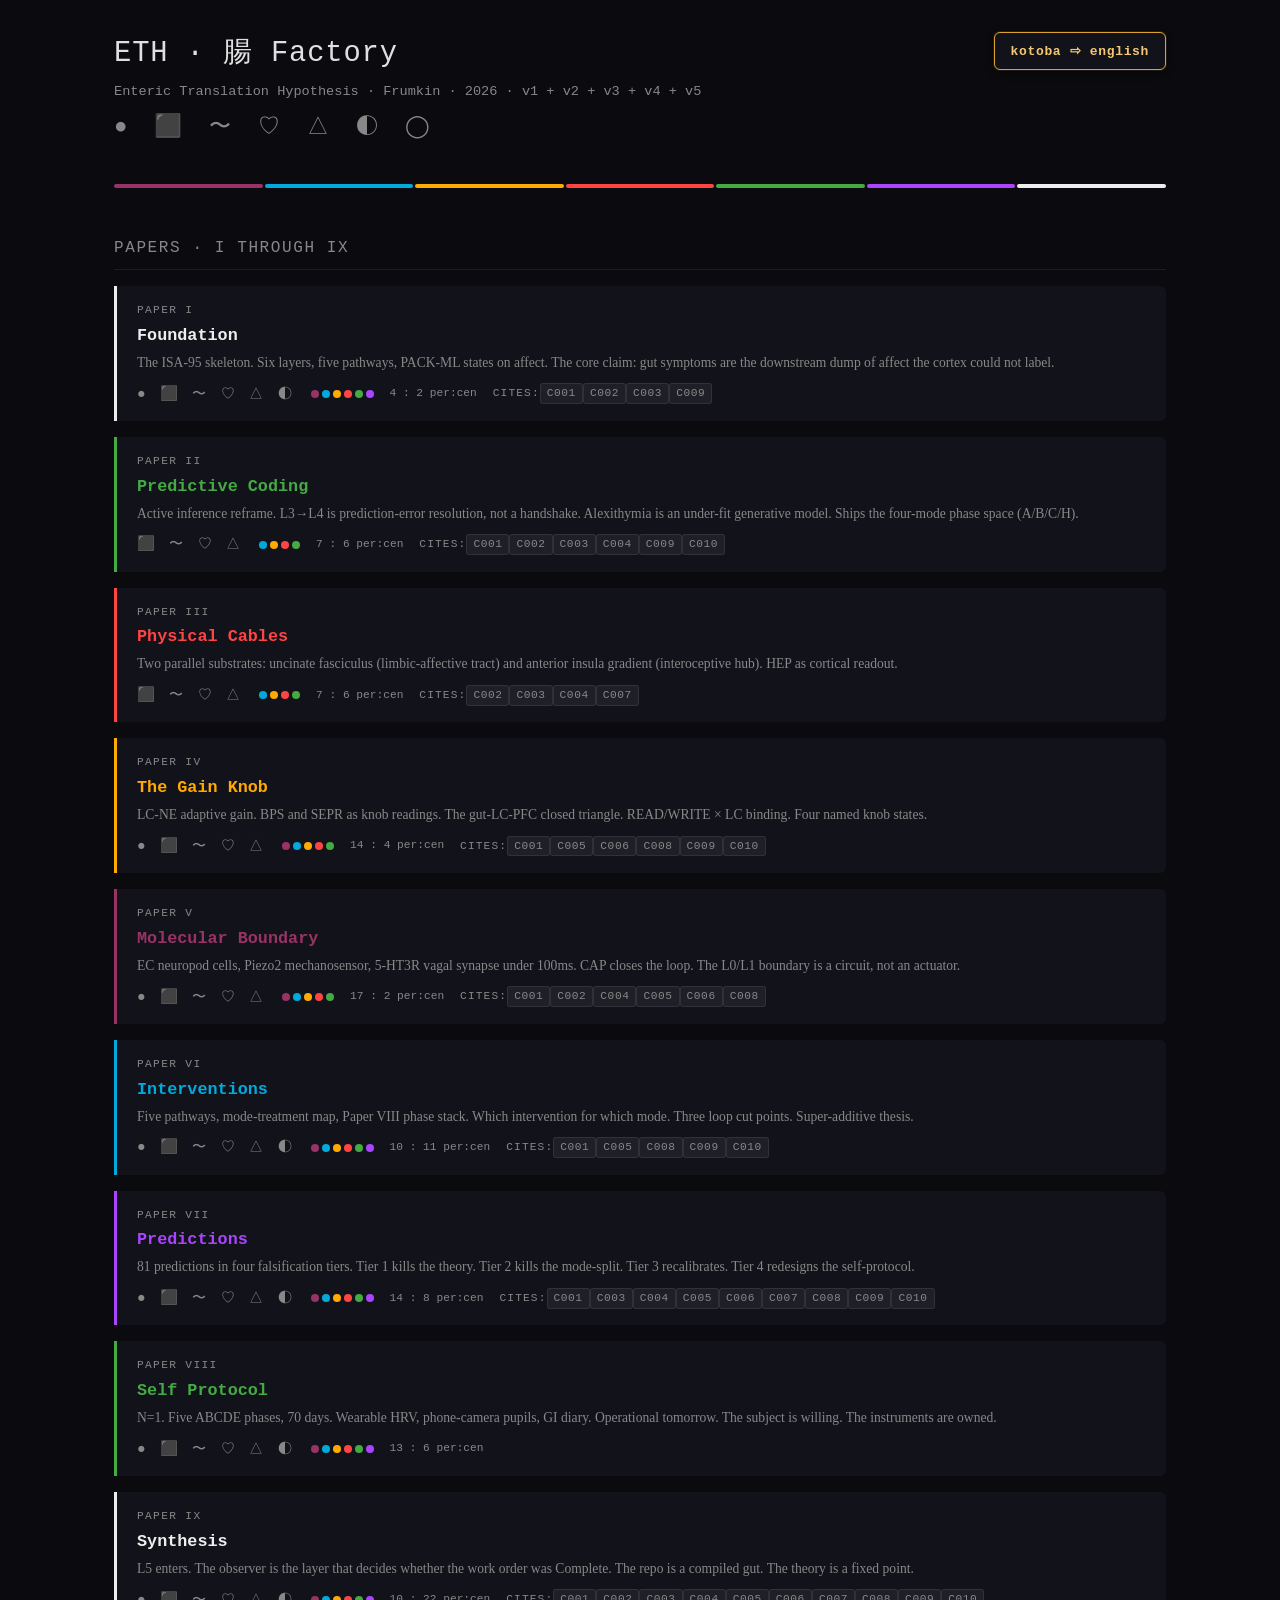
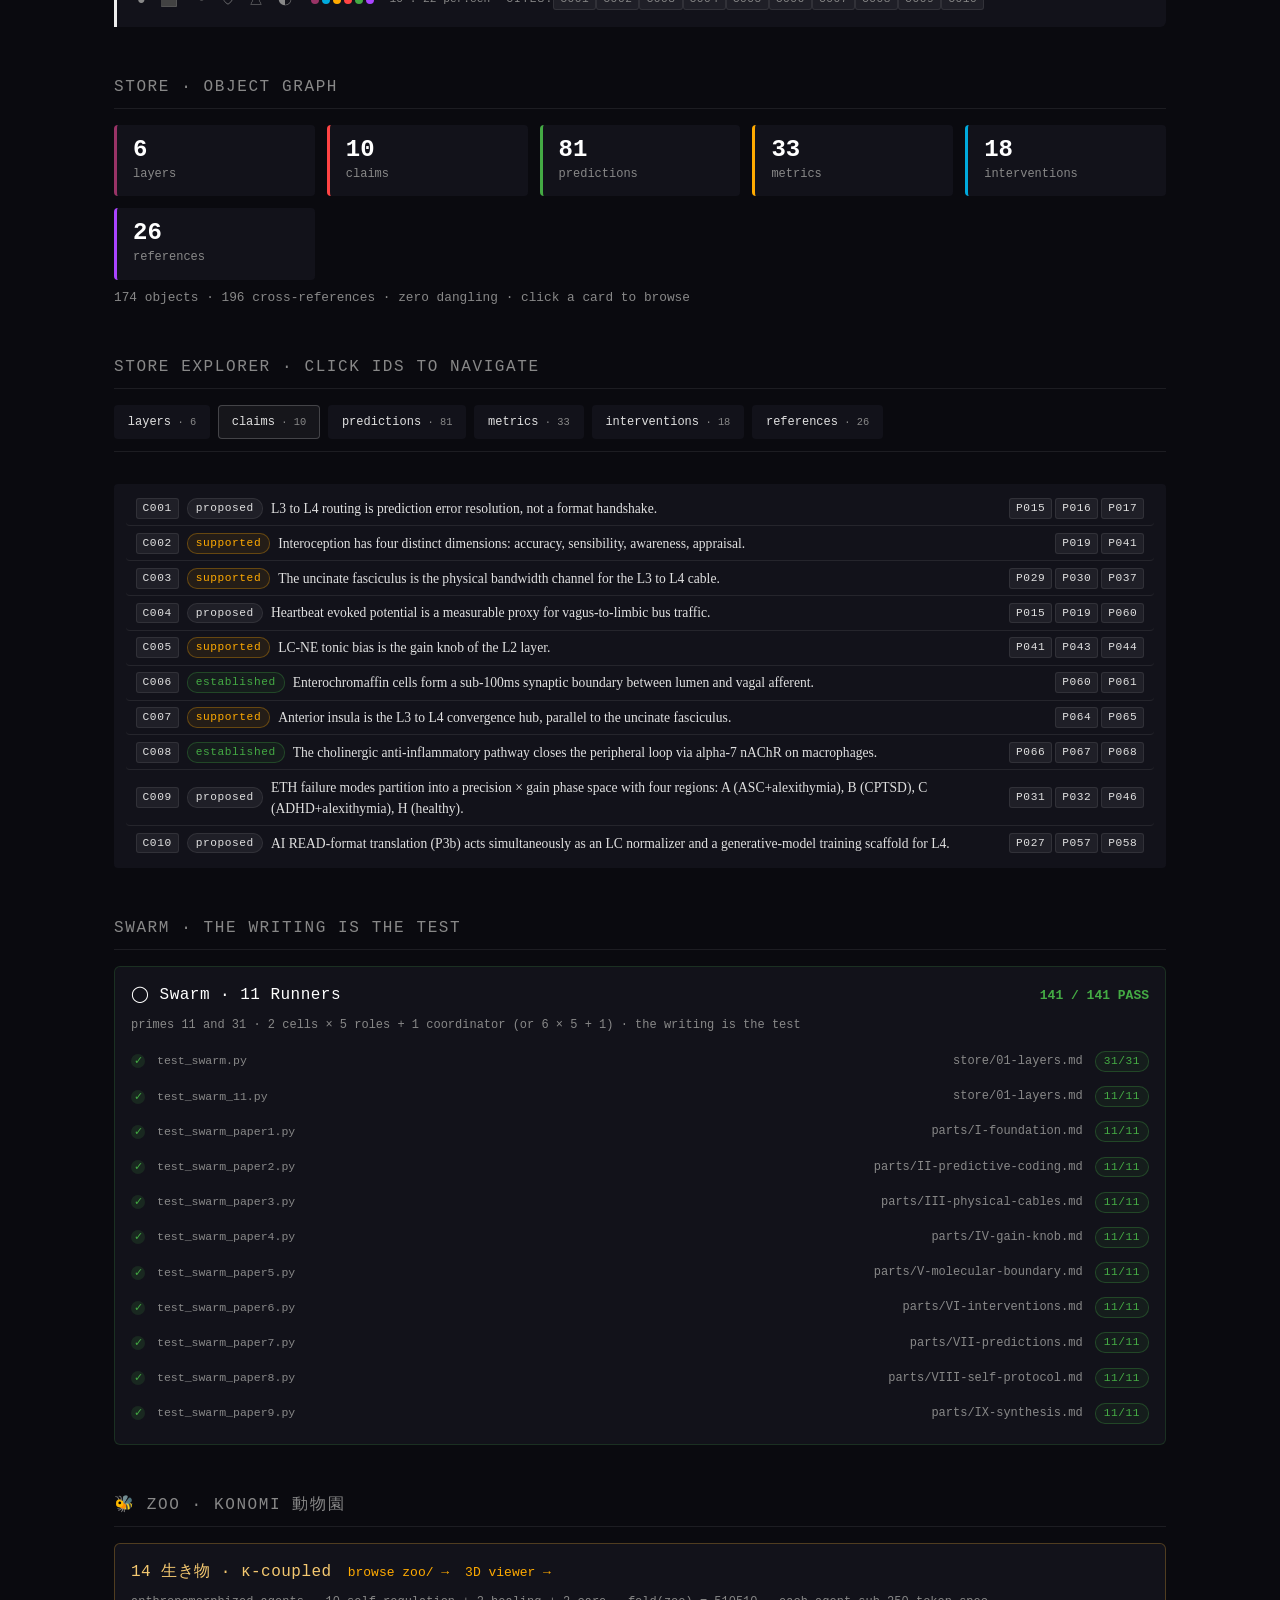
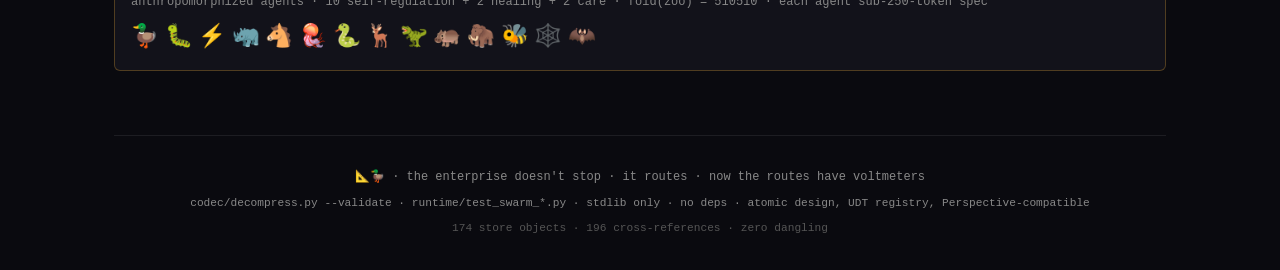
==== commit 00a1607e: "toggle: one on main, one on zoo · drop the duplicate main index.html:   · remove the static floating" ====
--- a/index.html
+++ b/index.html
@@ -167,7 +167,10 @@
 <body>
 
 <div id="app"></div>
-<button id="eth-mode-toggle" type="button" title="Expand every token into its plain-English reading. Re-click to restore the kotoba form.">kotoba ⇨ english</button>
+<!-- toggle lives inline inside the header organism (see UDT['eth.org.header']).
+     there used to be a floating/fixed fallback here; removed after verifying
+     the inline button renders reliably. one toggle is enough. -->
+
 
 <script>
 /* ───── embedded data · generated from store/*.md and parts/*.md ───── */
@@ -3367,14 +3370,14 @@
  function toggle() {
   const english = document.body.classList.toggle('-english');
   const label = english ? '⇦ back to kotoba' : 'kotoba ⇨ english';
-  document.querySelectorAll('#eth-mode-toggle, #eth-mode-toggle-inline')
+  document.querySelectorAll('#eth-mode-toggle-inline')
     .forEach(b => b.textContent = label);
   applyMode(english);
  }
 
- /* wire any/all toggle buttons once they're in the DOM */
+ /* wire the inline toggle once it's in the DOM */
  function wire() {
-  document.querySelectorAll('#eth-mode-toggle, #eth-mode-toggle-inline')
+  document.querySelectorAll('#eth-mode-toggle-inline')
     .forEach(btn => {
      if (btn.dataset.wired === 'true') return;
      btn.dataset.wired = 'true';
